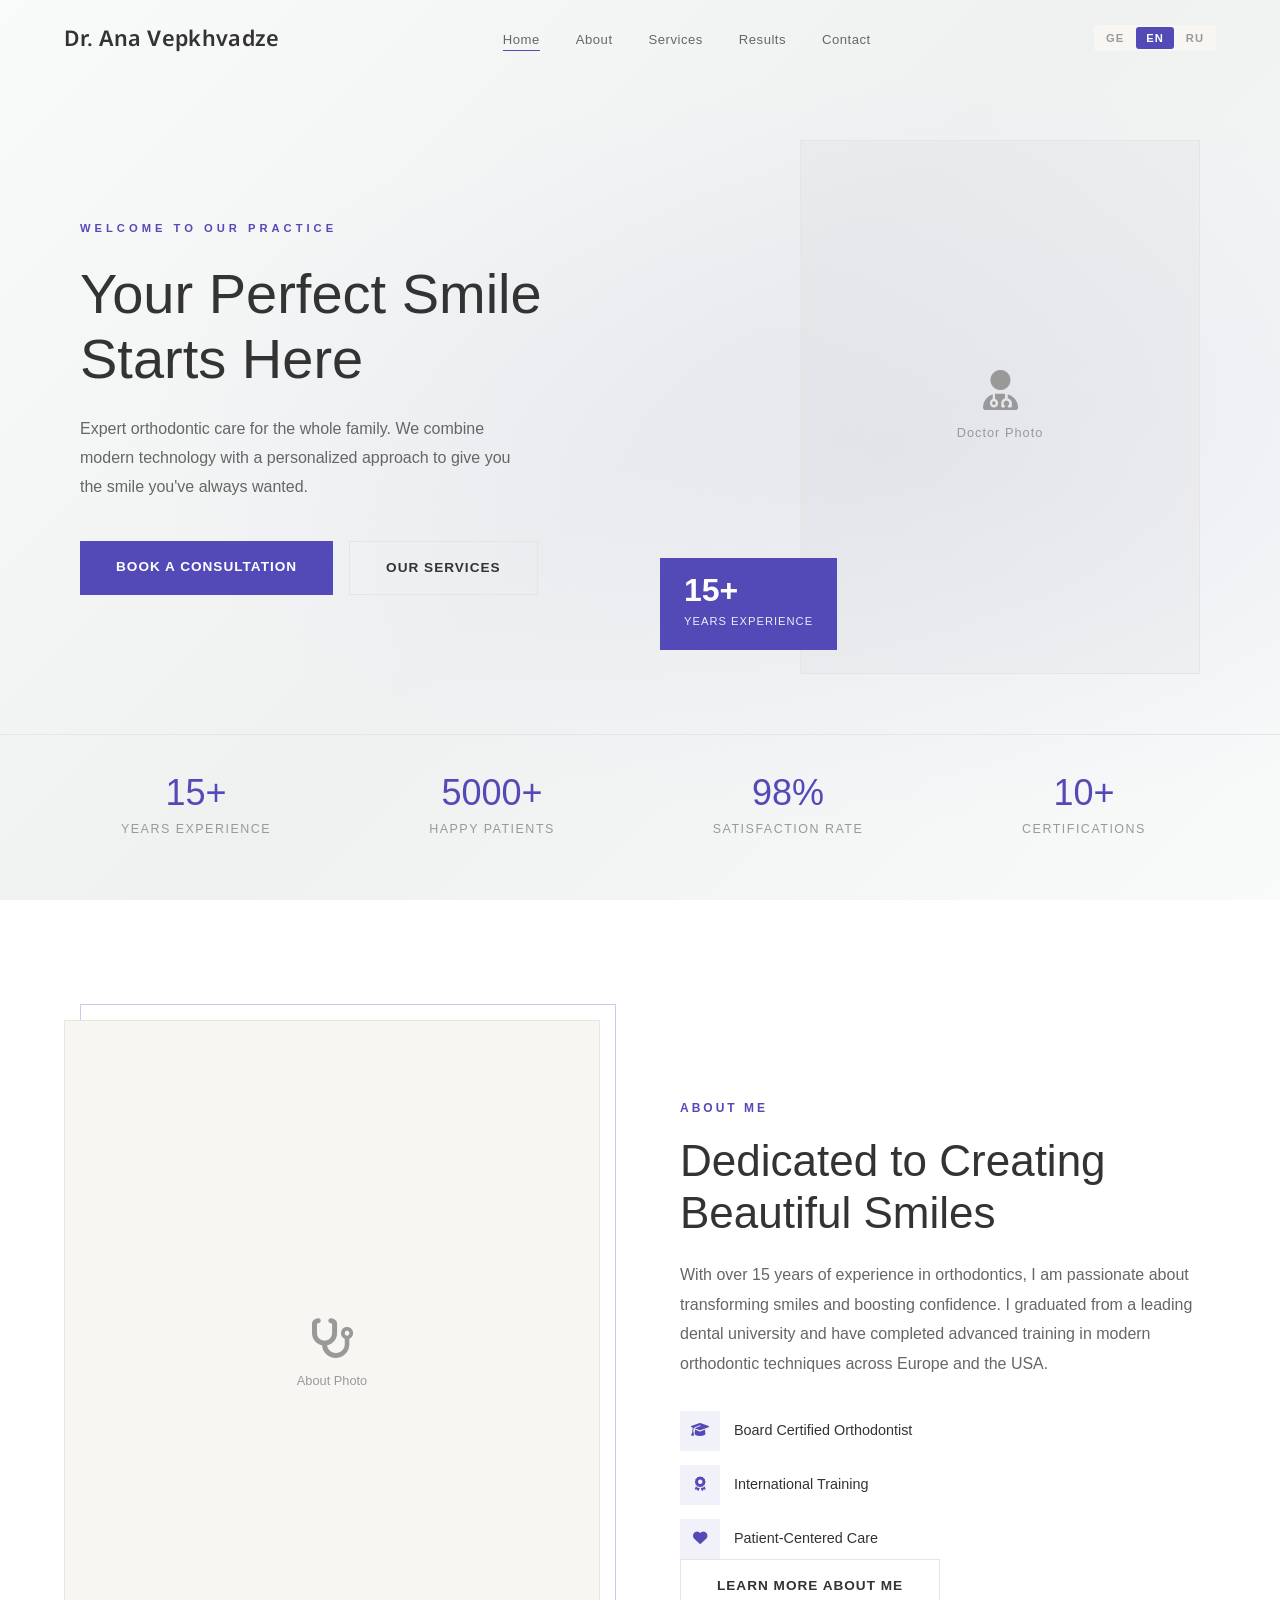
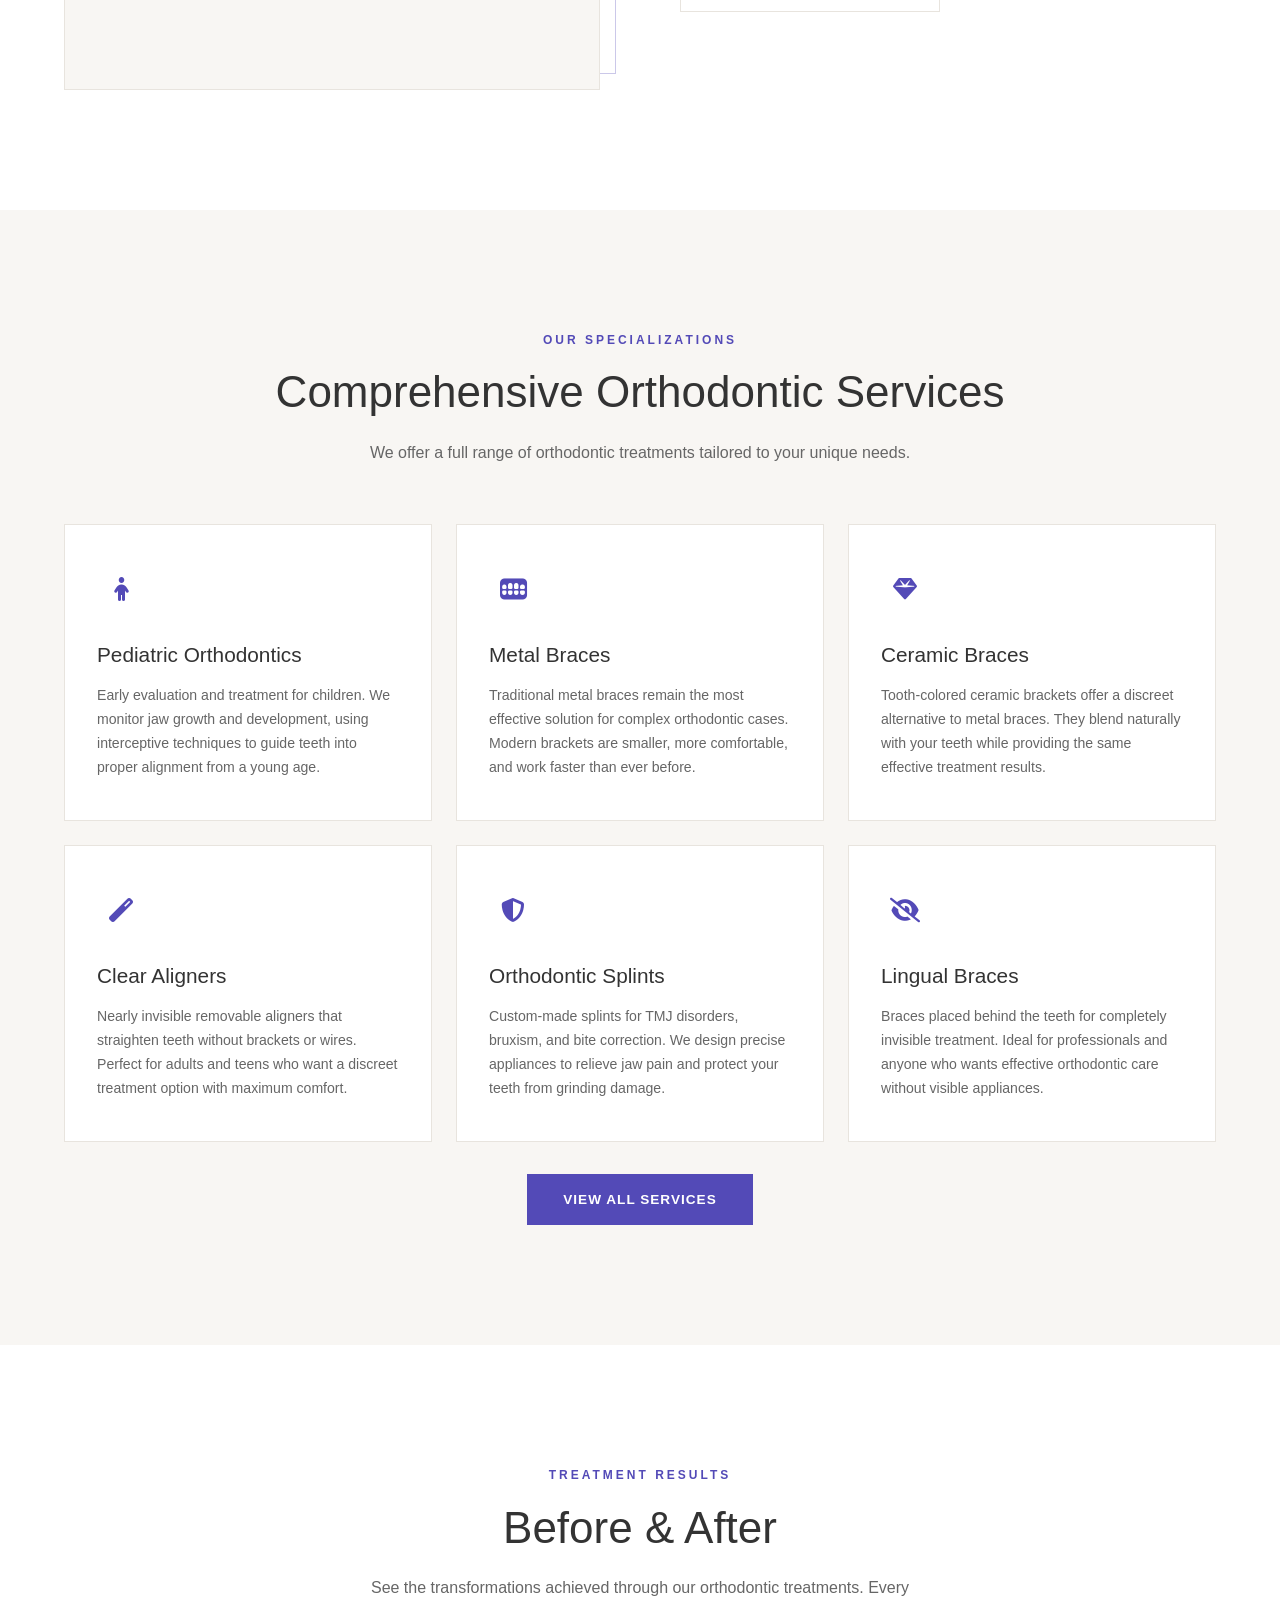
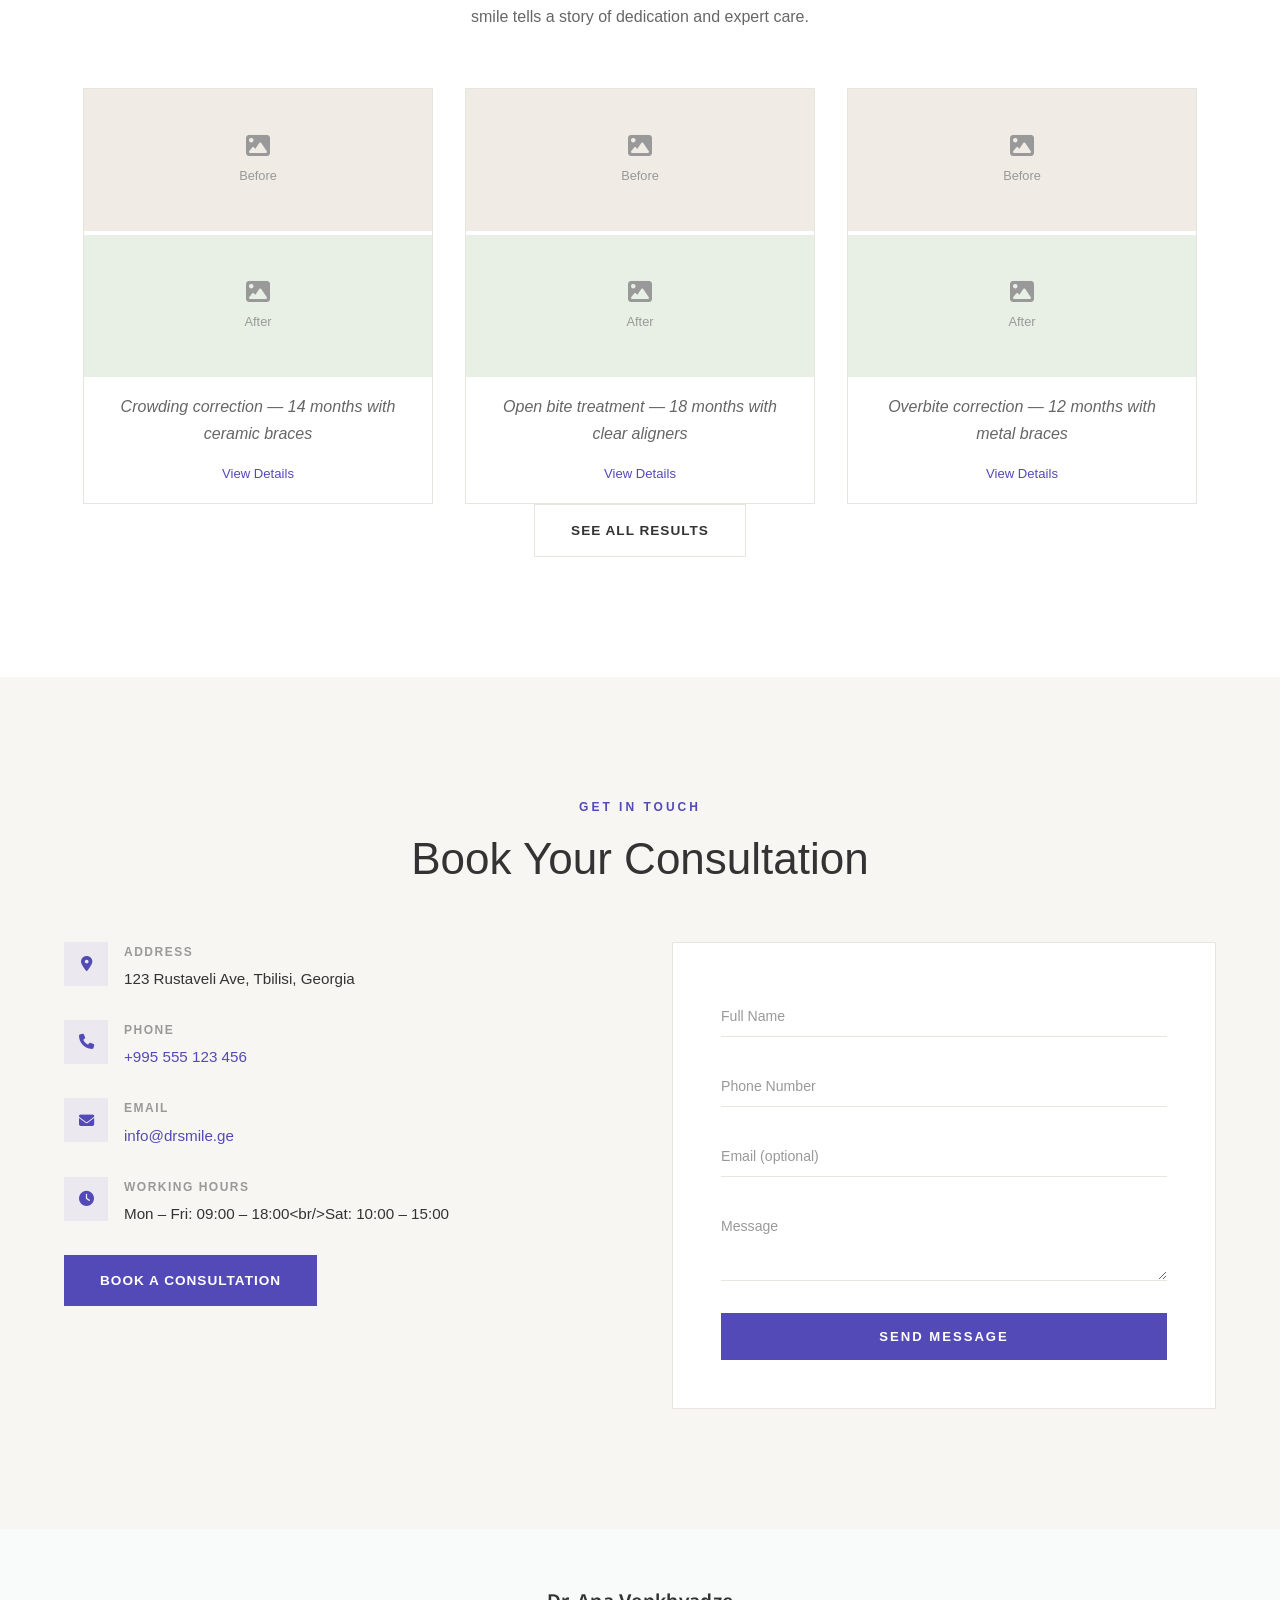
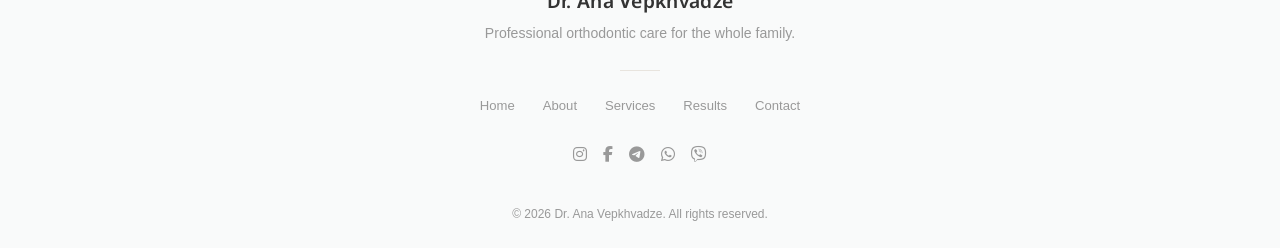
==== index.html @ 34e1431f "Fit results grid to 350px image cards: 3-column layout with third case - Changed grid to repeat(3, 3" ====
<!DOCTYPE html>
<html lang="en">
<head>
  <meta charset="UTF-8" />
  <meta name="viewport" content="width=device-width, initial-scale=1.0" />
  <meta name="description" content="Dr. Ana Vepkhvadze — Professional Orthodontist. Braces, Aligners, Pediatric Orthodontics. Book your consultation today." />
  <title>Dr. Ana Vepkhvadze — Orthodontist</title>
  <link rel="preconnect" href="https://fonts.googleapis.com" />
  <link rel="preconnect" href="https://fonts.gstatic.com" crossorigin />
  <link href="https://fonts.googleapis.com/css2?family=Noto+Sans+Hebrew:wght@300;400;500;600;700&display=swap" rel="stylesheet" />
  <link rel="stylesheet" href="https://cdnjs.cloudflare.com/ajax/libs/font-awesome/6.5.1/css/all.min.css" />
  <link rel="stylesheet" href="css/style.css" />
</head>
<body>

  <!-- Navigation -->
  <nav class="navbar" id="navbar">
    <div class="container nav-inner">
      <a href="index.html" class="logo" data-i18n="logo">Dr. Ana Vepkhvadze</a>
      <ul class="nav-links" id="navLinks">
        <li><a href="index.html" class="active" data-i18n="nav.home">Home</a></li>
        <li><a href="about.html" data-i18n="nav.about">About</a></li>
        <li><a href="services.html" data-i18n="nav.services">Services</a></li>
        <li><a href="results.html" data-i18n="nav.results">Results</a></li>
        <li><a href="contact.html" data-i18n="nav.contact">Contact</a></li>
      </ul>
      <div class="nav-right">
        <div class="lang-switch">
          <button class="lang-btn" data-lang="ka">GE</button>
          <button class="lang-btn active" data-lang="en">EN</button>
          <button class="lang-btn" data-lang="ru">RU</button>
        </div>
        <button class="nav-toggle" id="navToggle" aria-label="Toggle menu">
          <span></span><span></span><span></span>
        </button>
      </div>
    </div>
  </nav>

  <!-- Hero -->
  <section class="hero" id="hero">
    <div class="hero-bg"></div>
    <div class="container hero-content">
      <div class="hero-text">
        <span class="hero-label" data-i18n="hero.subtitle">Welcome to Our Practice</span>
        <h1 class="hero-title" data-i18n="hero.title">Your Perfect <em>Smile</em> Starts Here</h1>
        <p class="hero-desc" data-i18n="hero.description">Expert orthodontic care for the whole family. We combine modern technology with a personalized approach to give you the smile you've always wanted.</p>
        <div class="hero-buttons">
          <a href="contact.html" class="btn btn-gold" data-i18n="hero.cta">Book a Consultation</a>
          <a href="services.html" class="btn btn-outline-light" data-i18n="hero.learnMore">Our Services</a>
        </div>
      </div>
      <div class="hero-photo">
        <div class="hero-photo-wrapper" id="heroPhotoWrapper">
          <div class="hero-photo-placeholder" id="heroPlaceholder">
            <i class="fas fa-user-doctor"></i>
            <span data-i18n="hero.photoLabel">Doctor Photo</span>
          </div>
        </div>
        <div class="hero-photo-badge">
          <span class="badge-number" data-i18n="hero.stat1_number">15+</span>
          <span class="badge-text" data-i18n="hero.stat1">Years Experience</span>
        </div>
      </div>
    </div>
    <div class="stats-bar">
      <div class="container">
        <div class="stats-grid">
          <div class="stat">
            <span class="stat-number" data-i18n="hero.stat1_number">15+</span>
            <span class="stat-text" data-i18n="hero.stat1">Years Experience</span>
          </div>
          <div class="stat">
            <span class="stat-number" data-i18n="hero.stat2_number">5000+</span>
            <span class="stat-text" data-i18n="hero.stat2">Happy Patients</span>
          </div>
          <div class="stat">
            <span class="stat-number" data-i18n="hero.stat3_number">98%</span>
            <span class="stat-text" data-i18n="hero.stat3">Satisfaction Rate</span>
          </div>
          <div class="stat">
            <span class="stat-number" data-i18n="hero.stat4_number">10+</span>
            <span class="stat-text" data-i18n="hero.stat4">Certifications</span>
          </div>
        </div>
      </div>
    </div>
  </section>

  <!-- About Preview -->
  <section class="about" id="about">
    <div class="container about-grid">
      <div class="about-photo reveal">
        <div class="about-photo-wrapper" id="aboutPhotoWrapper">
          <div class="about-photo-placeholder" id="aboutPlaceholder">
            <i class="fas fa-stethoscope"></i>
            <span data-i18n="about.photoLabel">About Photo</span>
          </div>
        </div>
        <div class="about-photo-accent"></div>
      </div>
      <div class="about-text reveal">
        <span class="section-label" data-i18n="about.subtitle">About Me</span>
        <h2 class="section-heading" data-i18n="about.title">Dedicated to Creating Beautiful Smiles</h2>
        <p class="about-desc" data-i18n="about.description">With over 15 years of experience in orthodontics, I am passionate about transforming smiles and boosting confidence. I graduated from a leading dental university and have completed advanced training in modern orthodontic techniques across Europe and the USA.</p>
        <div class="about-highlights">
          <div class="highlight-item">
            <div class="highlight-icon"><i class="fas fa-graduation-cap"></i></div>
            <span data-i18n="about.highlight1">Board Certified Orthodontist</span>
          </div>
          <div class="highlight-item">
            <div class="highlight-icon"><i class="fas fa-award"></i></div>
            <span data-i18n="about.highlight2">International Training</span>
          </div>
          <div class="highlight-item">
            <div class="highlight-icon"><i class="fas fa-heart"></i></div>
            <span data-i18n="about.highlight3">Patient-Centered Care</span>
          </div>
        </div>
        <div class="section-action">
          <a href="about.html" class="btn btn-outline-dark" data-i18n="landing.aboutBtn">Learn More About Me</a>
        </div>
      </div>
    </div>
  </section>

  <!-- Services Preview -->
  <section class="services" id="services">
    <div class="container">
      <div class="text-center">
        <span class="section-label" data-i18n="services.subtitle">Our Specializations</span>
        <h2 class="section-heading" data-i18n="services.title">Comprehensive Orthodontic Services</h2>
        <p class="section-desc mx-auto" data-i18n="services.description">We offer a full range of orthodontic treatments tailored to your unique needs.</p>
      </div>
      <div class="services-grid stagger" id="servicesGrid">
        <div class="service-card reveal">
          <div class="service-icon"><i class="fas fa-child"></i></div>
          <h3 data-i18n="services.pediatric.title">Pediatric Orthodontics</h3>
          <p data-i18n="services.pediatric.desc">Early evaluation and treatment for children. We monitor jaw growth and development, using interceptive techniques to guide teeth into proper alignment from a young age.</p>
        </div>
        <div class="service-card reveal">
          <div class="service-icon"><i class="fas fa-teeth"></i></div>
          <h3 data-i18n="services.braces.title">Metal Braces</h3>
          <p data-i18n="services.braces.desc">Traditional metal braces remain the most effective solution for complex orthodontic cases. Modern brackets are smaller, more comfortable, and work faster than ever before.</p>
        </div>
        <div class="service-card reveal">
          <div class="service-icon"><i class="fas fa-gem"></i></div>
          <h3 data-i18n="services.ceramic.title">Ceramic Braces</h3>
          <p data-i18n="services.ceramic.desc">Tooth-colored ceramic brackets offer a discreet alternative to metal braces. They blend naturally with your teeth while providing the same effective treatment results.</p>
        </div>
        <div class="service-card reveal">
          <div class="service-icon"><i class="fas fa-magic"></i></div>
          <h3 data-i18n="services.aligners.title">Clear Aligners</h3>
          <p data-i18n="services.aligners.desc">Nearly invisible removable aligners that straighten teeth without brackets or wires. Perfect for adults and teens who want a discreet treatment option with maximum comfort.</p>
        </div>
        <div class="service-card reveal">
          <div class="service-icon"><i class="fas fa-shield-alt"></i></div>
          <h3 data-i18n="services.splints.title">Orthodontic Splints</h3>
          <p data-i18n="services.splints.desc">Custom-made splints for TMJ disorders, bruxism, and bite correction. We design precise appliances to relieve jaw pain and protect your teeth from grinding damage.</p>
        </div>
        <div class="service-card reveal">
          <div class="service-icon"><i class="fas fa-eye-slash"></i></div>
          <h3 data-i18n="services.lingual.title">Lingual Braces</h3>
          <p data-i18n="services.lingual.desc">Braces placed behind the teeth for completely invisible treatment. Ideal for professionals and anyone who wants effective orthodontic care without visible appliances.</p>
        </div>
      </div>
      <div class="section-action text-center" style="margin-top: 32px;">
        <a href="services.html" class="btn btn-gold" data-i18n="landing.servicesBtn">View All Services</a>
      </div>
    </div>
  </section>

  <!-- Results Preview -->
  <section class="results" id="results">
    <div class="container">
      <div class="text-center">
        <span class="section-label" data-i18n="results.subtitle">Treatment Results</span>
        <h2 class="section-heading" data-i18n="results.title">Before &amp; After</h2>
        <p class="section-desc mx-auto" data-i18n="results.description">See the transformations achieved through our orthodontic treatments. Every smile tells a story of dedication and expert care.</p>
      </div>
      <div class="results-grid stagger" id="resultsGrid">
        <div class="result-card reveal" data-case-idx="0">
          <a href="case.html?id=r1" class="result-card-link">
            <div class="ba-slider" data-idx="0">
              <div class="ba-placeholder">
                <div class="ba-placeholder-half"><i class="fas fa-image"></i><span>Before</span></div>
                <div class="ba-placeholder-half"><i class="fas fa-image"></i><span>After</span></div>
              </div>
            </div>
            <div class="result-card-bottom">
              <p class="result-caption" data-i18n="results.case1">Crowding correction — 14 months with ceramic braces</p>
              <span class="result-view-link" data-i18n="landing.viewCase">View Details <i class="fas fa-arrow-right"></i></span>
            </div>
          </a>
        </div>
        <div class="result-card reveal" data-case-idx="1">
          <a href="case.html?id=r2" class="result-card-link">
            <div class="ba-slider" data-idx="1">
              <div class="ba-placeholder">
                <div class="ba-placeholder-half"><i class="fas fa-image"></i><span>Before</span></div>
                <div class="ba-placeholder-half"><i class="fas fa-image"></i><span>After</span></div>
              </div>
            </div>
            <div class="result-card-bottom">
              <p class="result-caption" data-i18n="results.case2">Open bite treatment — 18 months with clear aligners</p>
              <span class="result-view-link" data-i18n="landing.viewCase">View Details <i class="fas fa-arrow-right"></i></span>
            </div>
          </a>
        </div>
        <div class="result-card reveal" data-case-idx="2">
          <a href="case.html?id=r3" class="result-card-link">
            <div class="ba-slider" data-idx="2">
              <div class="ba-placeholder">
                <div class="ba-placeholder-half"><i class="fas fa-image"></i><span>Before</span></div>
                <div class="ba-placeholder-half"><i class="fas fa-image"></i><span>After</span></div>
              </div>
            </div>
            <div class="result-card-bottom">
              <p class="result-caption" data-i18n="results.case3">Overbite correction — 12 months with metal braces</p>
              <span class="result-view-link" data-i18n="landing.viewCase">View Details <i class="fas fa-arrow-right"></i></span>
            </div>
          </a>
        </div>
      </div>
      <div class="section-action text-center">
        <a href="results.html" class="btn btn-outline-dark" data-i18n="landing.resultsBtn">See All Results</a>
      </div>
    </div>
  </section>

  <!-- Contact Preview -->
  <section class="contact" id="contact">
    <div class="container">
      <div class="text-center">
        <span class="section-label" data-i18n="contact.subtitle">Get in Touch</span>
        <h2 class="section-heading" data-i18n="contact.title">Book Your Consultation</h2>
      </div>
      <div class="contact-grid">
        <div class="contact-info reveal">
          <div class="contact-item">
            <div class="contact-item-icon"><i class="fas fa-map-marker-alt"></i></div>
            <div>
              <h4 data-i18n="contact.addressLabel">Address</h4>
              <p data-i18n="contact.address">123 Rustaveli Ave, Tbilisi, Georgia</p>
            </div>
          </div>
          <div class="contact-item">
            <div class="contact-item-icon"><i class="fas fa-phone"></i></div>
            <div>
              <h4 data-i18n="contact.phoneLabel">Phone</h4>
              <p><a href="tel:+995555123456">+995 555 123 456</a></p>
            </div>
          </div>
          <div class="contact-item">
            <div class="contact-item-icon"><i class="fas fa-envelope"></i></div>
            <div>
              <h4 data-i18n="contact.emailLabel">Email</h4>
              <p><a href="mailto:info@drsmile.ge">info@drsmile.ge</a></p>
            </div>
          </div>
          <div class="contact-item">
            <div class="contact-item-icon"><i class="fas fa-clock"></i></div>
            <div>
              <h4 data-i18n="contact.hoursLabel">Working Hours</h4>
              <p data-i18n="contact.hours">Mon – Fri: 09:00 – 18:00<br/>Sat: 10:00 – 15:00</p>
            </div>
          </div>
          <div class="section-action">
            <a href="contact.html" class="btn btn-gold" data-i18n="landing.contactBtn">Book a Consultation</a>
          </div>
        </div>
        <form class="contact-form reveal" id="contactForm">
          <div class="form-group">
            <input type="text" id="name" name="name" placeholder=" " required />
            <label for="name" data-i18n="contact.form.name">Full Name</label>
          </div>
          <div class="form-group">
            <input type="tel" id="phone" name="phone" placeholder=" " required />
            <label for="phone" data-i18n="contact.form.phone">Phone Number</label>
          </div>
          <div class="form-group">
            <input type="email" id="email" name="email" placeholder=" " />
            <label for="email" data-i18n="contact.form.email">Email (optional)</label>
          </div>
          <div class="form-group">
            <textarea id="message" name="message" rows="3" placeholder=" "></textarea>
            <label for="message" data-i18n="contact.form.message">Message</label>
          </div>
          <button type="submit" class="btn-submit" data-i18n="contact.form.submit">Send Message</button>
        </form>
      </div>
    </div>
  </section>

  <!-- Footer -->
  <footer class="footer">
    <div class="container footer-inner">
      <div>
        <a href="index.html" class="logo" data-i18n="logo">Dr. Ana Vepkhvadze</a>
        <p class="footer-tagline" data-i18n="footer.tagline">Professional orthodontic care for the whole family.</p>
      </div>
      <div class="footer-divider"></div>
      <nav class="footer-nav">
        <a href="index.html" data-i18n="nav.home">Home</a>
        <a href="about.html" data-i18n="nav.about">About</a>
        <a href="services.html" data-i18n="nav.services">Services</a>
        <a href="results.html" data-i18n="nav.results">Results</a>
        <a href="contact.html" data-i18n="nav.contact">Contact</a>
      </nav>
      <div class="footer-social">
        <a href="#" aria-label="Instagram" data-social="instagram"><i class="fab fa-instagram"></i></a>
        <a href="#" aria-label="Facebook" data-social="facebook"><i class="fab fa-facebook-f"></i></a>
        <a href="#" aria-label="Telegram" data-social="telegram"><i class="fab fa-telegram-plane"></i></a>
        <a href="#" aria-label="WhatsApp" data-social="whatsapp"><i class="fab fa-whatsapp"></i></a>
        <a href="#" aria-label="Viber" data-social="viber"><i class="fab fa-viber"></i></a>
      </div>
      <p class="footer-copy">&copy; <span id="footerYear"></span> Dr. Ana Vepkhvadze. <span data-i18n="footer.rights">All rights reserved.</span></p>
    </div>
  </footer>

  <script src="js/main.js"></script>
</body>
</html>
---- css/style.css ----
/* ========================================
   Variables & Reset
   ======================================== */
:root {
  --gold: #534AB7;
  --gold-light: #6e65cc;
  --gold-dark: #43399a;
  --gold-bg: rgba(83,74,183,0.08);
  --dark: #F9FAFA;
  --dark-soft: #EFF1F1;
  --text: #333333;
  --text-light: #666666;
  --text-muted: #999999;
  --cream: #f8f6f3;
  --cream-dark: #f0ece5;
  --white: #ffffff;
  --border: #e8e4de;
  --font-serif: 'Helvetica Neue', Helvetica, Arial, sans-serif;
  --font-sans: 'Helvetica Neue', Helvetica, Arial, sans-serif;
  --font-logo: 'Noto Sans Hebrew', 'DM Sans', sans-serif;
  --transition: 0.4s cubic-bezier(0.25, 0.46, 0.45, 0.94);
  --shadow: 0 4px 24px rgba(0,0,0,0.06);
  --shadow-lg: 0 12px 48px rgba(0,0,0,0.1);
}

*, *::before, *::after { margin: 0; padding: 0; box-sizing: border-box; }
html { scroll-behavior: smooth; }

body {
  font-family: var(--font-sans);
  color: var(--text);
  background: var(--white);
  line-height: 1.7;
  overflow-x: hidden;
  -webkit-font-smoothing: antialiased;
}

a { text-decoration: none; color: inherit; }
img { max-width: 100%; display: block; }
button { font-family: inherit; cursor: pointer; }

.container {
  max-width: 1200px;
  margin: 0 auto;
  padding: 0 24px;
}

/* ========================================
   Typography
   ======================================== */
.section-label {
  font-family: var(--font-sans);
  font-size: 0.75rem;
  font-weight: 600;
  text-transform: uppercase;
  letter-spacing: 3px;
  color: var(--gold);
  margin-bottom: 16px;
  display: block;
}

.section-heading {
  font-family: var(--font-serif);
  font-size: 2.75rem;
  font-weight: 400;
  color: var(--text);
  line-height: 1.2;
  margin-bottom: 20px;
}

.section-desc {
  font-size: 1rem;
  color: var(--text-light);
  max-width: 560px;
  line-height: 1.8;
}

.text-center { text-align: center; }
.mx-auto { margin-left: auto; margin-right: auto; }

/* ========================================
   Buttons
   ======================================== */
.btn {
  display: inline-block;
  padding: 14px 36px;
  font-size: 0.85rem;
  font-weight: 600;
  letter-spacing: 1px;
  text-transform: uppercase;
  border: none;
  border-radius: 0;
  cursor: pointer;
  transition: all var(--transition);
  font-family: var(--font-sans);
}

.btn-gold {
  background: var(--gold);
  color: var(--white);
}

.btn-gold:hover {
  background: var(--gold-dark);
  transform: translateY(-2px);
  box-shadow: 0 6px 20px rgba(83,74,183,0.35);
}

.btn-outline-light {
  background: transparent;
  color: var(--text);
  border: 1.5px solid var(--border);
}

.btn-outline-light:hover {
  border-color: var(--gold);
  color: var(--gold);
}

.btn-outline-dark {
  background: transparent;
  color: var(--text);
  border: 1.5px solid var(--border);
}

.btn-outline-dark:hover {
  border-color: var(--gold);
  color: var(--gold);
}

/* ========================================
   Navigation
   ======================================== */
.navbar {
  position: fixed;
  top: 0;
  left: 0;
  width: 100%;
  z-index: 1000;
  padding: 20px 0;
  transition: all var(--transition);
}

.navbar.scrolled,
.navbar.navbar-light {
  background: rgba(255,255,255,0.97);
  backdrop-filter: blur(12px);
  box-shadow: 0 1px 0 var(--border);
  padding: 12px 0;
}

.nav-inner {
  display: flex;
  align-items: center;
  justify-content: space-between;
}

.logo {
  font-family: var(--font-logo);
  font-size: 1.35rem;
  font-weight: 600;
  color: var(--text);
  transition: color var(--transition);
  letter-spacing: 0.3px;
}

.navbar.scrolled .logo,
.navbar.navbar-light .logo { color: var(--text); }

.nav-links {
  display: flex;
  list-style: none;
  gap: 36px;
}

.nav-links a {
  font-size: 0.82rem;
  font-weight: 500;
  color: var(--text-light);
  letter-spacing: 0.5px;
  transition: color var(--transition);
  position: relative;
}

.nav-links a::after {
  content: '';
  position: absolute;
  bottom: -4px;
  left: 0;
  width: 0;
  height: 1px;
  background: var(--gold);
  transition: width var(--transition);
}

.nav-links a:hover { color: var(--text); }
.nav-links a:hover::after { width: 100%; }
.nav-links a.active::after { width: 100%; }

.navbar.scrolled .nav-links a,
.navbar.navbar-light .nav-links a { color: var(--text-light); }

.navbar.scrolled .nav-links a:hover,
.navbar.navbar-light .nav-links a:hover { color: var(--text); }

.navbar.scrolled .nav-links a.active,
.navbar.navbar-light .nav-links a.active { color: var(--gold); }

.nav-right {
  display: flex;
  align-items: center;
  gap: 16px;
}

.lang-switch {
  display: flex;
  gap: 2px;
  background: var(--cream);
  border-radius: 4px;
  padding: 2px;
}

.navbar.scrolled .lang-switch,
.navbar.navbar-light .lang-switch {
  background: var(--cream);
}

.lang-btn {
  background: none;
  border: none;
  padding: 5px 10px;
  font-size: 0.7rem;
  font-weight: 600;
  color: var(--text-muted);
  letter-spacing: 1px;
  border-radius: 3px;
  transition: all var(--transition);
}

.navbar.scrolled .lang-btn,
.navbar.navbar-light .lang-btn { color: var(--text-muted); }

.lang-btn.active {
  background: var(--gold);
  color: var(--white) !important;
}

/* Mobile toggle */
.nav-toggle {
  display: none;
  flex-direction: column;
  gap: 5px;
  background: none;
  border: none;
  padding: 4px;
}

.nav-toggle span {
  display: block;
  width: 22px;
  height: 1.5px;
  background: var(--text);
  transition: all var(--transition);
}

.navbar.scrolled .nav-toggle span,
.navbar.navbar-light .nav-toggle span { background: var(--text); }

.nav-toggle.active span:nth-child(1) { transform: rotate(45deg) translate(5px, 4px); }
.nav-toggle.active span:nth-child(2) { opacity: 0; }
.nav-toggle.active span:nth-child(3) { transform: rotate(-45deg) translate(5px, -4px); }

/* ========================================
   Page Header (sub-pages)
   ======================================== */
.page-header {
  background: var(--dark);
  padding: 140px 0 64px;
  text-align: center;
  position: relative;
  overflow: hidden;
}

.page-header::before {
  content: '';
  position: absolute;
  inset: 0;
  background: radial-gradient(ellipse at 50% 80%, rgba(83,74,183,0.06) 0%, transparent 60%);
}

.page-header .container { position: relative; z-index: 1; }

.page-header .section-label {
  color: var(--gold);
}

.page-header .section-heading {
  color: var(--text);
  margin-bottom: 12px;
}

.page-header .section-desc {
  color: var(--text-light);
  margin-left: auto;
  margin-right: auto;
}

/* ========================================
   Hero Section
   ======================================== */
.hero {
  position: relative;
  min-height: 100vh;
  display: flex;
  flex-direction: column;
  justify-content: center;
  background: var(--dark);
  overflow: hidden;
}

.hero-bg {
  position: absolute;
  inset: 0;
  background: linear-gradient(135deg, #F9FAFA 0%, #EFF1F1 50%, #F9FAFA 100%);
}

.hero-bg::after {
  content: '';
  position: absolute;
  inset: 0;
  background: radial-gradient(ellipse at 70% 50%, rgba(83,74,183,0.06) 0%, transparent 60%);
}

.hero-content {
  position: relative;
  z-index: 2;
  display: grid;
  grid-template-columns: 1fr 1fr;
  gap: 80px;
  align-items: center;
  padding: 120px 0 60px;
}

.hero-text { max-width: 520px; }

.hero-label {
  font-family: var(--font-sans);
  font-size: 0.7rem;
  font-weight: 600;
  text-transform: uppercase;
  letter-spacing: 4px;
  color: var(--gold);
  margin-bottom: 24px;
  display: block;
}

.hero-title {
  font-family: var(--font-serif);
  font-size: 3.5rem;
  font-weight: 400;
  color: var(--text);
  line-height: 1.15;
  margin-bottom: 24px;
}

.hero-title em {
  font-style: italic;
  color: var(--gold);
}

.hero-desc {
  font-size: 1rem;
  color: var(--text-light);
  line-height: 1.8;
  margin-bottom: 40px;
  max-width: 440px;
}

.hero-buttons {
  display: flex;
  gap: 16px;
  flex-wrap: wrap;
}

.hero-photo {
  position: relative;
  display: flex;
  justify-content: flex-end;
}

.hero-photo-wrapper {
  position: relative;
  width: 100%;
  max-width: 400px;
  aspect-ratio: 3/4;
  overflow: hidden;
}

.hero-photo-wrapper img {
  width: 100%;
  height: 100%;
  object-fit: cover;
  opacity: 0;
  transition: opacity 0.6s ease;
}

.hero-photo-wrapper img.loaded { opacity: 1; }

.hero-photo-placeholder {
  position: absolute;
  inset: 0;
  background: rgba(0,0,0,0.02);
  border: 1px solid var(--border);
  display: flex;
  flex-direction: column;
  align-items: center;
  justify-content: center;
  gap: 12px;
  color: var(--text-muted);
}

.hero-photo-placeholder i { font-size: 2.5rem; }
.hero-photo-placeholder span { font-size: 0.8rem; letter-spacing: 1px; }

.hero-photo-badge {
  position: absolute;
  bottom: 24px;
  left: -20px;
  background: var(--gold);
  color: var(--white);
  padding: 16px 24px;
  z-index: 3;
}

.hero-photo-badge .badge-number {
  font-family: var(--font-serif);
  font-size: 2rem;
  font-weight: 600;
  line-height: 1;
  display: block;
}

.hero-photo-badge .badge-text {
  font-size: 0.7rem;
  text-transform: uppercase;
  letter-spacing: 1px;
  opacity: 0.9;
}

/* Stats Banner */
.stats-bar {
  position: relative;
  z-index: 2;
  border-top: 1px solid var(--border);
  padding: 40px 0;
}

.stats-grid {
  display: grid;
  grid-template-columns: repeat(4, 1fr);
  gap: 32px;
  text-align: center;
}

.stat-number {
  font-family: var(--font-serif);
  font-size: 2.25rem;
  font-weight: 500;
  color: var(--gold);
  display: block;
  line-height: 1;
}

.stat-text {
  font-size: 0.78rem;
  color: var(--text-muted);
  text-transform: uppercase;
  letter-spacing: 1.5px;
  margin-top: 8px;
  display: block;
}

/* ========================================
   About Section
   ======================================== */
.about {
  padding: 120px 0;
  background: var(--white);
}

.about-grid {
  display: grid;
  grid-template-columns: 1fr 1fr;
  gap: 80px;
  align-items: center;
}

.about-photo { position: relative; }

.about-photo-wrapper {
  position: relative;
  width: 100%;
  aspect-ratio: 4/5;
  overflow: hidden;
}

.about-photo-wrapper img {
  width: 100%;
  height: 100%;
  object-fit: cover;
}

.about-photo-placeholder {
  position: absolute;
  inset: 0;
  background: var(--cream);
  border: 1px solid var(--border);
  display: flex;
  flex-direction: column;
  align-items: center;
  justify-content: center;
  gap: 12px;
  color: var(--text-muted);
}

.about-photo-placeholder i { font-size: 2.5rem; }
.about-photo-placeholder span { font-size: 0.8rem; }

.about-photo-accent {
  position: absolute;
  top: -16px;
  right: -16px;
  width: 100%;
  height: 100%;
  border: 1px solid var(--gold);
  opacity: 0.3;
  z-index: -1;
}

.about-text .section-heading { max-width: 440px; }

.about-desc {
  font-size: 1rem;
  color: var(--text-light);
  line-height: 1.85;
  margin-bottom: 16px;
}

.about-highlights {
  display: flex;
  flex-direction: column;
  gap: 14px;
  margin-top: 32px;
}

.highlight-item {
  display: flex;
  align-items: center;
  gap: 14px;
}

.highlight-icon {
  width: 40px;
  height: 40px;
  background: var(--gold-bg);
  display: flex;
  align-items: center;
  justify-content: center;
  flex-shrink: 0;
}

.highlight-icon i { color: var(--gold); font-size: 0.9rem; }

.highlight-item span {
  font-size: 0.9rem;
  font-weight: 500;
  color: var(--text);
}

/* ========================================
   Services Section
   ======================================== */
.services {
  padding: 120px 0;
  background: var(--cream);
}

.services-grid {
  display: grid;
  grid-template-columns: repeat(3, 1fr);
  gap: 24px;
  margin-top: 56px;
}

.service-card {
  background: var(--white);
  padding: 40px 32px;
  border: 1px solid var(--border);
  transition: all var(--transition);
  position: relative;
}

.service-card::before {
  content: '';
  position: absolute;
  top: 0;
  left: 0;
  width: 0;
  height: 2px;
  background: var(--gold);
  transition: width var(--transition);
}

.service-card:hover::before { width: 100%; }

.service-card:hover {
  transform: translateY(-4px);
  box-shadow: var(--shadow-lg);
  border-color: transparent;
}

.service-icon {
  width: 48px;
  height: 48px;
  display: flex;
  align-items: center;
  justify-content: center;
  margin-bottom: 24px;
}

.service-icon i { font-size: 1.5rem; color: var(--gold); }
.service-icon img { width: 48px; height: 48px; object-fit: contain; }

.service-photo {
  width: 100%;
  height: 180px;
  overflow: hidden;
  margin-bottom: 20px;
  border-radius: 4px;
}

.service-photo img {
  width: 100%;
  height: 100%;
  object-fit: cover;
}

.service-card h3 {
  font-family: var(--font-serif);
  font-size: 1.3rem;
  font-weight: 500;
  color: var(--text);
  margin-bottom: 12px;
}

.service-card p {
  font-size: 0.88rem;
  color: var(--text-light);
  line-height: 1.7;
}

/* ========================================
   Before / After Results
   ======================================== */
.results {
  padding: 120px 0;
  background: var(--white);
}

.results-grid {
  display: grid;
  grid-template-columns: repeat(3, 350px);
  justify-content: center;
  gap: 32px;
  margin-top: 56px;
}

.result-card {
  background: var(--white);
  border: 1px solid var(--border);
  overflow: hidden;
  transition: all var(--transition);
}

.result-card:hover {
  box-shadow: var(--shadow-lg);
  border-color: transparent;
}

.ba-slider {
  position: relative;
  width: 100%;
  overflow: hidden;
}

.ba-stacked {
  display: flex;
  flex-direction: column;
  gap: 4px;
}

.ba-stacked-item {
  position: relative;
  width: 100%;
}

.ba-stacked-item img {
  display: block;
  width: 100%;
  height: 142px;
  object-fit: cover;
}

.ba-label {
  position: absolute;
  bottom: 12px;
  padding: 4px 14px;
  font-size: 0.68rem;
  font-weight: 600;
  text-transform: uppercase;
  letter-spacing: 1.5px;
  color: var(--white);
  z-index: 4;
  pointer-events: none;
}

.ba-label-before { left: 12px; background: rgba(0,0,0,0.5); }
.ba-label-after { left: 12px; background: var(--gold); }

.ba-placeholder {
  display: flex;
  flex-direction: column;
  gap: 4px;
}

.ba-placeholder-half {
  display: flex;
  flex-direction: column;
  align-items: center;
  justify-content: center;
  gap: 8px;
  width: 100%;
  height: 142px;
  padding: 0;
  font-size: 0.8rem;
  color: var(--text-muted);
}

.ba-placeholder-half:first-child {
  background: #f0ece5;
}

.ba-placeholder-half:last-child { background: #e8f0e5; }
.ba-placeholder-half i { font-size: 1.5rem; }

.result-caption {
  padding: 16px 20px;
  color: var(--text-light);
  text-align: center;
  font-style: italic;
  font-family: var(--font-serif);
  font-size: 1rem;
}

.result-card-bottom {
  padding: 16px 20px;
  text-align: center;
}

.result-card-bottom .result-caption {
  padding: 0 0 12px 0;
}

.btn-view-case {
  display: inline-flex;
  align-items: center;
  gap: 8px;
  padding: 10px 24px;
  font-size: 0.8rem;
  font-weight: 600;
  letter-spacing: 1px;
  text-transform: uppercase;
  color: var(--gold);
  border: 1.5px solid var(--gold);
  transition: all var(--transition);
}

.btn-view-case:hover {
  background: var(--gold);
  color: var(--white);
  transform: translateY(-2px);
  box-shadow: 0 4px 16px rgba(83,74,183,0.3);
}

.result-view-link {
  display: inline-flex;
  align-items: center;
  gap: 6px;
  font-size: 0.82rem;
  font-weight: 500;
  color: var(--gold);
  transition: color var(--transition);
}

/* ========================================
   Case Detail Page
   ======================================== */
.case-detail {
  padding: 80px 0 120px;
  background: var(--white);
}

.case-detail-blocks {
  max-width: 800px;
  margin: 0 auto;
  display: flex;
  flex-direction: column;
  gap: 40px;
}

.case-empty {
  text-align: center;
  color: var(--text-muted);
  font-style: italic;
  font-family: var(--font-serif);
  font-size: 1.1rem;
  padding: 60px 0;
}

.case-block {
  opacity: 0;
  transform: translateY(20px);
  transition: opacity 0.6s ease, transform 0.6s ease;
}

.case-block.visible {
  opacity: 1;
  transform: translateY(0);
}

.case-block-image img {
  width: 100%;
  border: 1px solid var(--border);
}

.case-block-text {
  font-size: 1rem;
  color: var(--text-light);
  line-height: 1.85;
  font-family: var(--font-serif);
  font-size: 1.1rem;
}

.case-block-image-text {
  display: flex;
  flex-direction: column;
  gap: 16px;
}

.case-block-image-text img {
  width: 100%;
  border: 1px solid var(--border);
}

.case-block-image-text p {
  font-size: 1.05rem;
  color: var(--text-light);
  line-height: 1.85;
  font-family: var(--font-serif);
}

.case-block-ba .ba-slider {
  border: 1px solid var(--border);
}

/* ========================================
   Contact Section
   ======================================== */
.contact {
  padding: 120px 0;
  background: var(--cream);
}

.contact-grid {
  display: grid;
  grid-template-columns: 1fr 1fr;
  gap: 64px;
  margin-top: 56px;
}

.contact-info {
  display: flex;
  flex-direction: column;
  gap: 28px;
}

.contact-item {
  display: flex;
  gap: 16px;
  align-items: flex-start;
}

.contact-item-icon {
  width: 44px;
  height: 44px;
  background: var(--gold-bg);
  display: flex;
  align-items: center;
  justify-content: center;
  flex-shrink: 0;
}

.contact-item-icon i { color: var(--gold); font-size: 0.95rem; }

.contact-item h4 {
  font-size: 0.75rem;
  font-weight: 600;
  text-transform: uppercase;
  letter-spacing: 1.5px;
  color: var(--text-muted);
  margin-bottom: 4px;
}

.contact-item p { font-size: 0.95rem; color: var(--text); }
.contact-item a { color: var(--gold); }
.contact-item a:hover { color: var(--gold-dark); }

.social-section { margin-top: 16px; }

.social-section h4 {
  font-size: 0.75rem;
  font-weight: 600;
  text-transform: uppercase;
  letter-spacing: 1.5px;
  color: var(--text-muted);
  margin-bottom: 14px;
}

.social-icons {
  display: flex;
  gap: 10px;
  flex-wrap: wrap;
}

.social-icon {
  width: 42px;
  height: 42px;
  display: flex;
  align-items: center;
  justify-content: center;
  border: 1px solid var(--border);
  color: var(--text-light);
  font-size: 1rem;
  transition: all var(--transition);
}

.social-icon:hover {
  background: var(--gold);
  border-color: var(--gold);
  color: var(--white);
  transform: translateY(-2px);
}

/* Contact Form */
.contact-form {
  background: var(--white);
  padding: 48px;
  border: 1px solid var(--border);
}

.form-group {
  position: relative;
  margin-bottom: 24px;
}

.form-group input,
.form-group textarea {
  width: 100%;
  padding: 14px 0;
  font-size: 0.95rem;
  font-family: var(--font-sans);
  border: none;
  border-bottom: 1px solid var(--border);
  background: transparent;
  color: var(--text);
  outline: none;
  transition: border-color var(--transition);
}

.form-group input:focus,
.form-group textarea:focus {
  border-bottom-color: var(--gold);
}

.form-group label {
  position: absolute;
  top: 14px;
  left: 0;
  font-size: 0.88rem;
  color: var(--text-muted);
  pointer-events: none;
  transition: all var(--transition);
}

.form-group input:focus ~ label,
.form-group input:not(:placeholder-shown) ~ label,
.form-group textarea:focus ~ label,
.form-group textarea:not(:placeholder-shown) ~ label {
  top: -10px;
  font-size: 0.7rem;
  color: var(--gold);
  letter-spacing: 1px;
  text-transform: uppercase;
}

.form-group input::placeholder,
.form-group textarea::placeholder { color: transparent; }

.form-group textarea {
  resize: vertical;
  min-height: 80px;
}

.btn-submit {
  width: 100%;
  padding: 16px;
  background: var(--gold);
  color: var(--white);
  border: none;
  font-size: 0.82rem;
  font-weight: 600;
  letter-spacing: 2px;
  text-transform: uppercase;
  cursor: pointer;
  transition: all var(--transition);
}

.btn-submit:hover { background: var(--gold-dark); }

/* ========================================
   Footer
   ======================================== */
.footer {
  background: var(--dark);
  padding: 56px 0 24px;
  color: var(--text-muted);
}

.footer-inner {
  display: flex;
  flex-direction: column;
  align-items: center;
  gap: 24px;
  text-align: center;
}

.footer .logo {
  font-family: var(--font-logo);
  color: var(--text);
  font-size: 1.2rem;
  font-weight: 600;
}

.footer-tagline { font-size: 0.88rem; margin-top: 4px; }

.footer-nav {
  display: flex;
  gap: 28px;
  flex-wrap: wrap;
  justify-content: center;
}

.footer-nav a {
  font-size: 0.82rem;
  color: var(--text-muted);
  transition: color var(--transition);
}

.footer-nav a:hover { color: var(--gold); }

.footer-social { display: flex; gap: 16px; }

.footer-social a {
  color: var(--text-muted);
  font-size: 1rem;
  transition: color var(--transition);
}

.footer-social a:hover { color: var(--gold); }

.footer-copy {
  font-size: 0.75rem;
  color: var(--text-muted);
  margin-top: 12px;
}

.footer-divider {
  width: 40px;
  height: 1px;
  background: var(--border);
}

/* ========================================
   Animations
   ======================================== */
.reveal {
  opacity: 0;
  transform: translateY(30px);
  transition: opacity 0.7s ease, transform 0.7s ease;
}

.reveal.visible {
  opacity: 1;
  transform: translateY(0);
}

.stagger > .reveal:nth-child(1) { transition-delay: 0s; }
.stagger > .reveal:nth-child(2) { transition-delay: 0.1s; }
.stagger > .reveal:nth-child(3) { transition-delay: 0.15s; }
.stagger > .reveal:nth-child(4) { transition-delay: 0.2s; }
.stagger > .reveal:nth-child(5) { transition-delay: 0.25s; }
.stagger > .reveal:nth-child(6) { transition-delay: 0.3s; }
.stagger > .reveal:nth-child(7) { transition-delay: 0.35s; }
.stagger > .reveal:nth-child(8) { transition-delay: 0.4s; }
.stagger > .reveal:nth-child(9) { transition-delay: 0.45s; }

/* ========================================
   Responsive
   ======================================== */
@media (max-width: 1024px) {
  .hero-title { font-size: 2.75rem; }
  .section-heading { font-size: 2.25rem; }
  .services-grid { grid-template-columns: repeat(2, 1fr); }
}

@media (max-width: 768px) {
  .nav-toggle { display: flex; }

  .nav-links {
    display: none;
    position: absolute;
    top: 100%;
    left: 0;
    width: 100%;
    background: rgba(26,26,26,0.98);
    backdrop-filter: blur(12px);
    flex-direction: column;
    padding: 24px;
    gap: 16px;
  }

  .navbar.scrolled .nav-links,
  .navbar.navbar-light .nav-links {
    background: rgba(255,255,255,0.98);
  }

  .nav-links.open { display: flex; }

  .hero-content {
    grid-template-columns: 1fr;
    gap: 48px;
    padding: 100px 0 40px;
    text-align: center;
  }

  .hero-desc { margin-left: auto; margin-right: auto; }
  .hero-buttons { justify-content: center; }
  .hero-photo { justify-content: center; }
  .hero-photo-wrapper { max-width: 300px; }
  .hero-photo-badge { left: 0; bottom: 16px; }
  .stats-grid { grid-template-columns: repeat(2, 1fr); }

  .about-grid { grid-template-columns: 1fr; gap: 48px; }
  .about-photo-wrapper { max-width: 360px; margin: 0 auto; }

  .services-grid { grid-template-columns: 1fr 1fr; }
  .results-grid { grid-template-columns: repeat(2, 1fr); }
}

@media (max-width: 768px) {
  .results-grid { grid-template-columns: 1fr; }
  .contact-grid { grid-template-columns: 1fr; }

  .page-header { padding: 120px 0 48px; }
}

@media (max-width: 480px) {
  .hero-title { font-size: 2rem; }
  .section-heading { font-size: 1.85rem; }

  .hero-buttons { flex-direction: column; align-items: stretch; }
  .hero-buttons .btn { text-align: center; }

  .services-grid { grid-template-columns: 1fr; }
  .about, .services, .results, .contact, .case-detail { padding: 80px 0; }
  .contact-form { padding: 32px 24px; }
  .stats-grid { grid-template-columns: repeat(2, 1fr); gap: 20px; }
  .stat-number { font-size: 1.75rem; }
  .service-card { padding: 32px 24px; }
  .nav-right { gap: 12px; }
  .lang-switch { margin-right: 44px; }
  .page-header { padding: 100px 0 40px; }
}
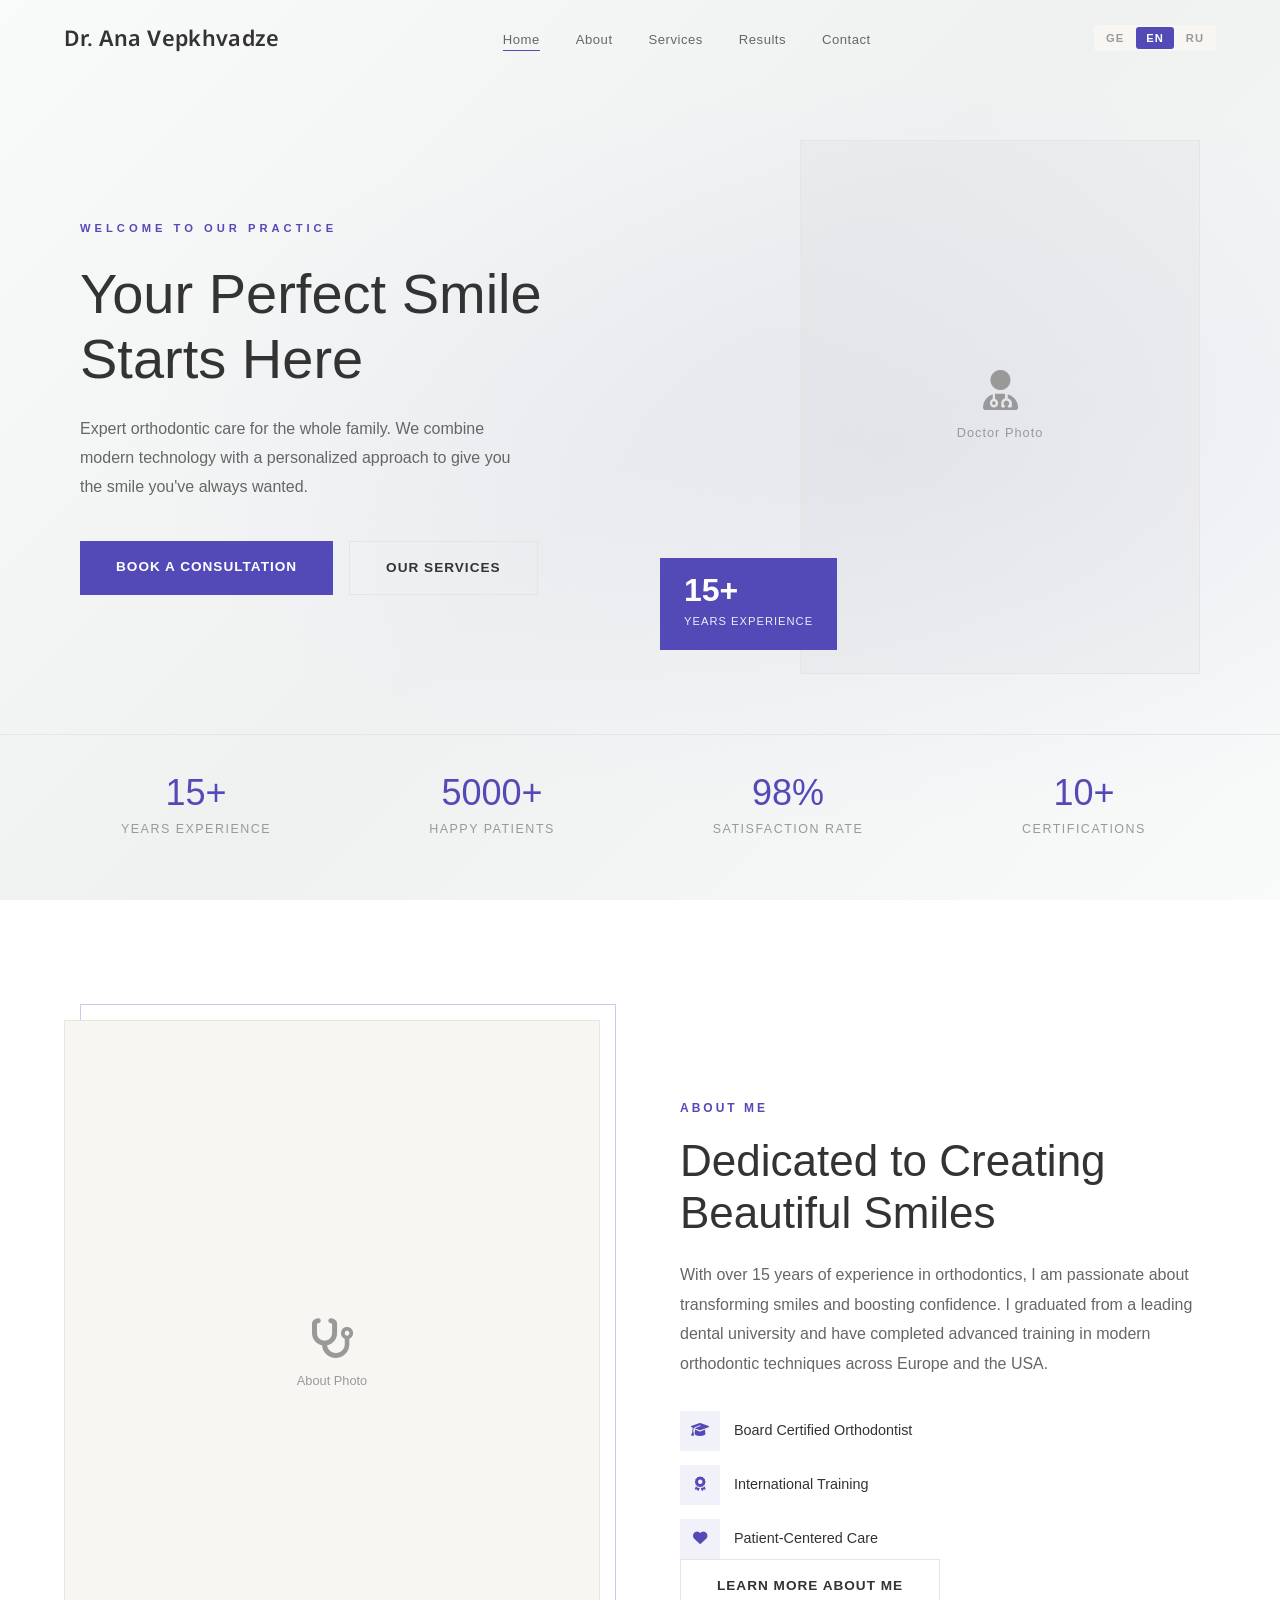
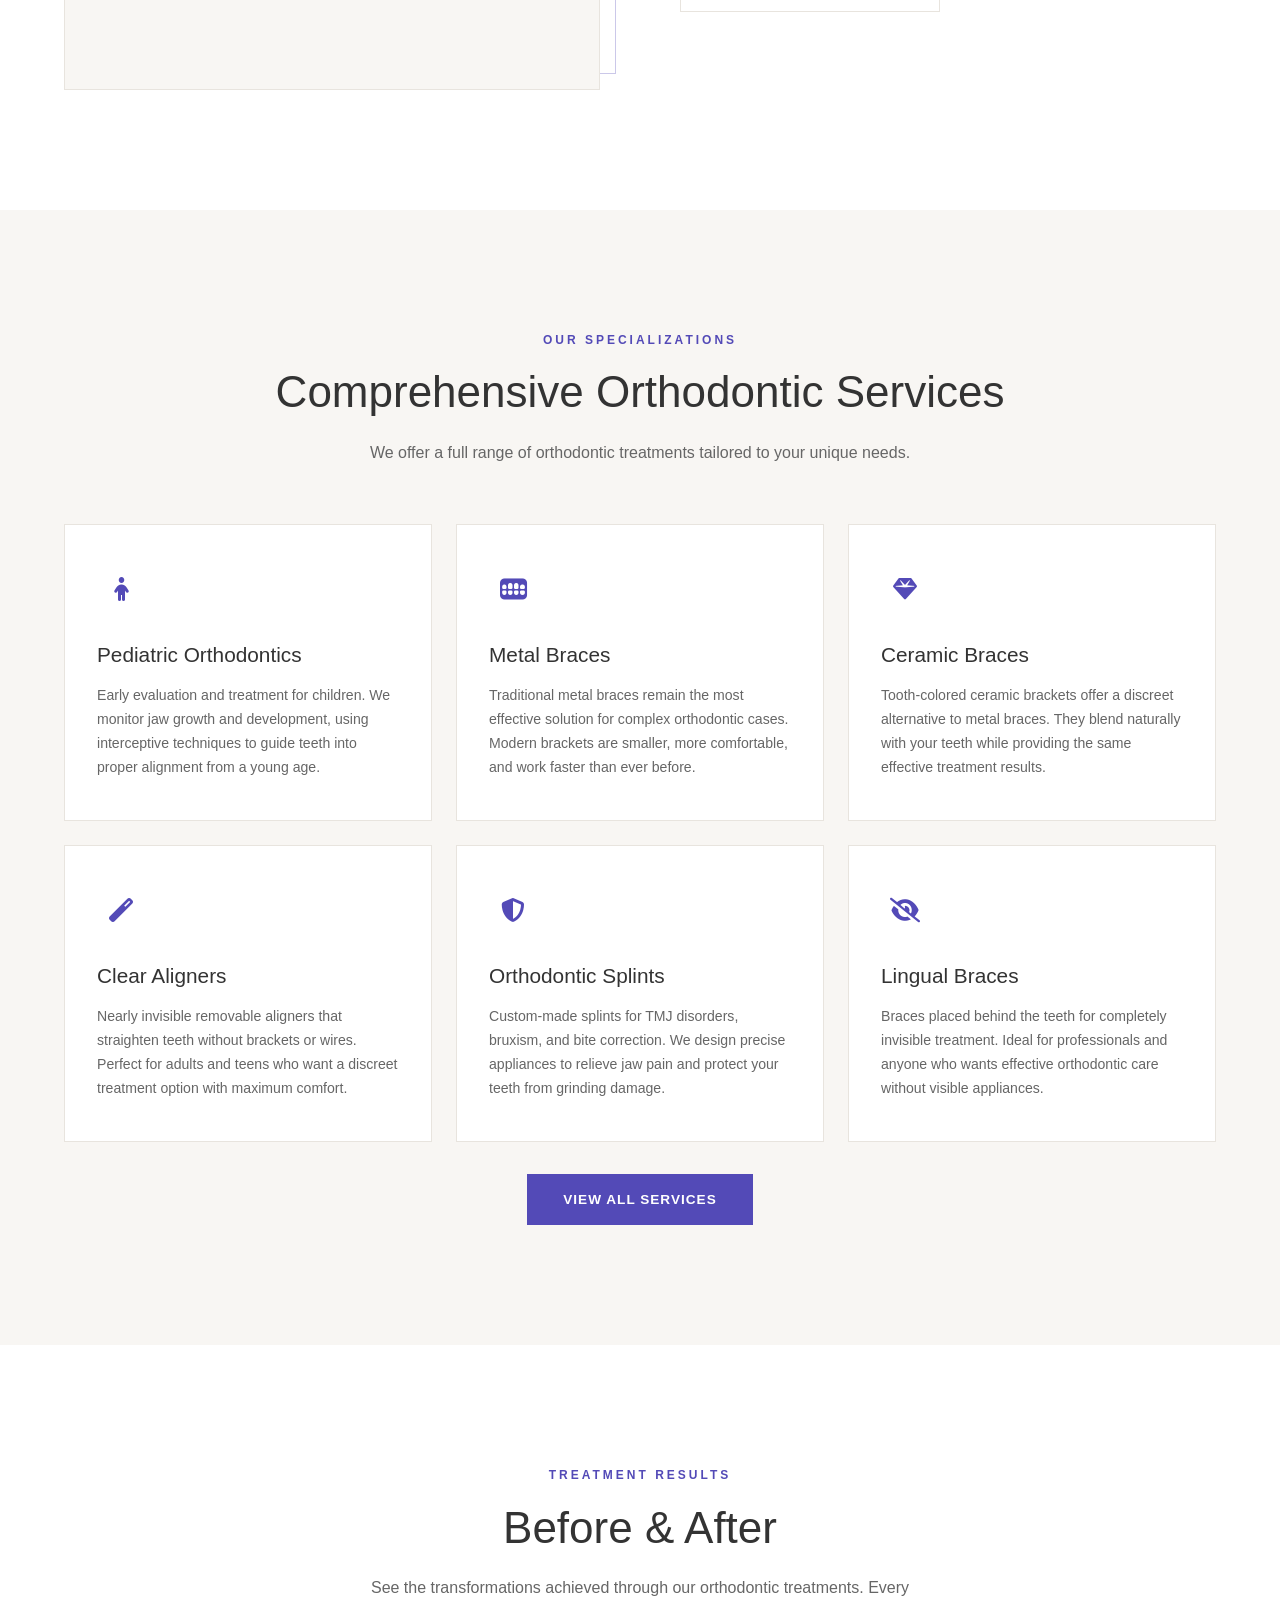
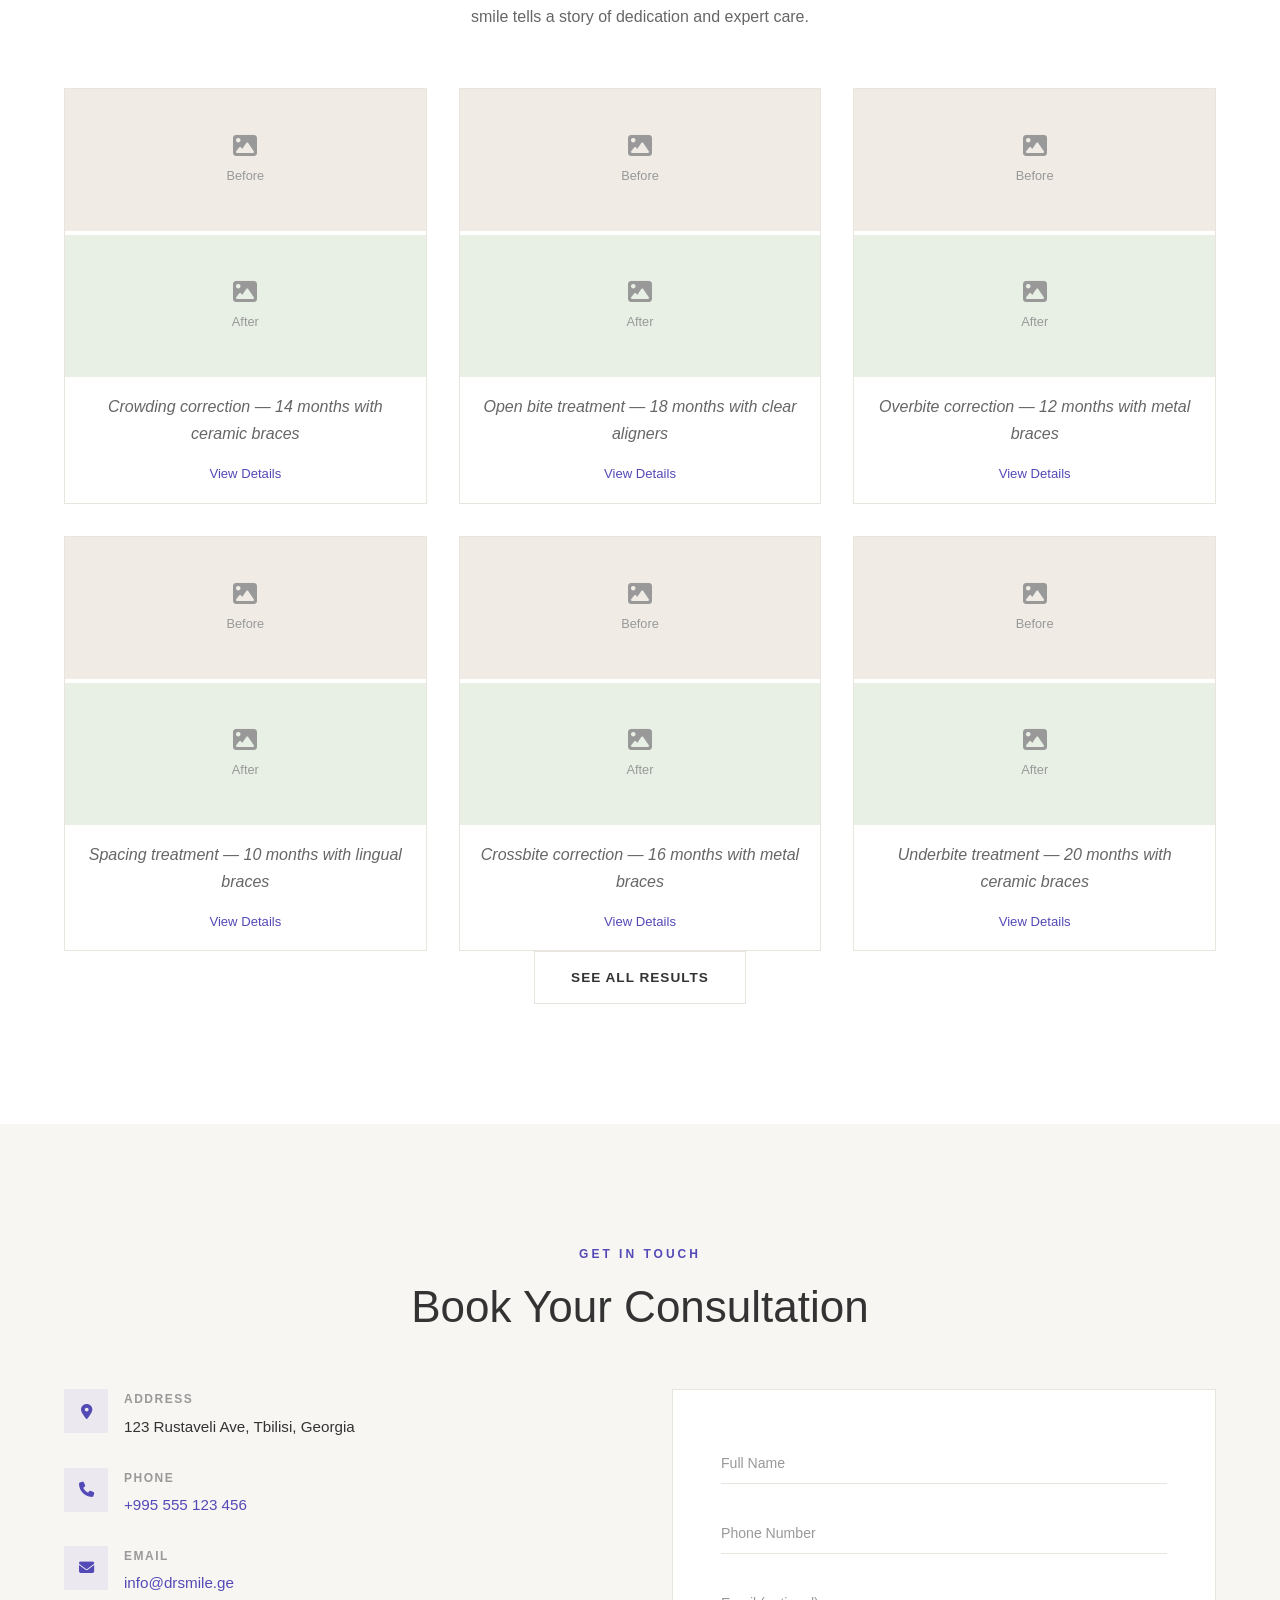
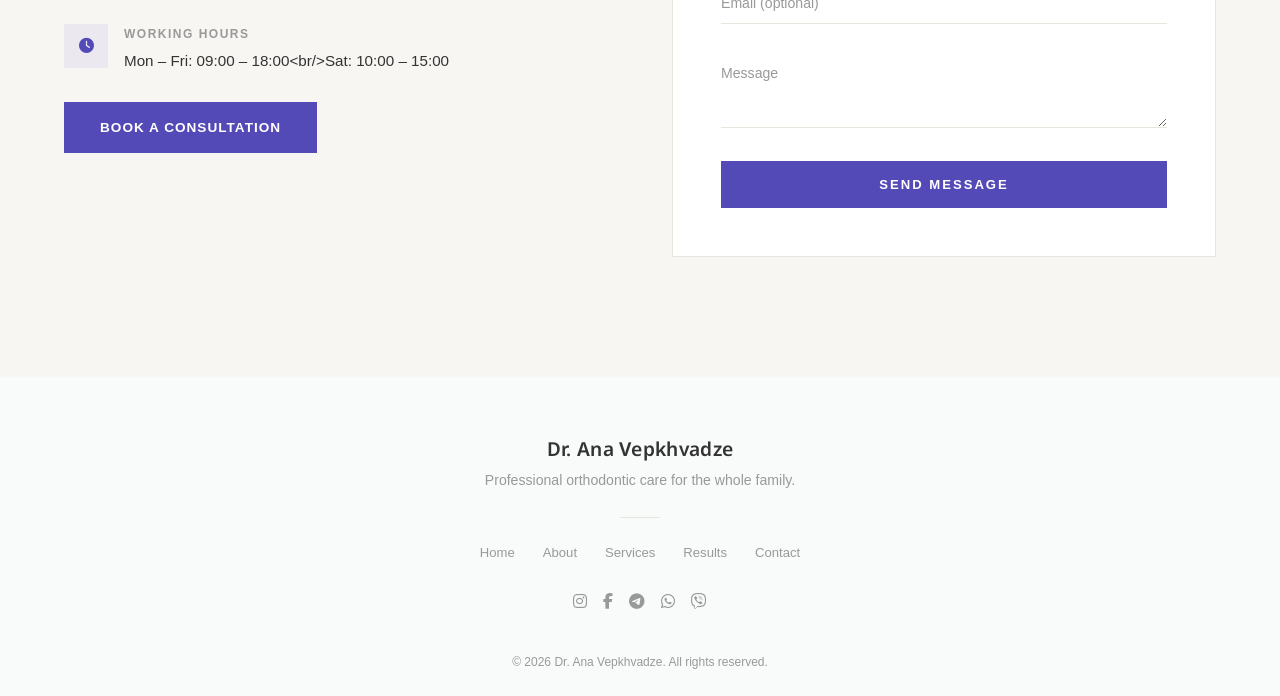
==== commit 6987374f: "Expand Before & After section to 6 items in 2 rows of 3 - Changed grid to repeat(3, 1fr) so cards fi" ====
--- a/index.html
+++ b/index.html
@@ -221,6 +221,48 @@
             </div>
           </a>
         </div>
+        <div class="result-card reveal" data-case-idx="3">
+          <a href="case.html?id=r4" class="result-card-link">
+            <div class="ba-slider" data-idx="3">
+              <div class="ba-placeholder">
+                <div class="ba-placeholder-half"><i class="fas fa-image"></i><span>Before</span></div>
+                <div class="ba-placeholder-half"><i class="fas fa-image"></i><span>After</span></div>
+              </div>
+            </div>
+            <div class="result-card-bottom">
+              <p class="result-caption" data-i18n="results.case4">Spacing treatment — 10 months with lingual braces</p>
+              <span class="result-view-link" data-i18n="landing.viewCase">View Details <i class="fas fa-arrow-right"></i></span>
+            </div>
+          </a>
+        </div>
+        <div class="result-card reveal" data-case-idx="4">
+          <a href="case.html?id=r5" class="result-card-link">
+            <div class="ba-slider" data-idx="4">
+              <div class="ba-placeholder">
+                <div class="ba-placeholder-half"><i class="fas fa-image"></i><span>Before</span></div>
+                <div class="ba-placeholder-half"><i class="fas fa-image"></i><span>After</span></div>
+              </div>
+            </div>
+            <div class="result-card-bottom">
+              <p class="result-caption" data-i18n="results.case5">Crossbite correction — 16 months with metal braces</p>
+              <span class="result-view-link" data-i18n="landing.viewCase">View Details <i class="fas fa-arrow-right"></i></span>
+            </div>
+          </a>
+        </div>
+        <div class="result-card reveal" data-case-idx="5">
+          <a href="case.html?id=r6" class="result-card-link">
+            <div class="ba-slider" data-idx="5">
+              <div class="ba-placeholder">
+                <div class="ba-placeholder-half"><i class="fas fa-image"></i><span>Before</span></div>
+                <div class="ba-placeholder-half"><i class="fas fa-image"></i><span>After</span></div>
+              </div>
+            </div>
+            <div class="result-card-bottom">
+              <p class="result-caption" data-i18n="results.case6">Underbite treatment — 20 months with ceramic braces</p>
+              <span class="result-view-link" data-i18n="landing.viewCase">View Details <i class="fas fa-arrow-right"></i></span>
+            </div>
+          </a>
+        </div>
       </div>
       <div class="section-action text-center">
         <a href="results.html" class="btn btn-outline-dark" data-i18n="landing.resultsBtn">See All Results</a>
--- a/css/style.css
+++ b/css/style.css
@@ -669,8 +669,7 @@
 
 .results-grid {
   display: grid;
-  grid-template-columns: repeat(3, 350px);
-  justify-content: center;
+  grid-template-columns: repeat(3, 1fr);
   gap: 32px;
   margin-top: 56px;
 }
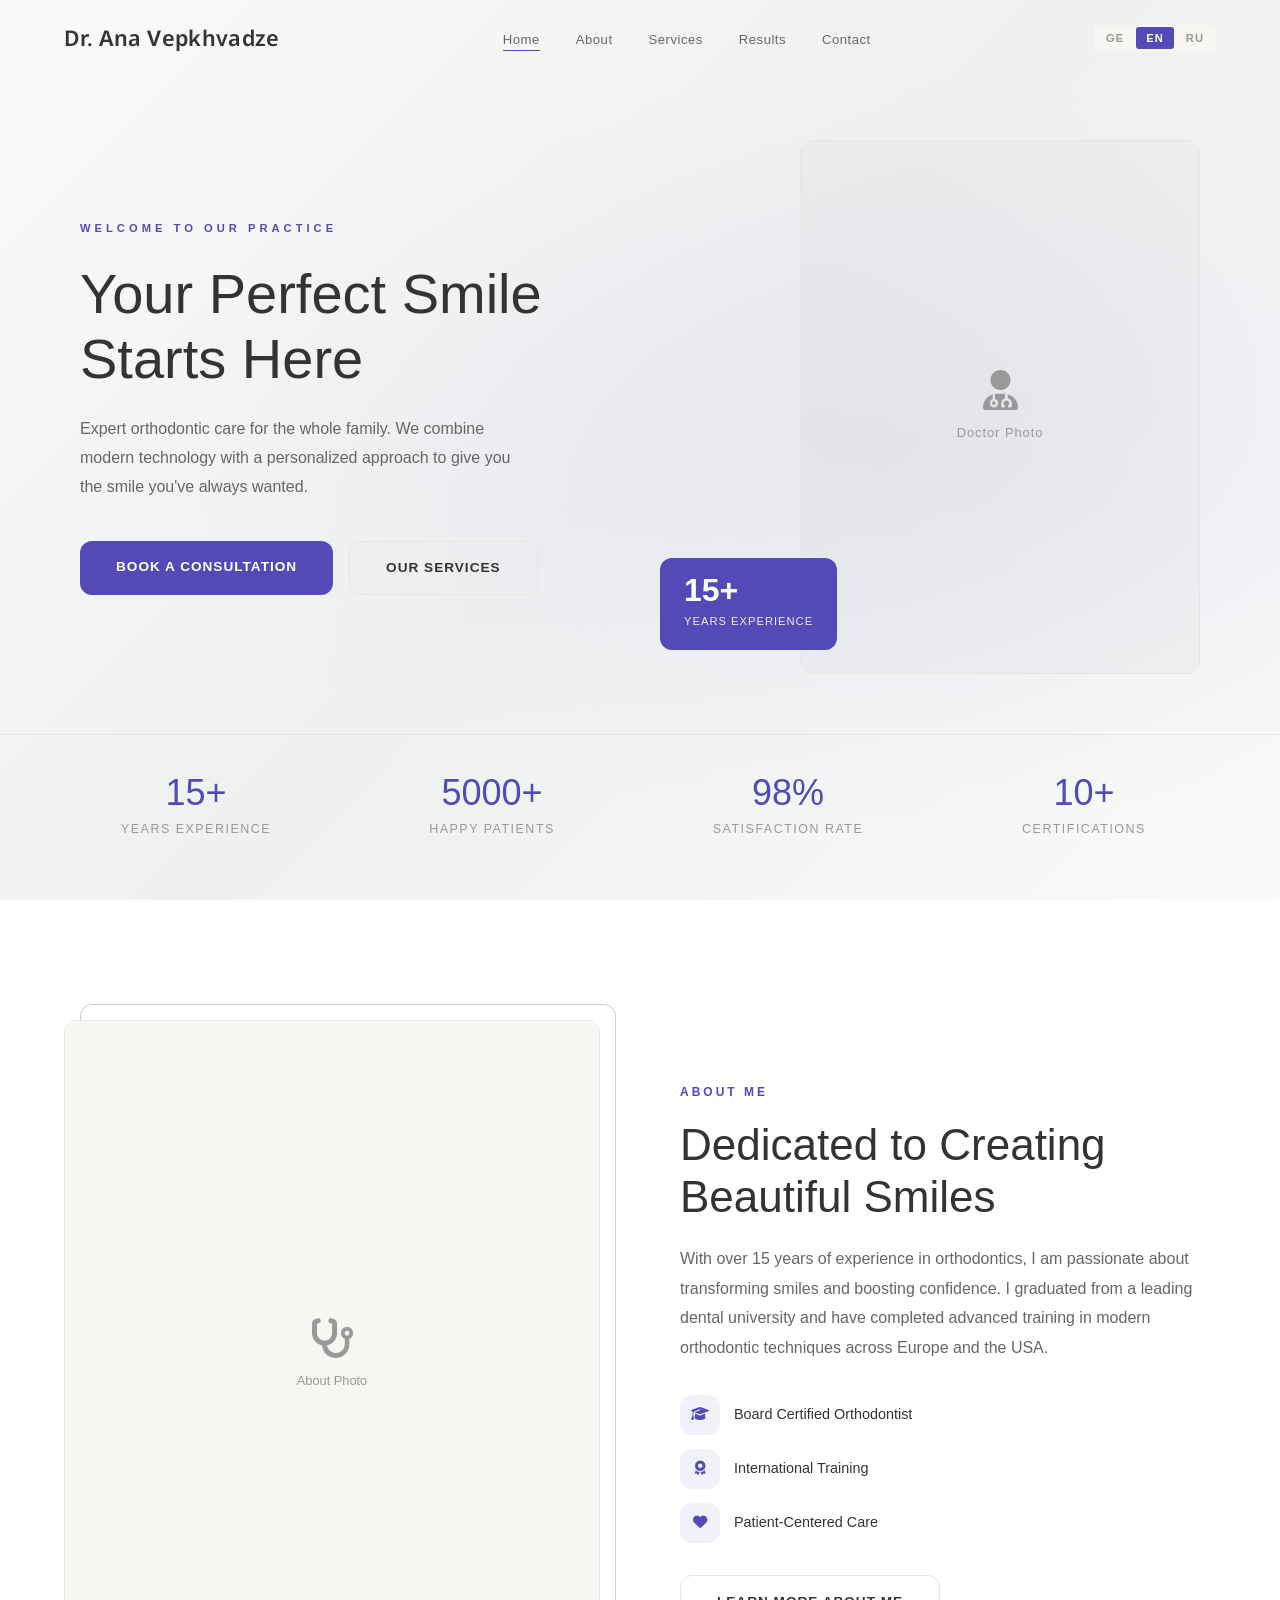
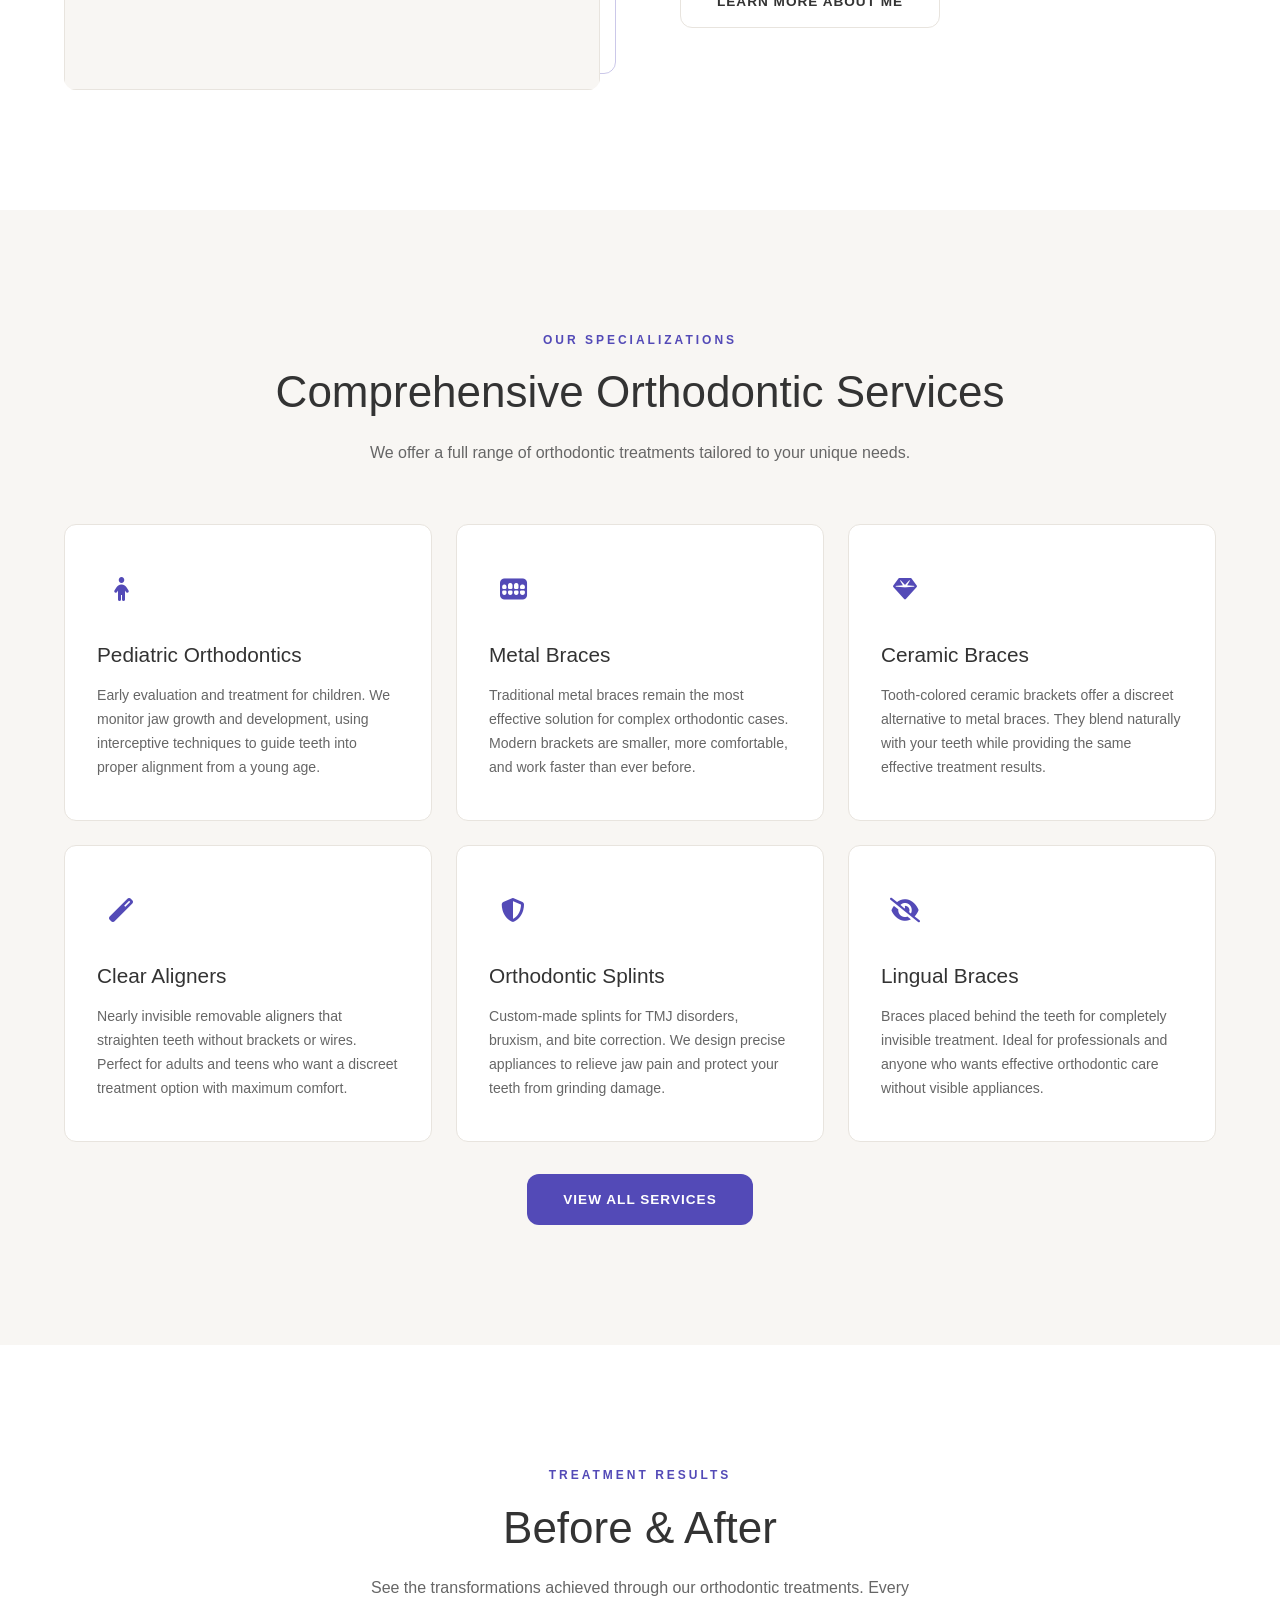
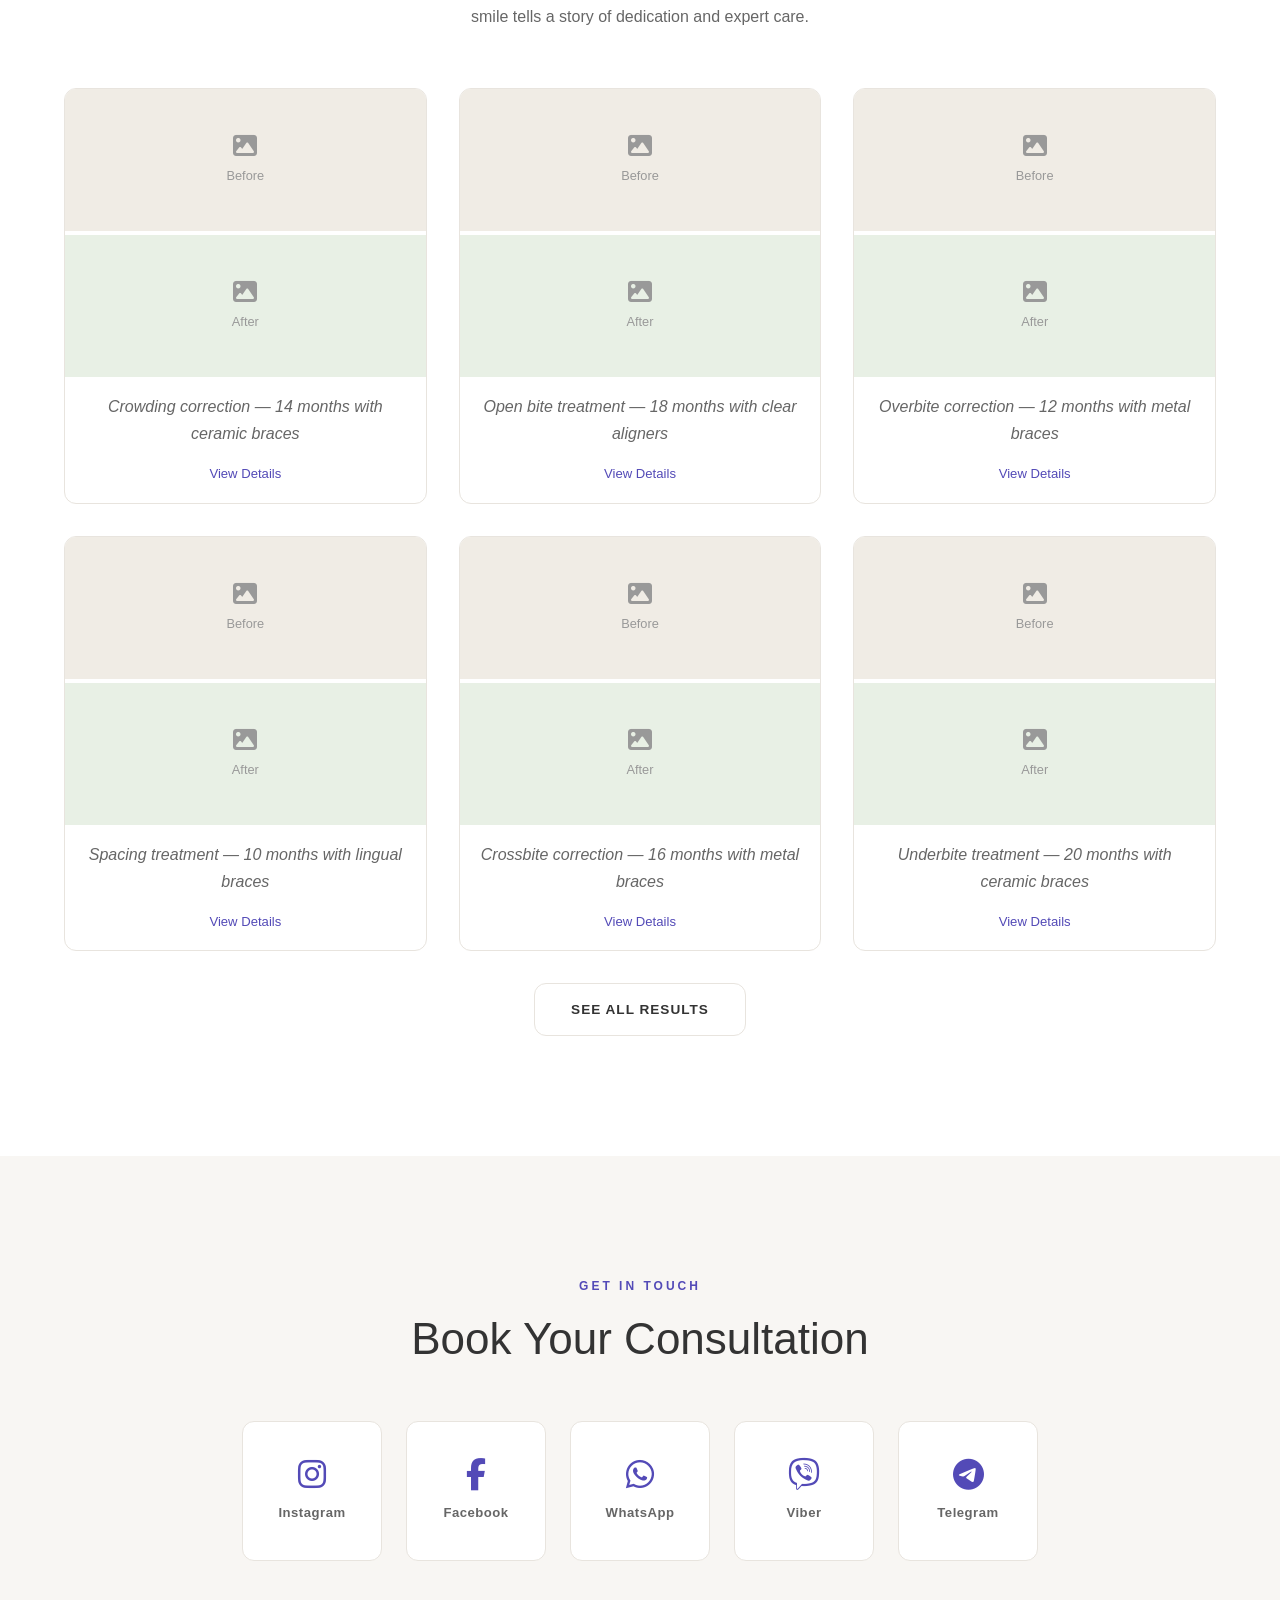
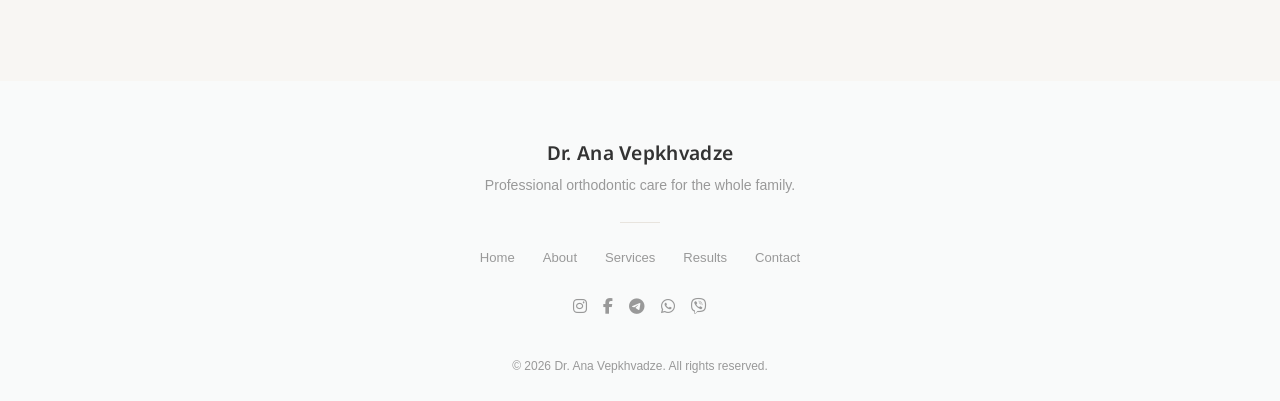
==== commit 4ad76641: "Replace Book Your Consultation section with social network links only Removed address, phone, email," ====
--- a/index.html
+++ b/index.html
@@ -277,59 +277,27 @@
         <span class="section-label" data-i18n="contact.subtitle">Get in Touch</span>
         <h2 class="section-heading" data-i18n="contact.title">Book Your Consultation</h2>
       </div>
-      <div class="contact-grid">
-        <div class="contact-info reveal">
-          <div class="contact-item">
-            <div class="contact-item-icon"><i class="fas fa-map-marker-alt"></i></div>
-            <div>
-              <h4 data-i18n="contact.addressLabel">Address</h4>
-              <p data-i18n="contact.address">123 Rustaveli Ave, Tbilisi, Georgia</p>
-            </div>
-          </div>
-          <div class="contact-item">
-            <div class="contact-item-icon"><i class="fas fa-phone"></i></div>
-            <div>
-              <h4 data-i18n="contact.phoneLabel">Phone</h4>
-              <p><a href="tel:+995555123456">+995 555 123 456</a></p>
-            </div>
-          </div>
-          <div class="contact-item">
-            <div class="contact-item-icon"><i class="fas fa-envelope"></i></div>
-            <div>
-              <h4 data-i18n="contact.emailLabel">Email</h4>
-              <p><a href="mailto:info@drsmile.ge">info@drsmile.ge</a></p>
-            </div>
-          </div>
-          <div class="contact-item">
-            <div class="contact-item-icon"><i class="fas fa-clock"></i></div>
-            <div>
-              <h4 data-i18n="contact.hoursLabel">Working Hours</h4>
-              <p data-i18n="contact.hours">Mon – Fri: 09:00 – 18:00<br/>Sat: 10:00 – 15:00</p>
-            </div>
-          </div>
-          <div class="section-action">
-            <a href="contact.html" class="btn btn-gold" data-i18n="landing.contactBtn">Book a Consultation</a>
-          </div>
-        </div>
-        <form class="contact-form reveal" id="contactForm">
-          <div class="form-group">
-            <input type="text" id="name" name="name" placeholder=" " required />
-            <label for="name" data-i18n="contact.form.name">Full Name</label>
-          </div>
-          <div class="form-group">
-            <input type="tel" id="phone" name="phone" placeholder=" " required />
-            <label for="phone" data-i18n="contact.form.phone">Phone Number</label>
-          </div>
-          <div class="form-group">
-            <input type="email" id="email" name="email" placeholder=" " />
-            <label for="email" data-i18n="contact.form.email">Email (optional)</label>
-          </div>
-          <div class="form-group">
-            <textarea id="message" name="message" rows="3" placeholder=" "></textarea>
-            <label for="message" data-i18n="contact.form.message">Message</label>
-          </div>
-          <button type="submit" class="btn-submit" data-i18n="contact.form.submit">Send Message</button>
-        </form>
+      <div class="social-links-grid reveal">
+        <a href="#" class="social-link-card" data-social="instagram">
+          <i class="fab fa-instagram"></i>
+          <span>Instagram</span>
+        </a>
+        <a href="#" class="social-link-card" data-social="facebook">
+          <i class="fab fa-facebook-f"></i>
+          <span>Facebook</span>
+        </a>
+        <a href="#" class="social-link-card" data-social="whatsapp">
+          <i class="fab fa-whatsapp"></i>
+          <span>WhatsApp</span>
+        </a>
+        <a href="#" class="social-link-card" data-social="viber">
+          <i class="fab fa-viber"></i>
+          <span>Viber</span>
+        </a>
+        <a href="#" class="social-link-card" data-social="telegram">
+          <i class="fab fa-telegram-plane"></i>
+          <span>Telegram</span>
+        </a>
       </div>
     </div>
   </section>
--- a/css/style.css
+++ b/css/style.css
@@ -89,7 +89,7 @@
   letter-spacing: 1px;
   text-transform: uppercase;
   border: none;
-  border-radius: 0;
+  border-radius: 12px;
   cursor: pointer;
   transition: all var(--transition);
   font-family: var(--font-sans);
@@ -126,6 +126,10 @@
 .btn-outline-dark:hover {
   border-color: var(--gold);
   color: var(--gold);
+}
+
+.section-action {
+  margin-top: 32px;
 }
 
 /* ========================================
@@ -393,6 +397,7 @@
   width: 100%;
   max-width: 400px;
   aspect-ratio: 3/4;
+  border-radius: 12px;
   overflow: hidden;
 }
 
@@ -429,6 +434,7 @@
   background: var(--gold);
   color: var(--white);
   padding: 16px 24px;
+  border-radius: 12px;
   z-index: 3;
 }
 
@@ -501,6 +507,7 @@
   position: relative;
   width: 100%;
   aspect-ratio: 4/5;
+  border-radius: 12px;
   overflow: hidden;
 }
 
@@ -533,6 +540,7 @@
   width: 100%;
   height: 100%;
   border: 1px solid var(--gold);
+  border-radius: 12px;
   opacity: 0.3;
   z-index: -1;
 }
@@ -563,6 +571,7 @@
   width: 40px;
   height: 40px;
   background: var(--gold-bg);
+  border-radius: 12px;
   display: flex;
   align-items: center;
   justify-content: center;
@@ -596,8 +605,10 @@
   background: var(--white);
   padding: 40px 32px;
   border: 1px solid var(--border);
+  border-radius: 12px;
   transition: all var(--transition);
   position: relative;
+  overflow: hidden;
 }
 
 .service-card::before {
@@ -677,6 +688,7 @@
 .result-card {
   background: var(--white);
   border: 1px solid var(--border);
+  border-radius: 12px;
   overflow: hidden;
   transition: all var(--transition);
 }
@@ -781,6 +793,7 @@
   text-transform: uppercase;
   color: var(--gold);
   border: 1.5px solid var(--gold);
+  border-radius: 12px;
   transition: all var(--transition);
 }
 
@@ -887,6 +900,53 @@
   margin-top: 56px;
 }
 
+.social-links-grid {
+  display: flex;
+  justify-content: center;
+  gap: 24px;
+  margin-top: 56px;
+  flex-wrap: wrap;
+}
+
+.social-link-card {
+  display: flex;
+  flex-direction: column;
+  align-items: center;
+  justify-content: center;
+  gap: 12px;
+  width: 140px;
+  height: 140px;
+  background: var(--white);
+  border: 1px solid var(--border);
+  border-radius: 12px;
+  color: var(--text-light);
+  transition: all var(--transition);
+}
+
+.social-link-card i {
+  font-size: 2rem;
+  color: var(--gold);
+  transition: all var(--transition);
+}
+
+.social-link-card span {
+  font-size: 0.82rem;
+  font-weight: 600;
+  letter-spacing: 0.5px;
+}
+
+.social-link-card:hover {
+  background: var(--gold);
+  border-color: var(--gold);
+  color: var(--white);
+  transform: translateY(-4px);
+  box-shadow: var(--shadow-lg);
+}
+
+.social-link-card:hover i {
+  color: var(--white);
+}
+
 .contact-info {
   display: flex;
   flex-direction: column;
@@ -903,6 +963,7 @@
   width: 44px;
   height: 44px;
   background: var(--gold-bg);
+  border-radius: 12px;
   display: flex;
   align-items: center;
   justify-content: center;
@@ -948,6 +1009,7 @@
   align-items: center;
   justify-content: center;
   border: 1px solid var(--border);
+  border-radius: 12px;
   color: var(--text-light);
   font-size: 1rem;
   transition: all var(--transition);
@@ -965,6 +1027,7 @@
   background: var(--white);
   padding: 48px;
   border: 1px solid var(--border);
+  border-radius: 12px;
 }
 
 .form-group {
@@ -1026,6 +1089,7 @@
   background: var(--gold);
   color: var(--white);
   border: none;
+  border-radius: 12px;
   font-size: 0.82rem;
   font-weight: 600;
   letter-spacing: 2px;
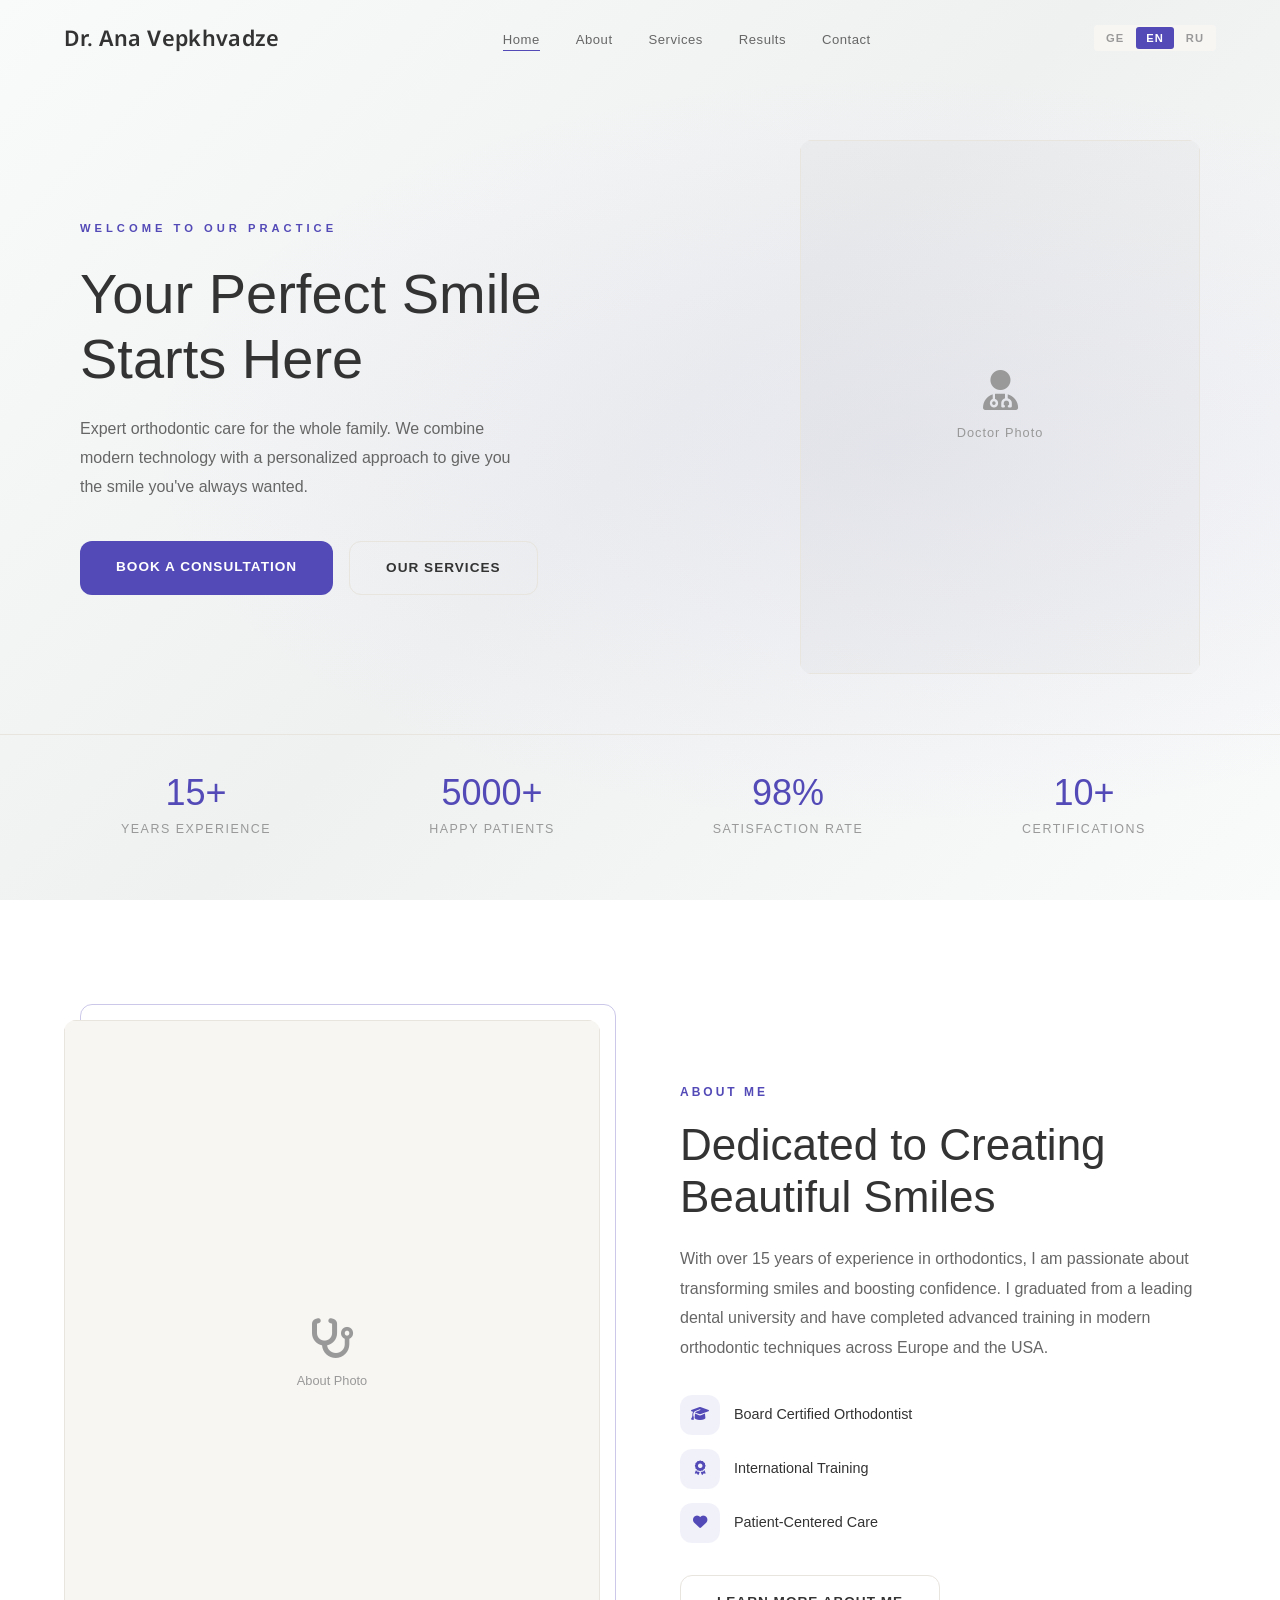
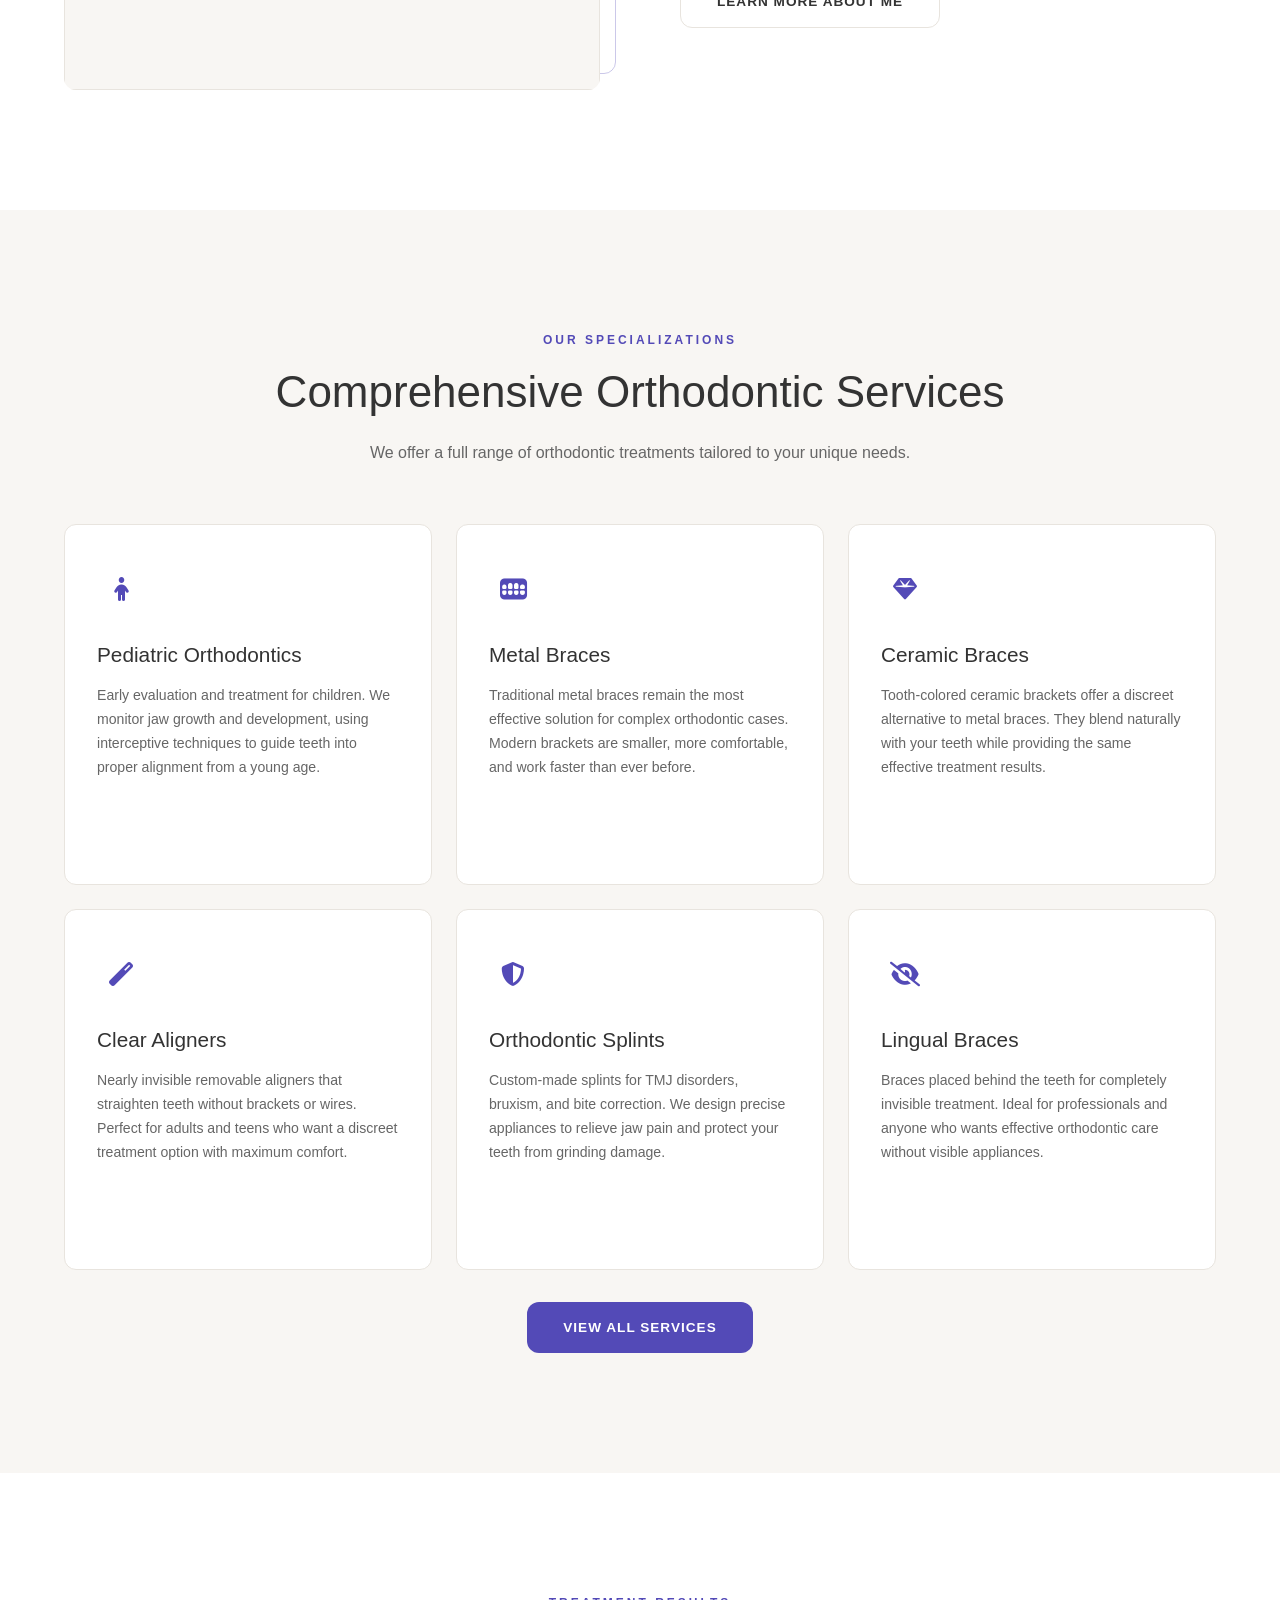
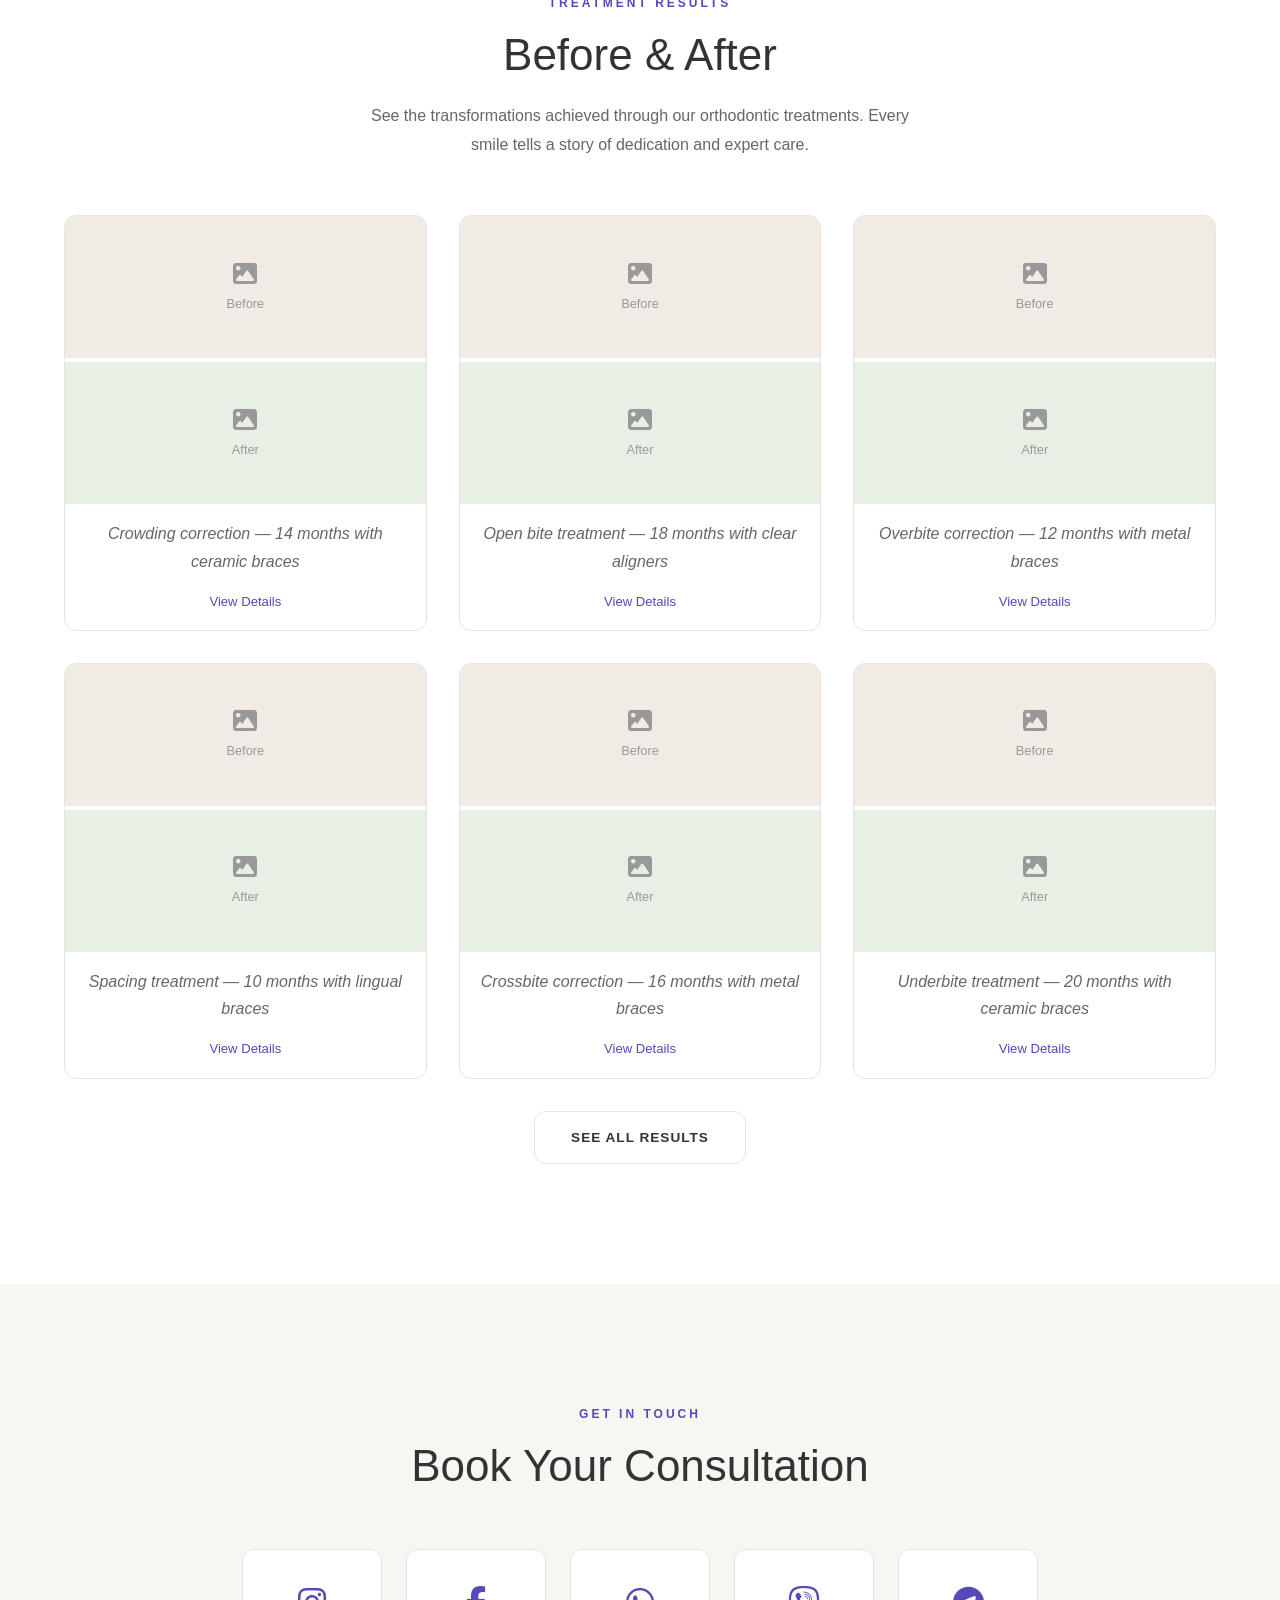
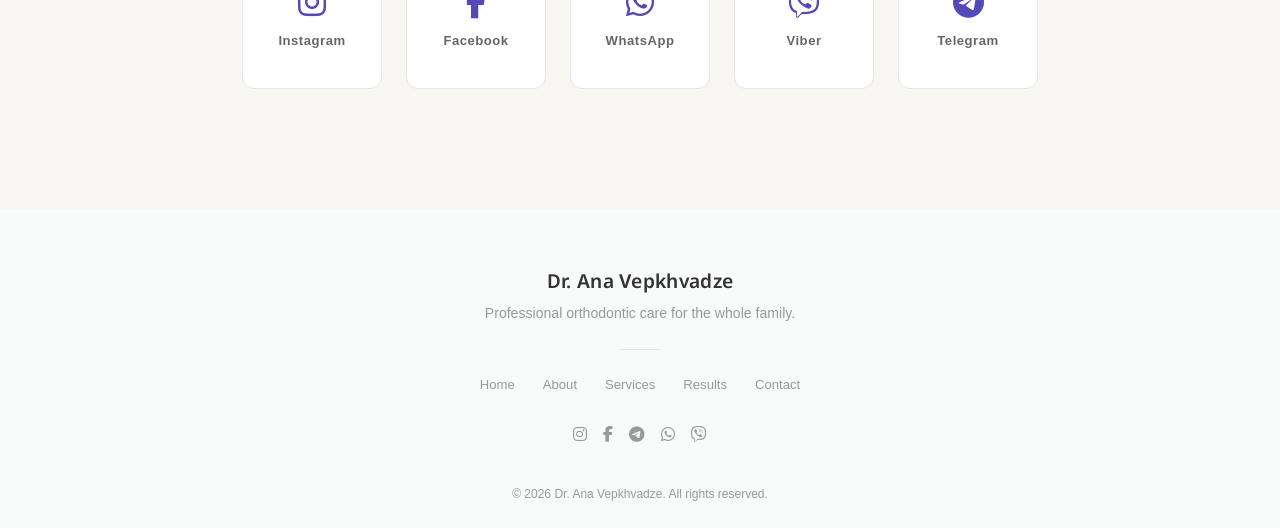
==== commit 6ace0d97: "Remove hero photo badge widget (years experience overlay) https://claude.ai/code/session_01GTDGbW98y" ====
--- a/index.html
+++ b/index.html
@@ -57,10 +57,6 @@
             <span data-i18n="hero.photoLabel">Doctor Photo</span>
           </div>
         </div>
-        <div class="hero-photo-badge">
-          <span class="badge-number" data-i18n="hero.stat1_number">15+</span>
-          <span class="badge-text" data-i18n="hero.stat1">Years Experience</span>
-        </div>
       </div>
     </div>
     <div class="stats-bar">
@@ -137,31 +133,37 @@
           <div class="service-icon"><i class="fas fa-child"></i></div>
           <h3 data-i18n="services.pediatric.title">Pediatric Orthodontics</h3>
           <p data-i18n="services.pediatric.desc">Early evaluation and treatment for children. We monitor jaw growth and development, using interceptive techniques to guide teeth into proper alignment from a young age.</p>
+          <a href="services.html" class="service-card-btn" data-i18n="landing.learnMore">Learn More</a>
         </div>
         <div class="service-card reveal">
           <div class="service-icon"><i class="fas fa-teeth"></i></div>
           <h3 data-i18n="services.braces.title">Metal Braces</h3>
           <p data-i18n="services.braces.desc">Traditional metal braces remain the most effective solution for complex orthodontic cases. Modern brackets are smaller, more comfortable, and work faster than ever before.</p>
+          <a href="services.html" class="service-card-btn" data-i18n="landing.learnMore">Learn More</a>
         </div>
         <div class="service-card reveal">
           <div class="service-icon"><i class="fas fa-gem"></i></div>
           <h3 data-i18n="services.ceramic.title">Ceramic Braces</h3>
           <p data-i18n="services.ceramic.desc">Tooth-colored ceramic brackets offer a discreet alternative to metal braces. They blend naturally with your teeth while providing the same effective treatment results.</p>
+          <a href="services.html" class="service-card-btn" data-i18n="landing.learnMore">Learn More</a>
         </div>
         <div class="service-card reveal">
           <div class="service-icon"><i class="fas fa-magic"></i></div>
           <h3 data-i18n="services.aligners.title">Clear Aligners</h3>
           <p data-i18n="services.aligners.desc">Nearly invisible removable aligners that straighten teeth without brackets or wires. Perfect for adults and teens who want a discreet treatment option with maximum comfort.</p>
+          <a href="services.html" class="service-card-btn" data-i18n="landing.learnMore">Learn More</a>
         </div>
         <div class="service-card reveal">
           <div class="service-icon"><i class="fas fa-shield-alt"></i></div>
           <h3 data-i18n="services.splints.title">Orthodontic Splints</h3>
           <p data-i18n="services.splints.desc">Custom-made splints for TMJ disorders, bruxism, and bite correction. We design precise appliances to relieve jaw pain and protect your teeth from grinding damage.</p>
+          <a href="services.html" class="service-card-btn" data-i18n="landing.learnMore">Learn More</a>
         </div>
         <div class="service-card reveal">
           <div class="service-icon"><i class="fas fa-eye-slash"></i></div>
           <h3 data-i18n="services.lingual.title">Lingual Braces</h3>
           <p data-i18n="services.lingual.desc">Braces placed behind the teeth for completely invisible treatment. Ideal for professionals and anyone who wants effective orthodontic care without visible appliances.</p>
+          <a href="services.html" class="service-card-btn" data-i18n="landing.learnMore">Learn More</a>
         </div>
       </div>
       <div class="section-action text-center" style="margin-top: 32px;">
--- a/css/style.css
+++ b/css/style.css
@@ -427,31 +427,6 @@
 .hero-photo-placeholder i { font-size: 2.5rem; }
 .hero-photo-placeholder span { font-size: 0.8rem; letter-spacing: 1px; }
 
-.hero-photo-badge {
-  position: absolute;
-  bottom: 24px;
-  left: -20px;
-  background: var(--gold);
-  color: var(--white);
-  padding: 16px 24px;
-  border-radius: 12px;
-  z-index: 3;
-}
-
-.hero-photo-badge .badge-number {
-  font-family: var(--font-serif);
-  font-size: 2rem;
-  font-weight: 600;
-  line-height: 1;
-  display: block;
-}
-
-.hero-photo-badge .badge-text {
-  font-size: 0.7rem;
-  text-transform: uppercase;
-  letter-spacing: 1px;
-  opacity: 0.9;
-}
 
 /* Stats Banner */
 .stats-bar {
@@ -668,6 +643,33 @@
   font-size: 0.88rem;
   color: var(--text-light);
   line-height: 1.7;
+}
+
+.service-card-btn {
+  display: inline-block;
+  margin-top: 20px;
+  padding: 10px 24px;
+  font-size: 0.8rem;
+  font-weight: 600;
+  letter-spacing: 1px;
+  text-transform: uppercase;
+  color: var(--gold);
+  border: 1.5px solid var(--gold);
+  border-radius: 12px;
+  opacity: 0;
+  transform: translateY(8px);
+  transition: all var(--transition);
+}
+
+.service-card:hover .service-card-btn {
+  opacity: 1;
+  transform: translateY(0);
+}
+
+.service-card-btn:hover {
+  background: var(--gold);
+  color: var(--white);
+  box-shadow: 0 4px 16px rgba(83,74,183,0.3);
 }
 
 /* ========================================
@@ -815,10 +817,233 @@
 }
 
 /* ========================================
-   Case Detail Page
+   Case Detail Page — Apa Aesthetic Style
    ======================================== */
+
+/* Breadcrumb */
+.case-breadcrumb {
+  padding: 100px 0 0;
+  background: var(--white);
+}
+
+.case-breadcrumb .container {
+  display: flex;
+  align-items: center;
+  gap: 10px;
+  font-size: 0.82rem;
+  color: var(--text-muted);
+  padding-top: 16px;
+  padding-bottom: 16px;
+  border-bottom: 1px solid var(--border);
+}
+
+.case-breadcrumb a {
+  color: var(--gold);
+  font-weight: 500;
+  transition: color var(--transition);
+}
+
+.case-breadcrumb a:hover { color: var(--gold-dark); }
+
+.case-breadcrumb i { font-size: 0.6rem; color: var(--text-muted); }
+
+/* Case Hero */
+.case-hero {
+  padding: 48px 0 0;
+  background: var(--white);
+}
+
+.case-hero-inner {
+  display: grid;
+  grid-template-columns: 1.2fr 1fr;
+  gap: 56px;
+  align-items: start;
+}
+
+.case-hero-slider-wrap {
+  position: relative;
+  width: 100%;
+  border-radius: 12px;
+  overflow: hidden;
+  background: var(--cream);
+}
+
+.case-hero-placeholder {
+  display: grid;
+  grid-template-columns: 1fr 1fr;
+  height: 480px;
+}
+
+.case-hero-placeholder-side {
+  display: flex;
+  flex-direction: column;
+  align-items: center;
+  justify-content: center;
+  gap: 12px;
+  color: var(--text-muted);
+  font-size: 0.9rem;
+}
+
+.case-hero-placeholder-side:first-child { background: #f0ece5; }
+.case-hero-placeholder-side:last-child { background: #e8f0e5; }
+.case-hero-placeholder-side i { font-size: 2rem; }
+
+.case-hero-info {
+  padding-top: 16px;
+}
+
+.case-hero-title {
+  font-family: var(--font-serif);
+  font-size: 2.2rem;
+  font-weight: 700;
+  color: var(--text);
+  line-height: 1.2;
+  margin: 12px 0 20px;
+}
+
+.case-hero-desc {
+  font-family: var(--font-serif);
+  font-size: 1.05rem;
+  color: var(--text-light);
+  line-height: 1.85;
+  margin-bottom: 32px;
+}
+
+/* Treatment Info Grid */
+.case-info-grid {
+  display: grid;
+  grid-template-columns: 1fr 1fr;
+  gap: 0;
+  border: 1px solid var(--border);
+  border-radius: 12px;
+  overflow: hidden;
+}
+
+.case-info-item {
+  padding: 20px 24px;
+  border-bottom: 1px solid var(--border);
+  border-right: 1px solid var(--border);
+}
+
+.case-info-item:nth-child(2n) { border-right: none; }
+.case-info-item:nth-last-child(-n+2) { border-bottom: none; }
+
+.case-info-label {
+  font-size: 0.7rem;
+  font-weight: 600;
+  text-transform: uppercase;
+  letter-spacing: 1.5px;
+  color: var(--text-muted);
+  margin-bottom: 6px;
+}
+
+.case-info-value {
+  font-size: 0.95rem;
+  font-weight: 500;
+  color: var(--text);
+}
+
+/* Before/After Drag Slider */
+.ba-compare {
+  position: relative;
+  width: 100%;
+  overflow: hidden;
+  cursor: col-resize;
+  user-select: none;
+  -webkit-user-select: none;
+  border-radius: 12px;
+}
+
+.ba-compare img {
+  display: block;
+  width: 100%;
+  height: 100%;
+  object-fit: cover;
+  pointer-events: none;
+}
+
+.ba-compare-after {
+  position: absolute;
+  top: 0;
+  left: 0;
+  width: 100%;
+  height: 100%;
+  overflow: hidden;
+}
+
+.ba-compare-after img {
+  position: absolute;
+  top: 0;
+  left: 0;
+  width: 100%;
+  height: 100%;
+}
+
+.ba-compare-handle {
+  position: absolute;
+  top: 0;
+  bottom: 0;
+  width: 3px;
+  background: var(--white);
+  z-index: 10;
+  cursor: col-resize;
+  transform: translateX(-50%);
+}
+
+.ba-compare-handle::before {
+  content: '';
+  position: absolute;
+  top: 50%;
+  left: 50%;
+  transform: translate(-50%, -50%);
+  width: 44px;
+  height: 44px;
+  background: var(--white);
+  border-radius: 50%;
+  box-shadow: 0 2px 12px rgba(0,0,0,0.2);
+}
+
+.ba-compare-handle::after {
+  content: '\f0d9\00a0\00a0\f0da';
+  font-family: 'Font Awesome 6 Free';
+  font-weight: 900;
+  position: absolute;
+  top: 50%;
+  left: 50%;
+  transform: translate(-50%, -50%);
+  font-size: 0.7rem;
+  color: var(--text);
+  z-index: 11;
+  letter-spacing: 4px;
+}
+
+.ba-compare-label {
+  position: absolute;
+  top: 20px;
+  padding: 6px 16px;
+  font-size: 0.7rem;
+  font-weight: 600;
+  text-transform: uppercase;
+  letter-spacing: 1.5px;
+  color: var(--white);
+  z-index: 5;
+  pointer-events: none;
+  border-radius: 4px;
+}
+
+.ba-compare-label-before {
+  left: 20px;
+  background: rgba(0,0,0,0.5);
+}
+
+.ba-compare-label-after {
+  right: 20px;
+  background: var(--gold);
+}
+
+/* Case Detail Blocks */
 .case-detail {
-  padding: 80px 0 120px;
+  padding: 64px 0 80px;
   background: var(--white);
 }
 
@@ -827,7 +1052,7 @@
   margin: 0 auto;
   display: flex;
   flex-direction: column;
-  gap: 40px;
+  gap: 48px;
 }
 
 .case-empty {
@@ -852,15 +1077,14 @@
 
 .case-block-image img {
   width: 100%;
-  border: 1px solid var(--border);
+  border-radius: 12px;
 }
 
 .case-block-text {
-  font-size: 1rem;
+  font-size: 1.05rem;
   color: var(--text-light);
   line-height: 1.85;
   font-family: var(--font-serif);
-  font-size: 1.1rem;
 }
 
 .case-block-image-text {
@@ -871,7 +1095,7 @@
 
 .case-block-image-text img {
   width: 100%;
-  border: 1px solid var(--border);
+  border-radius: 12px;
 }
 
 .case-block-image-text p {
@@ -881,8 +1105,73 @@
   font-family: var(--font-serif);
 }
 
-.case-block-ba .ba-slider {
+.case-block-ba {
+  border-radius: 12px;
+  overflow: hidden;
+}
+
+.case-block-ba .ba-compare {
+  border-radius: 12px;
+}
+
+/* Related Cases */
+.case-related {
+  padding: 80px 0;
+  background: var(--cream);
+}
+
+.case-related .section-heading {
+  text-align: center;
+  margin-bottom: 48px;
+}
+
+.case-related-grid {
+  display: grid;
+  grid-template-columns: repeat(3, 1fr);
+  gap: 28px;
+}
+
+.case-related-card {
+  background: var(--white);
   border: 1px solid var(--border);
+  border-radius: 12px;
+  overflow: hidden;
+  transition: all var(--transition);
+  text-decoration: none;
+  display: block;
+}
+
+.case-related-card:hover {
+  box-shadow: var(--shadow-lg);
+  border-color: transparent;
+  transform: translateY(-4px);
+}
+
+.case-related-card .ba-stacked-item img {
+  height: 120px;
+}
+
+.case-related-card-body {
+  padding: 16px 20px;
+  text-align: center;
+}
+
+.case-related-card-body p {
+  font-size: 0.88rem;
+  color: var(--text-light);
+  font-style: italic;
+  font-family: var(--font-serif);
+}
+
+/* Back Button Section */
+.case-back-section {
+  padding: 48px 0 80px;
+  background: var(--white);
+}
+
+.case-related + .case-back-section {
+  background: var(--cream);
+  padding-top: 0;
 }
 
 /* ========================================
@@ -1194,6 +1483,9 @@
   .hero-title { font-size: 2.75rem; }
   .section-heading { font-size: 2.25rem; }
   .services-grid { grid-template-columns: repeat(2, 1fr); }
+  .case-hero-inner { grid-template-columns: 1fr; gap: 32px; }
+  .case-hero-placeholder { height: 360px; }
+  .case-related-grid { grid-template-columns: repeat(2, 1fr); }
 }
 
 @media (max-width: 768px) {
@@ -1230,7 +1522,6 @@
   .hero-buttons { justify-content: center; }
   .hero-photo { justify-content: center; }
   .hero-photo-wrapper { max-width: 300px; }
-  .hero-photo-badge { left: 0; bottom: 16px; }
   .stats-grid { grid-template-columns: repeat(2, 1fr); }
 
   .about-grid { grid-template-columns: 1fr; gap: 48px; }
@@ -1245,6 +1536,13 @@
   .contact-grid { grid-template-columns: 1fr; }
 
   .page-header { padding: 120px 0 48px; }
+
+  .case-hero-placeholder { height: 280px; }
+  .case-hero-title { font-size: 1.75rem; }
+  .case-info-grid { grid-template-columns: 1fr; }
+  .case-info-item { border-right: none !important; }
+  .case-info-item:last-child { border-bottom: none; }
+  .case-related-grid { grid-template-columns: 1fr; }
 }
 
 @media (max-width: 480px) {
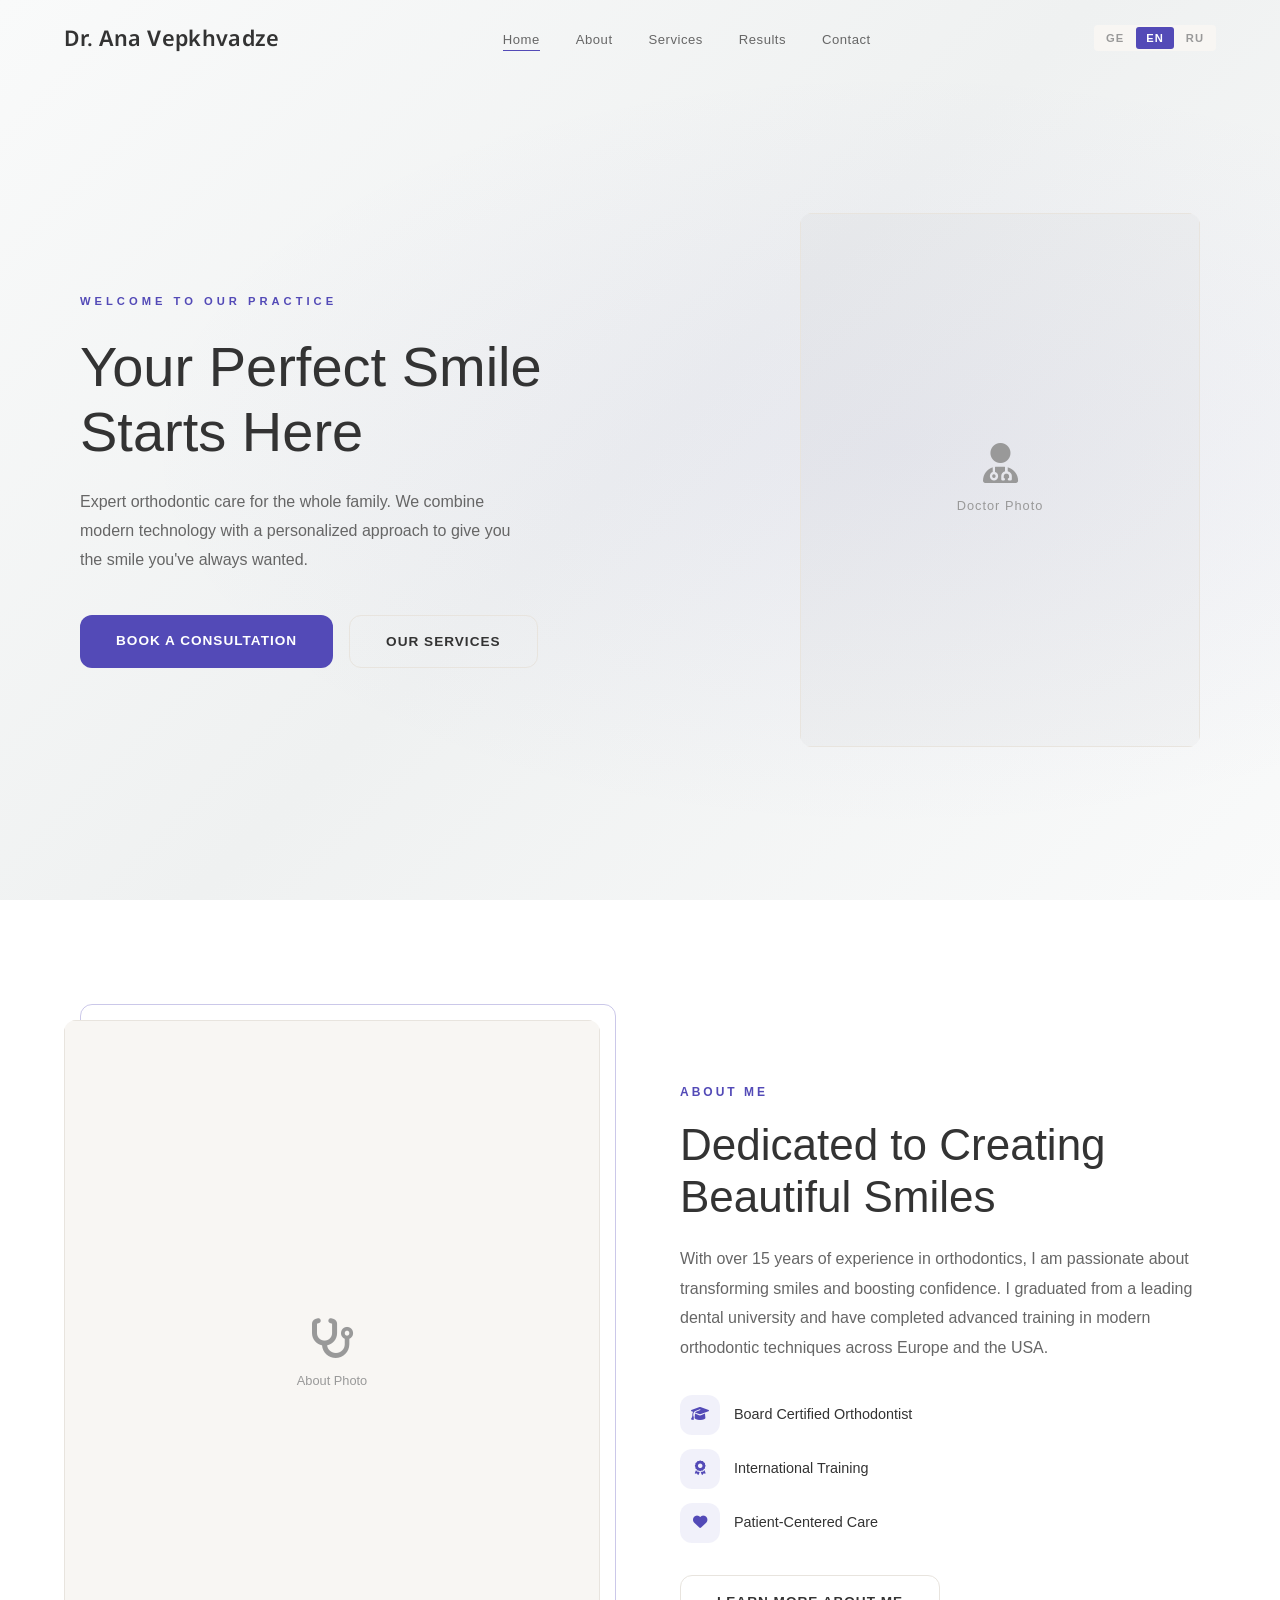
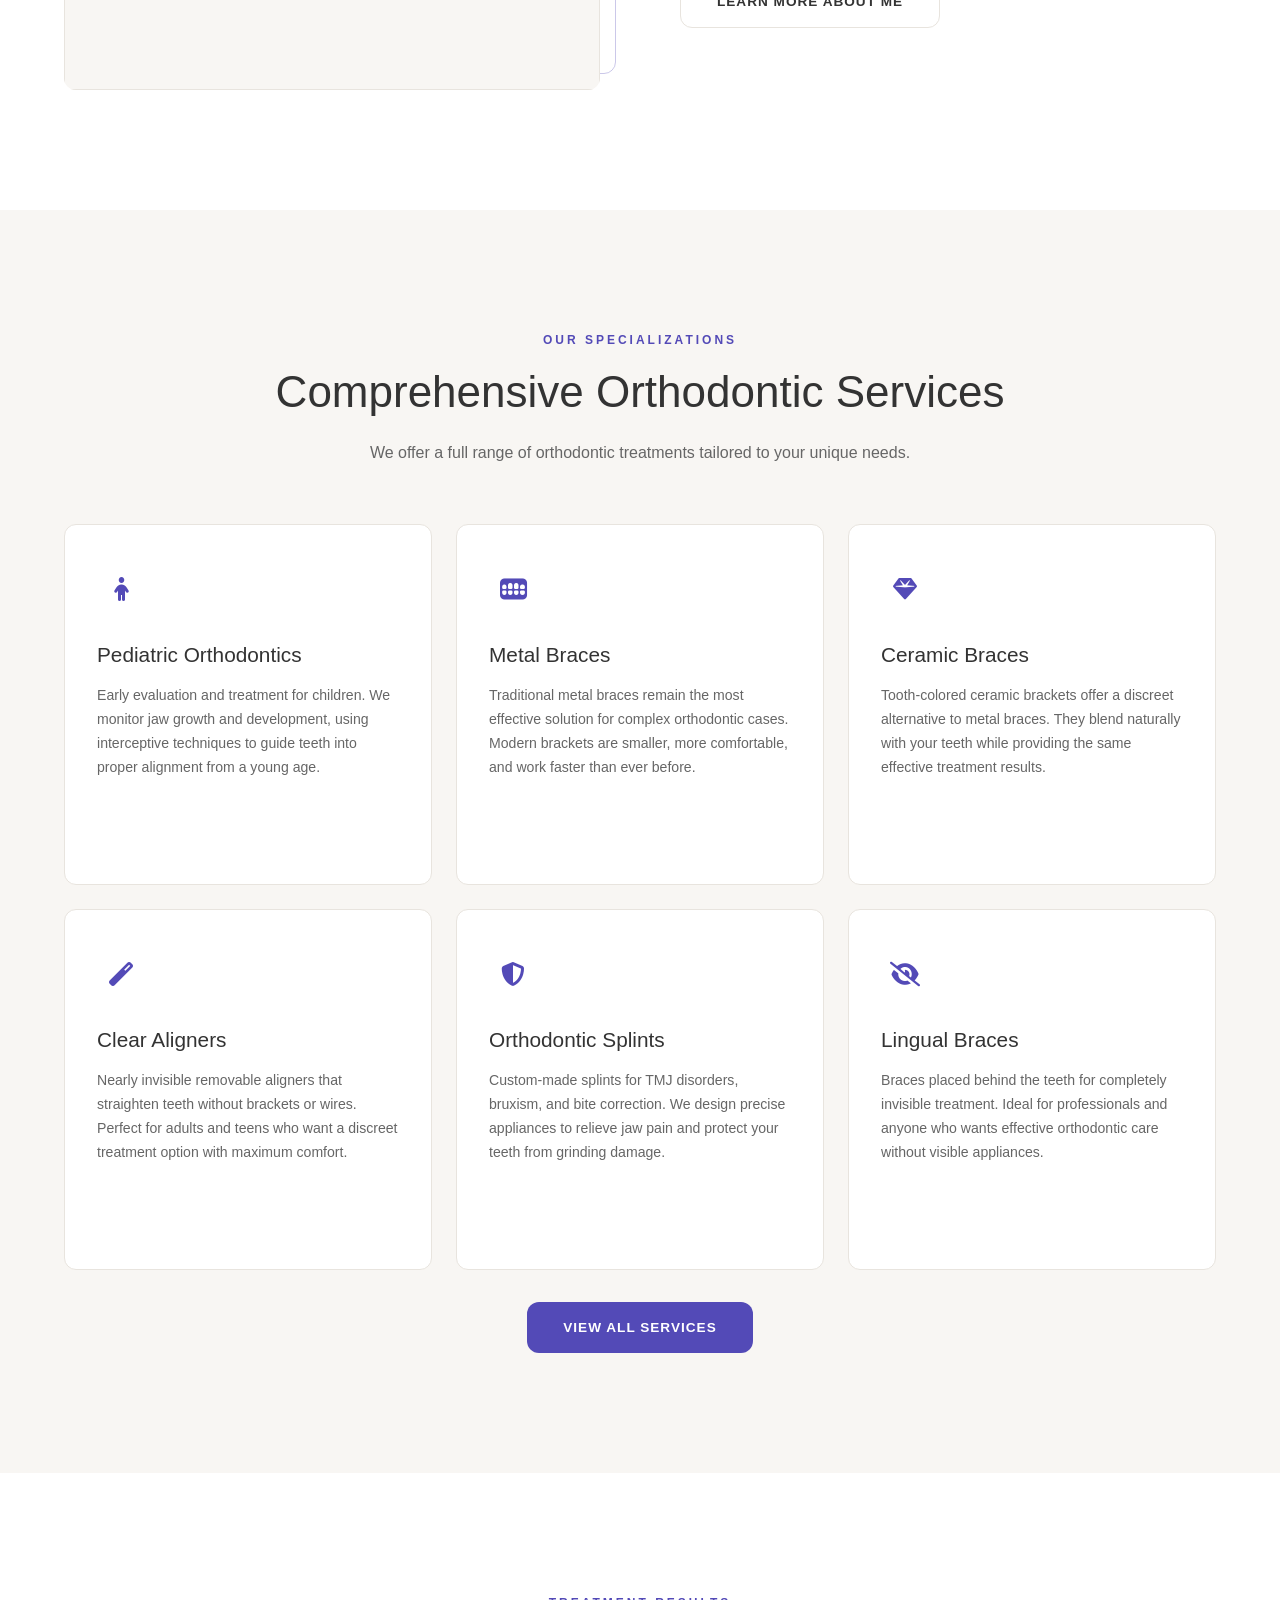
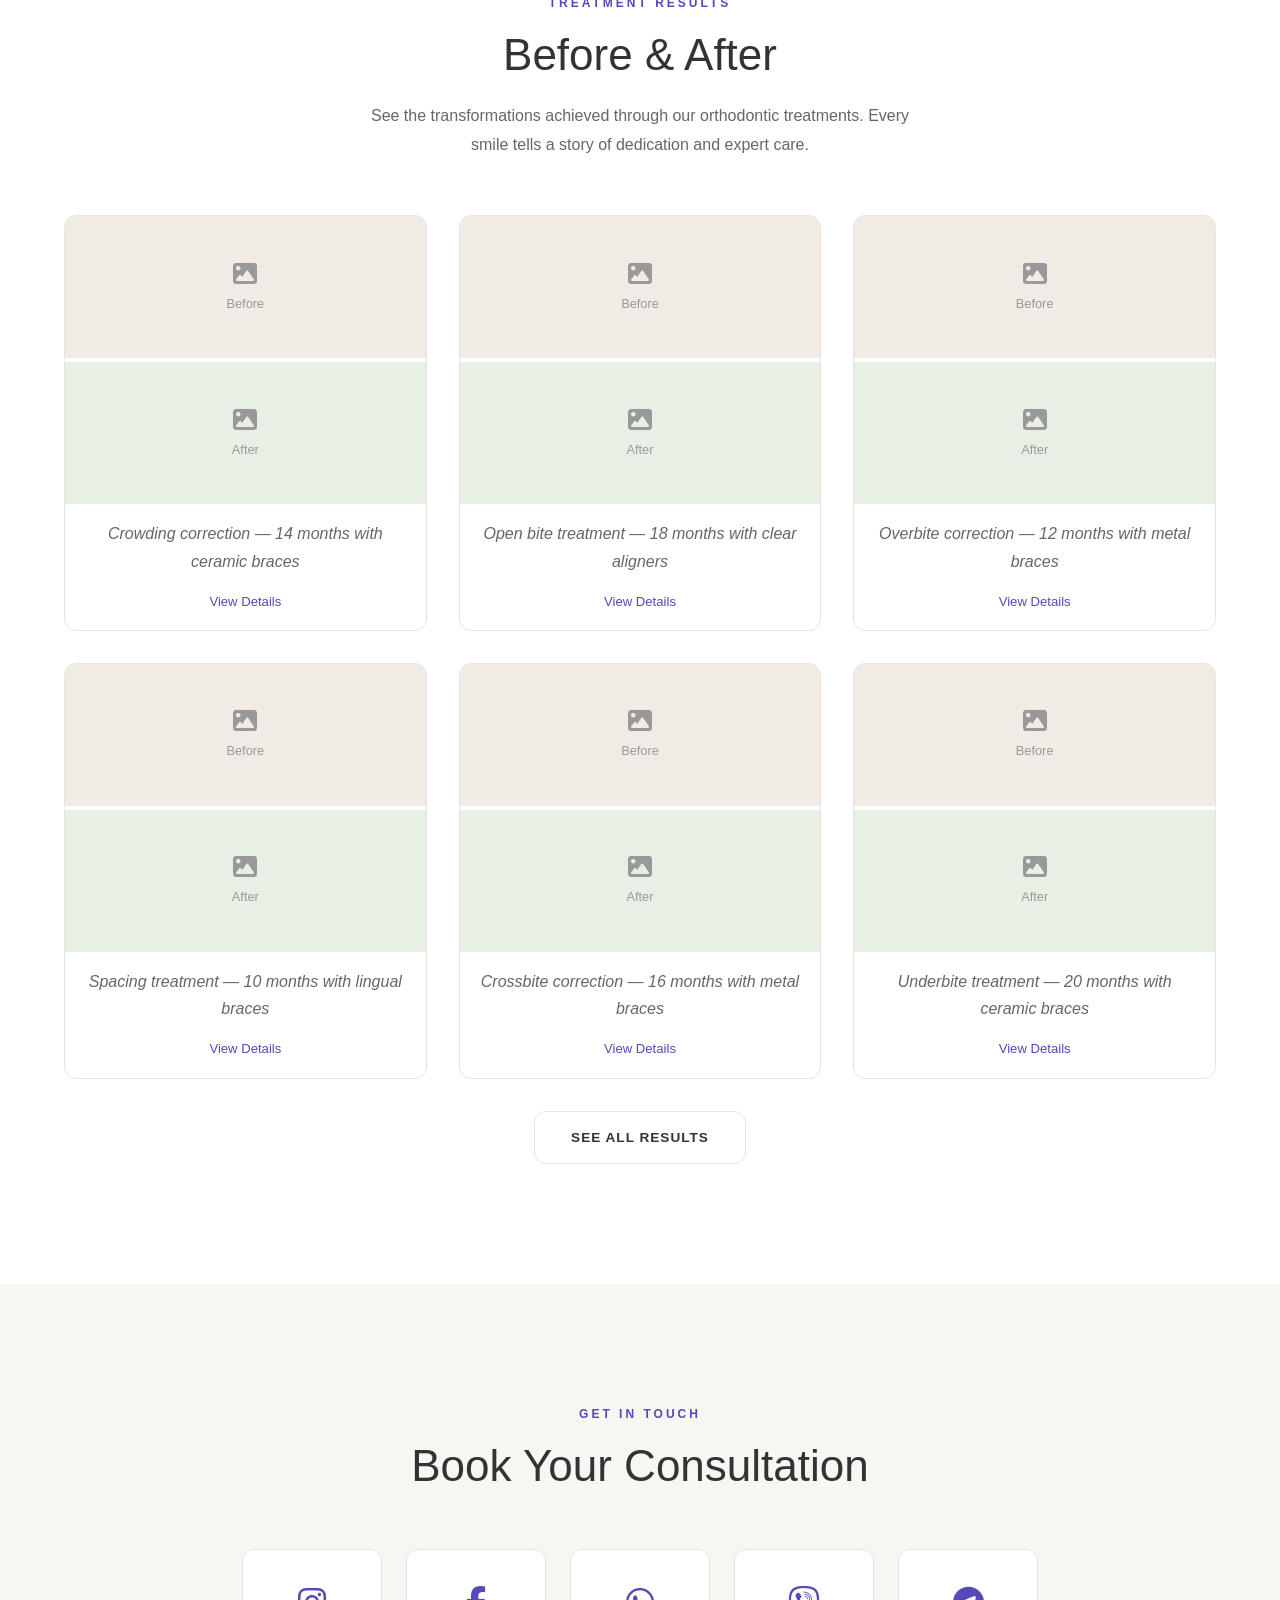
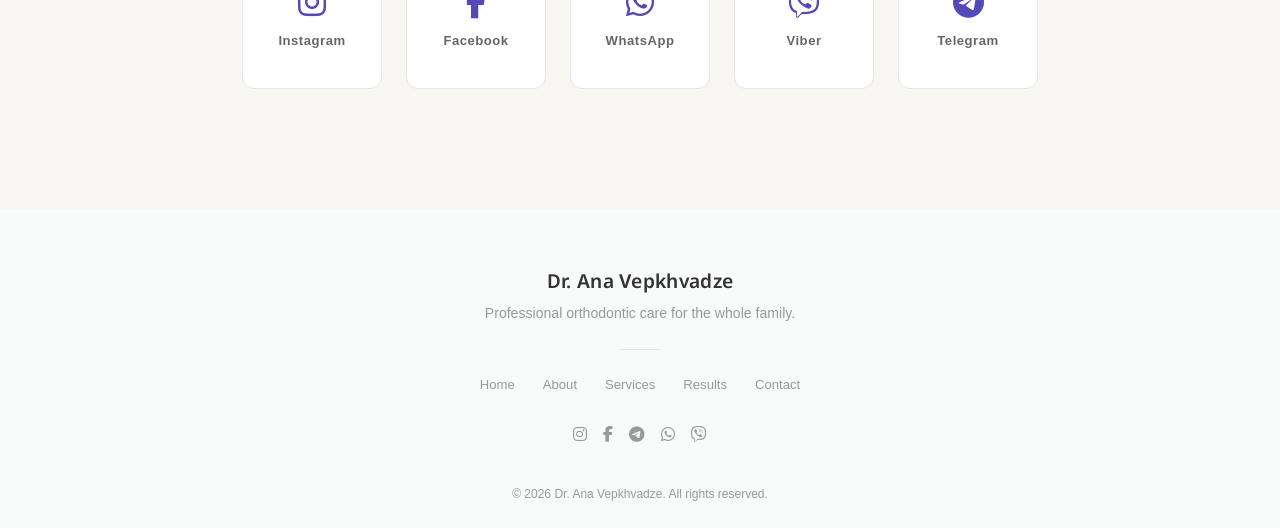
==== commit f51645ff: "Remove stats banner (15+, 5000+, 98%, 10+) from hero section Removed HTML, CSS, JS rendering, and ad" ====
--- a/index.html
+++ b/index.html
@@ -59,28 +59,6 @@
         </div>
       </div>
     </div>
-    <div class="stats-bar">
-      <div class="container">
-        <div class="stats-grid">
-          <div class="stat">
-            <span class="stat-number" data-i18n="hero.stat1_number">15+</span>
-            <span class="stat-text" data-i18n="hero.stat1">Years Experience</span>
-          </div>
-          <div class="stat">
-            <span class="stat-number" data-i18n="hero.stat2_number">5000+</span>
-            <span class="stat-text" data-i18n="hero.stat2">Happy Patients</span>
-          </div>
-          <div class="stat">
-            <span class="stat-number" data-i18n="hero.stat3_number">98%</span>
-            <span class="stat-text" data-i18n="hero.stat3">Satisfaction Rate</span>
-          </div>
-          <div class="stat">
-            <span class="stat-number" data-i18n="hero.stat4_number">10+</span>
-            <span class="stat-text" data-i18n="hero.stat4">Certifications</span>
-          </div>
-        </div>
-      </div>
-    </div>
   </section>
 
   <!-- About Preview -->
--- a/css/style.css
+++ b/css/style.css
@@ -428,39 +428,6 @@
 .hero-photo-placeholder span { font-size: 0.8rem; letter-spacing: 1px; }
 
 
-/* Stats Banner */
-.stats-bar {
-  position: relative;
-  z-index: 2;
-  border-top: 1px solid var(--border);
-  padding: 40px 0;
-}
-
-.stats-grid {
-  display: grid;
-  grid-template-columns: repeat(4, 1fr);
-  gap: 32px;
-  text-align: center;
-}
-
-.stat-number {
-  font-family: var(--font-serif);
-  font-size: 2.25rem;
-  font-weight: 500;
-  color: var(--gold);
-  display: block;
-  line-height: 1;
-}
-
-.stat-text {
-  font-size: 0.78rem;
-  color: var(--text-muted);
-  text-transform: uppercase;
-  letter-spacing: 1.5px;
-  margin-top: 8px;
-  display: block;
-}
-
 /* ========================================
    About Section
    ======================================== */
@@ -1522,7 +1489,6 @@
   .hero-buttons { justify-content: center; }
   .hero-photo { justify-content: center; }
   .hero-photo-wrapper { max-width: 300px; }
-  .stats-grid { grid-template-columns: repeat(2, 1fr); }
 
   .about-grid { grid-template-columns: 1fr; gap: 48px; }
   .about-photo-wrapper { max-width: 360px; margin: 0 auto; }
@@ -1555,8 +1521,6 @@
   .services-grid { grid-template-columns: 1fr; }
   .about, .services, .results, .contact, .case-detail { padding: 80px 0; }
   .contact-form { padding: 32px 24px; }
-  .stats-grid { grid-template-columns: repeat(2, 1fr); gap: 20px; }
-  .stat-number { font-size: 1.75rem; }
   .service-card { padding: 32px 24px; }
   .nav-right { gap: 12px; }
   .lang-switch { margin-right: 44px; }
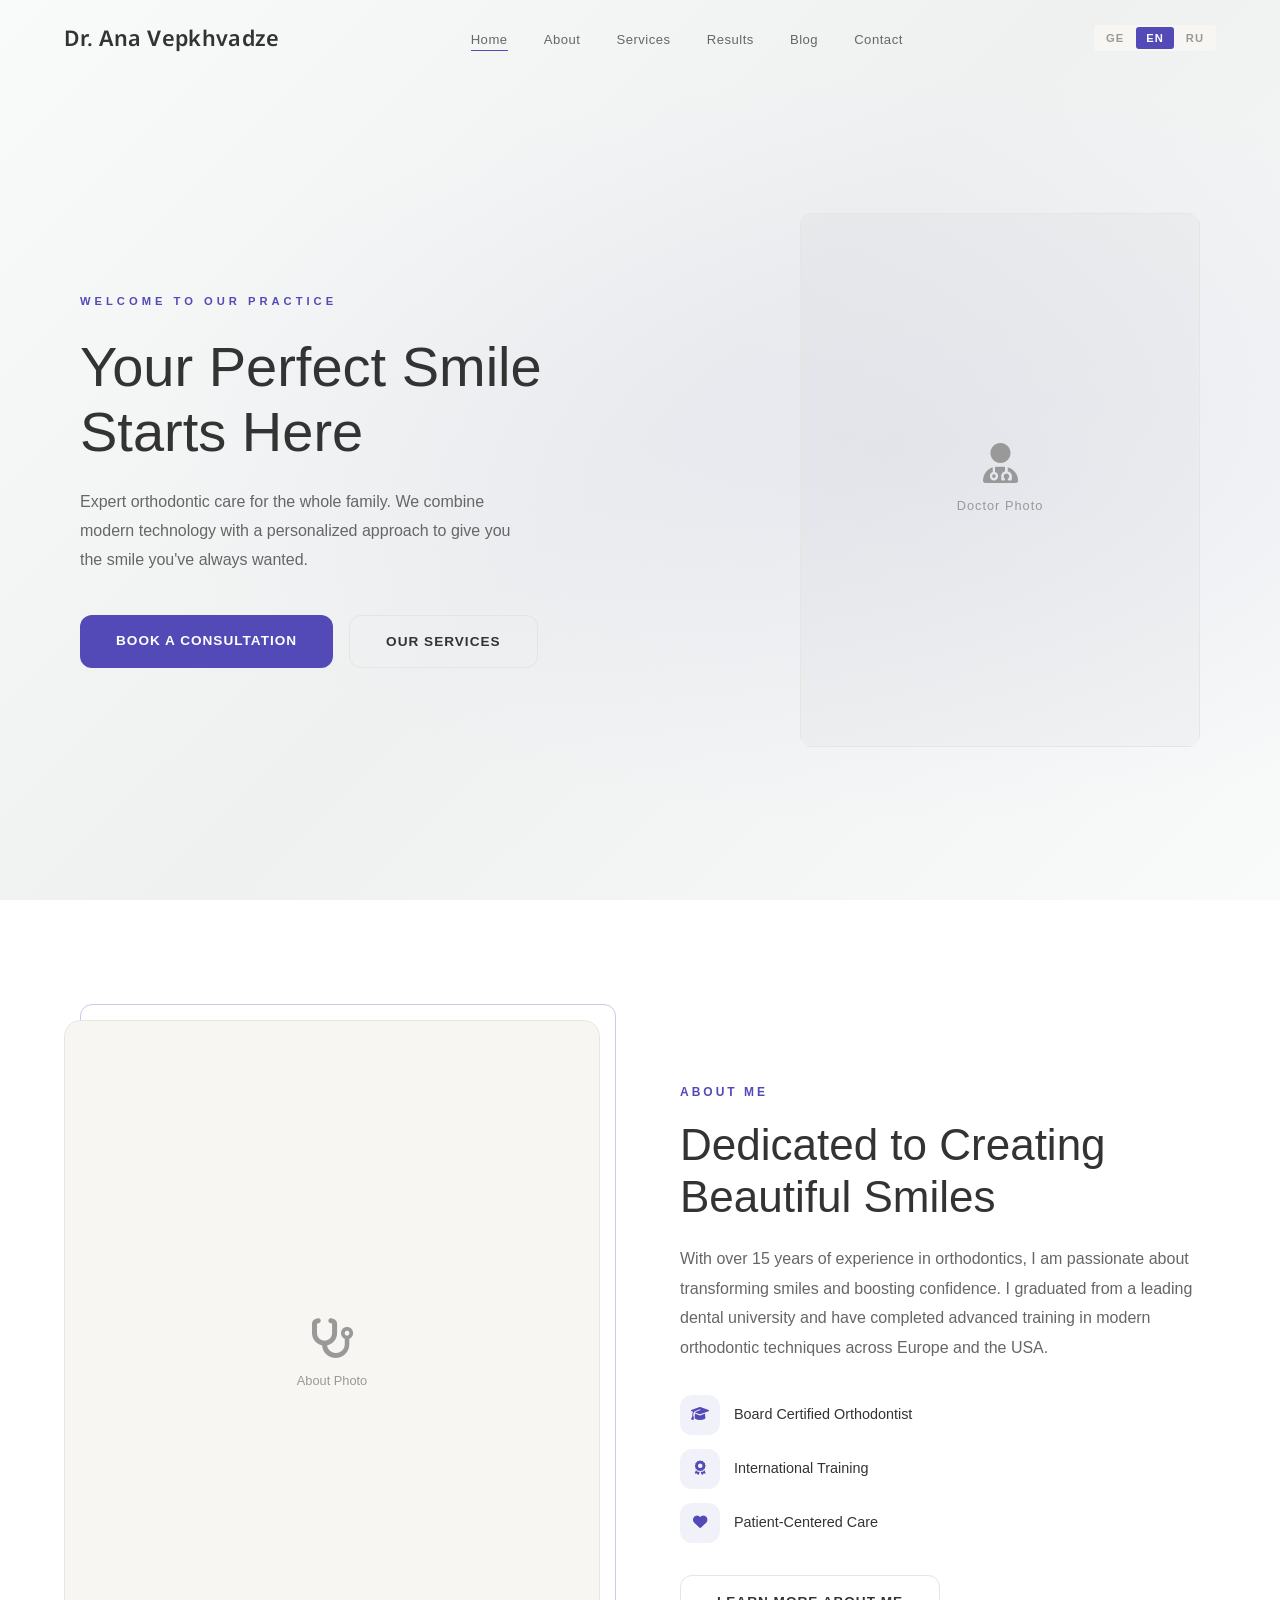
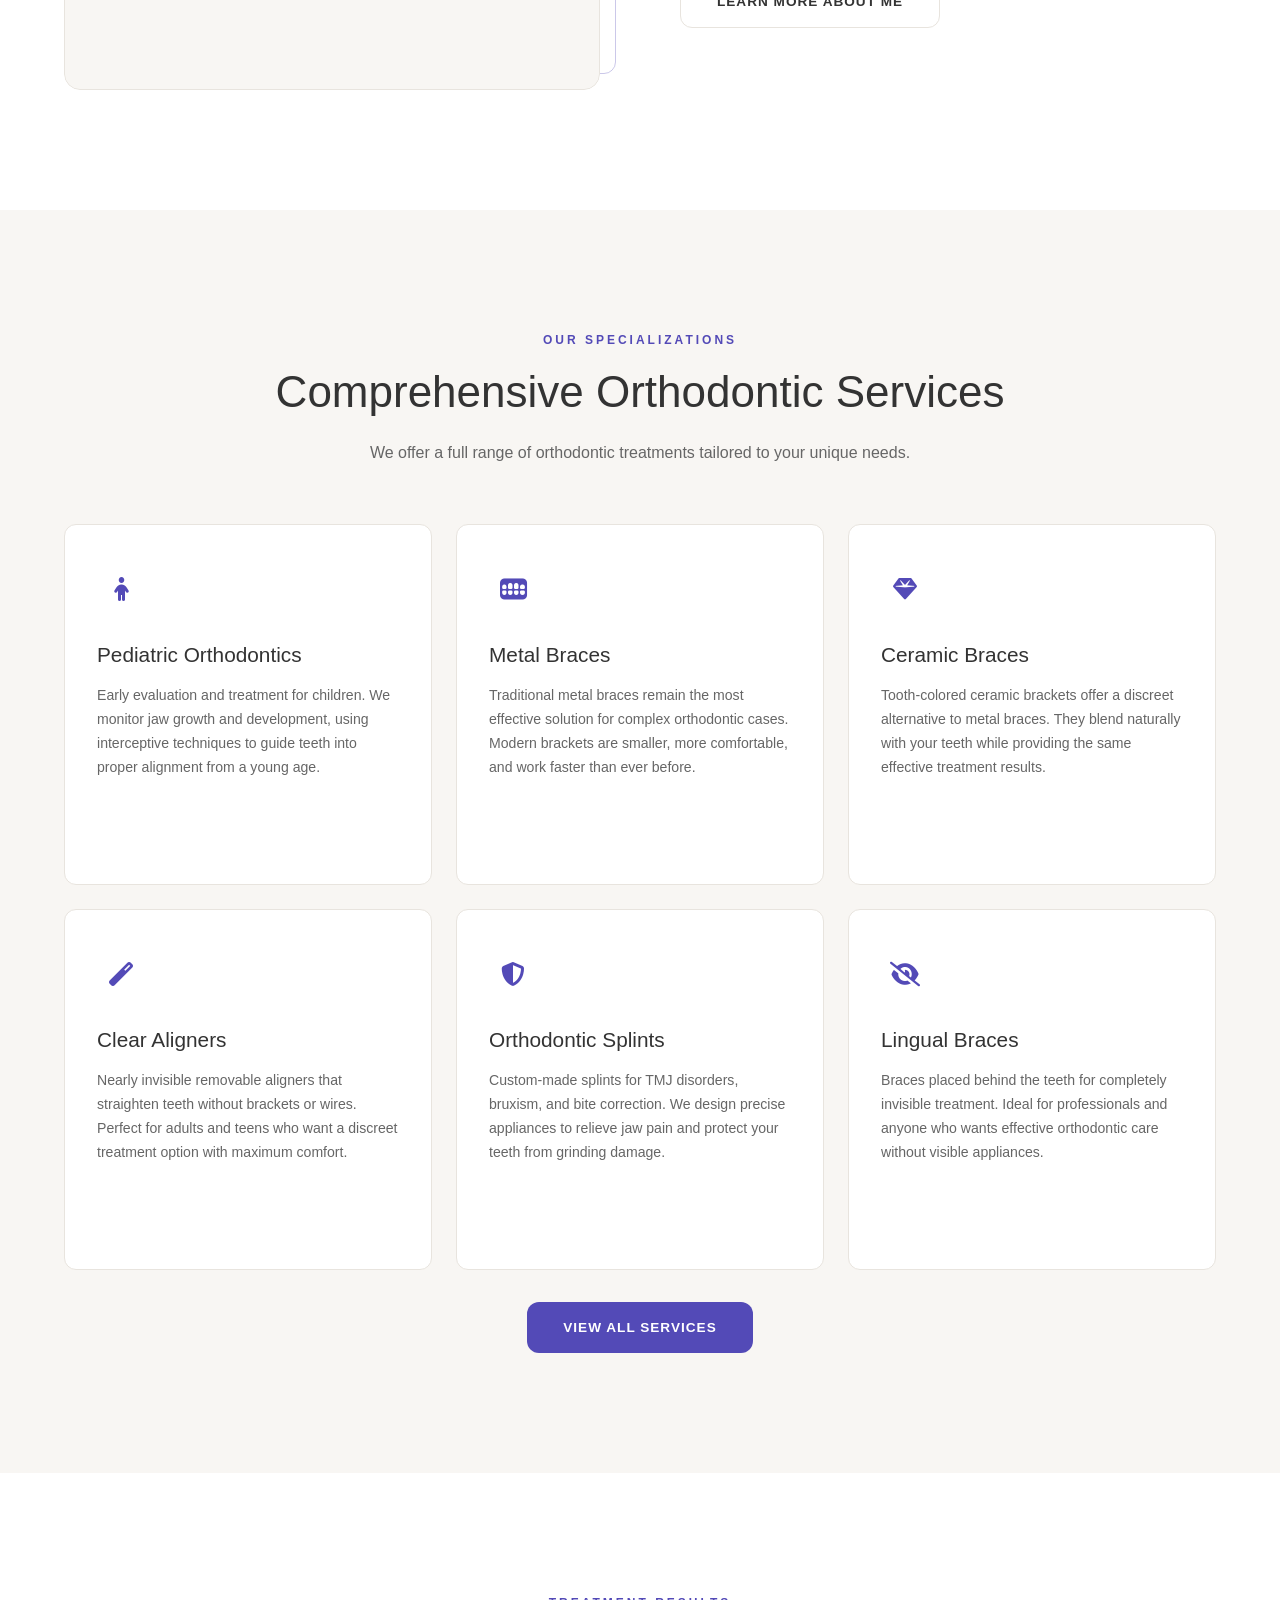
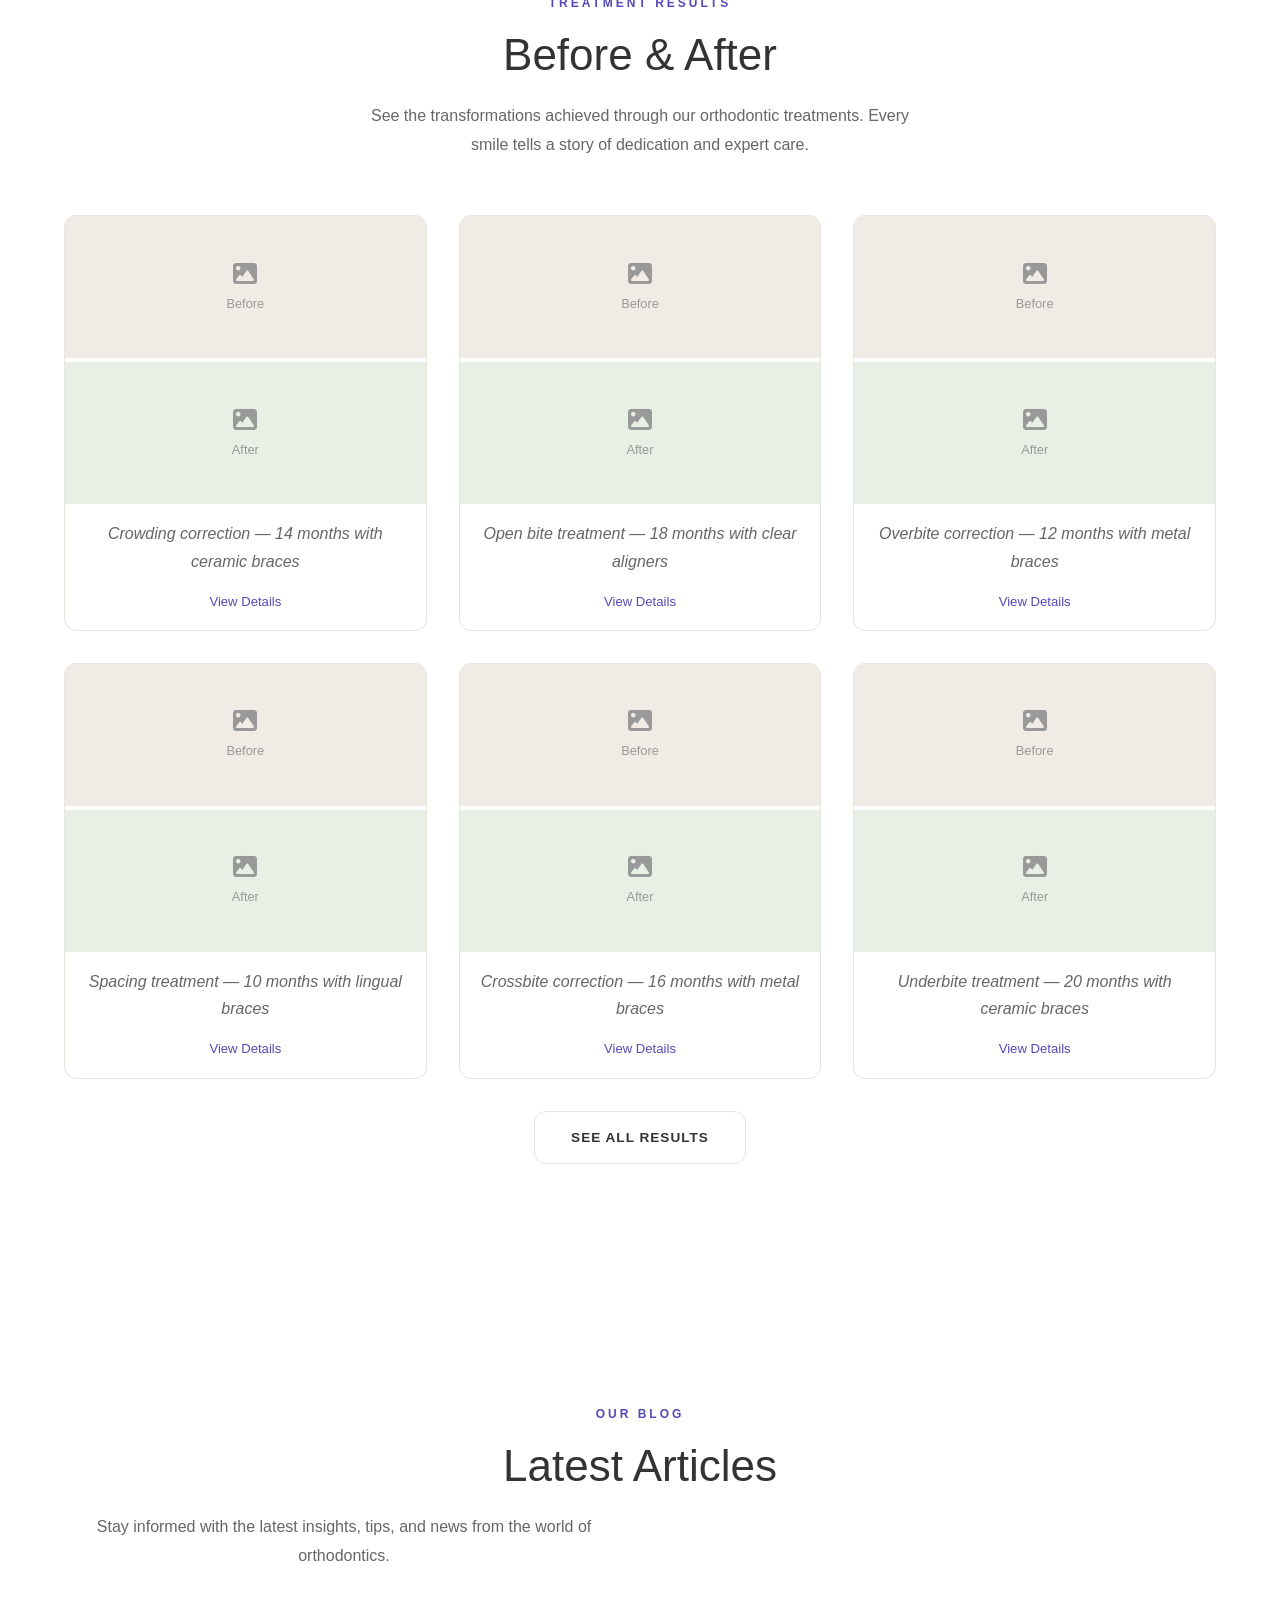
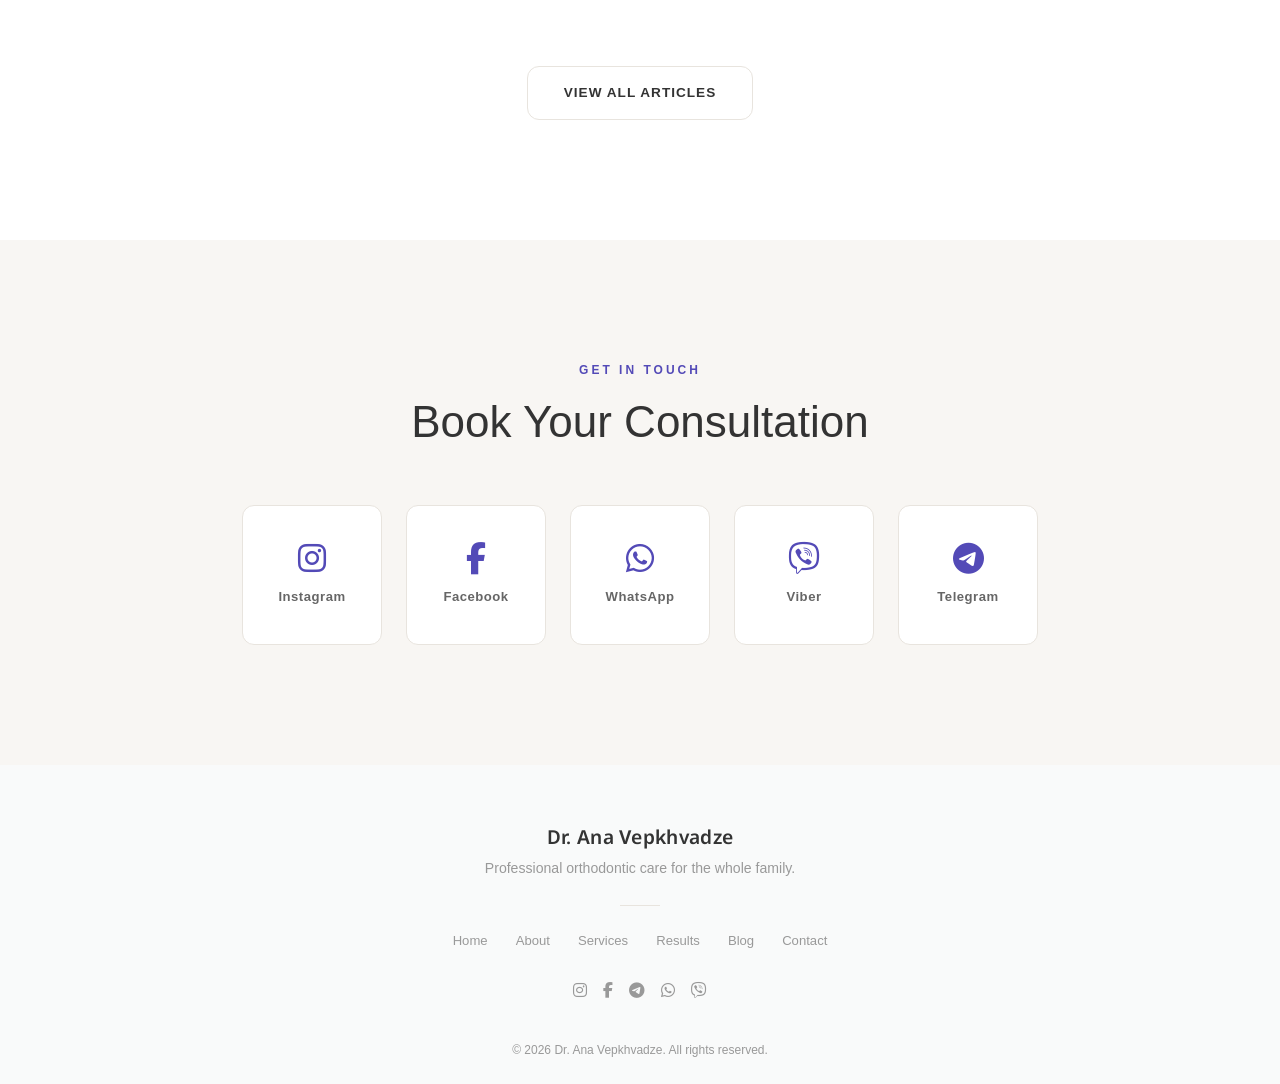
==== commit 32039b94: "Add complete Blog feature with listing, detail pages, and admin CMS - Blog nav link added to all pag" ====
--- a/index.html
+++ b/index.html
@@ -22,6 +22,7 @@
         <li><a href="about.html" data-i18n="nav.about">About</a></li>
         <li><a href="services.html" data-i18n="nav.services">Services</a></li>
         <li><a href="results.html" data-i18n="nav.results">Results</a></li>
+        <li><a href="blog.html" data-i18n="nav.blog">Blog</a></li>
         <li><a href="contact.html" data-i18n="nav.contact">Contact</a></li>
       </ul>
       <div class="nav-right">
@@ -250,6 +251,23 @@
     </div>
   </section>
 
+  <!-- Blog Preview -->
+  <section class="blog-section" id="blogSection">
+    <div class="container">
+      <div class="text-center">
+        <span class="section-label" data-i18n="blog.subtitle">Our Blog</span>
+        <h2 class="section-heading" data-i18n="blog.title">Latest Articles</h2>
+        <p class="section-desc" data-i18n="blog.description">Tips, insights, and news from our orthodontic practice.</p>
+      </div>
+      <div class="blog-grid stagger" id="blogGrid">
+        <!-- Populated by JS from admin data -->
+      </div>
+      <div class="section-action text-center" style="margin-top: 40px;">
+        <a href="blog.html" class="btn btn-outline-dark" data-i18n="blog.viewAll">View All Articles <i class="fas fa-arrow-right"></i></a>
+      </div>
+    </div>
+  </section>
+
   <!-- Contact Preview -->
   <section class="contact" id="contact">
     <div class="container">
@@ -295,6 +313,7 @@
         <a href="about.html" data-i18n="nav.about">About</a>
         <a href="services.html" data-i18n="nav.services">Services</a>
         <a href="results.html" data-i18n="nav.results">Results</a>
+        <a href="blog.html" data-i18n="nav.blog">Blog</a>
         <a href="contact.html" data-i18n="nav.contact">Contact</a>
       </nav>
       <div class="footer-social">
--- a/css/style.css
+++ b/css/style.css
@@ -429,27 +429,31 @@
 
 
 /* ========================================
-   About Section
+   About Page — Storytelling Layout
    ======================================== */
-.about {
-  padding: 120px 0;
+
+/* About Hero */
+.about-hero {
+  padding: 140px 0 80px;
   background: var(--white);
 }
 
-.about-grid {
+.about-hero-inner {
   display: grid;
-  grid-template-columns: 1fr 1fr;
-  gap: 80px;
-  align-items: center;
-}
-
-.about-photo { position: relative; }
+  grid-template-columns: 1fr 1.2fr;
+  gap: 64px;
+  align-items: center;
+}
+
+.about-hero-photo {
+  position: relative;
+}
 
 .about-photo-wrapper {
   position: relative;
   width: 100%;
   aspect-ratio: 4/5;
-  border-radius: 12px;
+  border-radius: 16px;
   overflow: hidden;
 }
 
@@ -470,10 +474,262 @@
   justify-content: center;
   gap: 12px;
   color: var(--text-muted);
+  border-radius: 16px;
 }
 
 .about-photo-placeholder i { font-size: 2.5rem; }
 .about-photo-placeholder span { font-size: 0.8rem; }
+
+.about-hero-content {
+  padding: 16px 0;
+}
+
+.about-hero-title {
+  font-family: var(--font-serif);
+  font-size: 2.8rem;
+  font-weight: 700;
+  color: var(--text);
+  line-height: 1.15;
+  margin: 16px 0 24px;
+}
+
+.about-hero-lead {
+  font-size: 1.1rem;
+  color: var(--text-light);
+  line-height: 1.85;
+  font-family: var(--font-serif);
+}
+
+/* Story / Philosophy */
+.about-story {
+  padding: 80px 0;
+  background: var(--cream);
+}
+
+.about-story-inner {
+  max-width: 800px;
+  margin: 0 auto;
+  text-align: center;
+}
+
+.about-story-quote {
+  font-family: var(--font-serif);
+  font-size: 1.6rem;
+  font-weight: 400;
+  color: var(--text);
+  line-height: 1.6;
+  margin-top: 20px;
+  font-style: italic;
+  position: relative;
+}
+
+.about-story-quote::before {
+  content: '\201C';
+  font-size: 4rem;
+  color: var(--gold);
+  position: absolute;
+  top: -20px;
+  left: 50%;
+  transform: translateX(-50%);
+  line-height: 1;
+  font-style: normal;
+}
+
+/* Timeline */
+.about-timeline {
+  padding: 100px 0;
+  background: var(--white);
+}
+
+.about-timeline .section-heading {
+  margin-bottom: 64px;
+}
+
+.about-timeline-track {
+  position: relative;
+  max-width: 700px;
+  margin: 0 auto;
+  padding-left: 48px;
+}
+
+.about-timeline-track::before {
+  content: '';
+  position: absolute;
+  left: 15px;
+  top: 0;
+  bottom: 0;
+  width: 2px;
+  background: var(--border);
+}
+
+.timeline-item {
+  position: relative;
+  padding-bottom: 48px;
+}
+
+.timeline-item:last-child {
+  padding-bottom: 0;
+}
+
+.timeline-item::before {
+  content: '';
+  position: absolute;
+  left: -40px;
+  top: 6px;
+  width: 14px;
+  height: 14px;
+  background: var(--gold);
+  border-radius: 50%;
+  border: 3px solid var(--white);
+  box-shadow: 0 0 0 2px var(--gold);
+  z-index: 2;
+}
+
+.timeline-year {
+  font-family: var(--font-serif);
+  font-size: 0.8rem;
+  font-weight: 700;
+  color: var(--gold);
+  text-transform: uppercase;
+  letter-spacing: 2px;
+  margin-bottom: 8px;
+}
+
+.timeline-content h3 {
+  font-size: 1.2rem;
+  font-weight: 600;
+  color: var(--text);
+  margin-bottom: 8px;
+}
+
+.timeline-content p {
+  font-size: 0.95rem;
+  color: var(--text-light);
+  line-height: 1.7;
+}
+
+/* Pillars / Values */
+.about-pillars {
+  padding: 100px 0;
+  background: var(--cream);
+}
+
+.about-pillars .section-heading {
+  margin-bottom: 12px;
+}
+
+.about-pillars .section-desc {
+  max-width: 560px;
+  margin: 0 auto 56px;
+}
+
+.about-pillars-grid {
+  display: grid;
+  grid-template-columns: repeat(4, 1fr);
+  gap: 28px;
+}
+
+.pillar-card {
+  background: var(--white);
+  border: 1px solid var(--border);
+  border-radius: 16px;
+  padding: 40px 28px;
+  text-align: center;
+  transition: all var(--transition);
+}
+
+.pillar-card:hover {
+  border-color: transparent;
+  box-shadow: var(--shadow-lg);
+  transform: translateY(-4px);
+}
+
+.pillar-icon {
+  width: 64px;
+  height: 64px;
+  background: var(--gold-bg);
+  border-radius: 16px;
+  display: flex;
+  align-items: center;
+  justify-content: center;
+  margin: 0 auto 20px;
+}
+
+.pillar-icon i {
+  color: var(--gold);
+  font-size: 1.4rem;
+}
+
+.pillar-card h3 {
+  font-size: 1.1rem;
+  font-weight: 600;
+  color: var(--text);
+  margin-bottom: 12px;
+}
+
+.pillar-card p {
+  font-size: 0.9rem;
+  color: var(--text-light);
+  line-height: 1.7;
+}
+
+/* CTA Section */
+.about-cta {
+  padding: 100px 0;
+  background: var(--gold);
+}
+
+.about-cta-title {
+  font-family: var(--font-serif);
+  font-size: 2.2rem;
+  font-weight: 700;
+  color: var(--white);
+  margin-bottom: 16px;
+}
+
+.about-cta-desc {
+  font-size: 1.05rem;
+  color: rgba(255,255,255,0.85);
+  margin-bottom: 32px;
+  max-width: 500px;
+  margin-left: auto;
+  margin-right: auto;
+}
+
+.about-cta .btn-primary {
+  background: var(--white);
+  color: var(--gold);
+  border: none;
+  padding: 16px 36px;
+  font-size: 0.85rem;
+  font-weight: 600;
+  letter-spacing: 1.5px;
+  text-transform: uppercase;
+  border-radius: 12px;
+  transition: all var(--transition);
+  display: inline-block;
+}
+
+.about-cta .btn-primary:hover {
+  background: rgba(255,255,255,0.9);
+  transform: translateY(-2px);
+  box-shadow: 0 8px 24px rgba(0,0,0,0.2);
+}
+
+/* Landing page about section (reused on index.html) */
+.about {
+  padding: 120px 0;
+  background: var(--white);
+}
+
+.about-grid {
+  display: grid;
+  grid-template-columns: 1fr 1fr;
+  gap: 80px;
+  align-items: center;
+}
+
+.about-photo { position: relative; }
 
 .about-photo-accent {
   position: absolute;
@@ -1142,6 +1398,213 @@
 }
 
 /* ========================================
+   Blog Section
+   ======================================== */
+.blog-section {
+  padding: 120px 0;
+  background: var(--white);
+}
+
+.blog-listing-page {
+  padding-top: 0;
+}
+
+.blog-grid {
+  display: grid;
+  grid-template-columns: repeat(3, 1fr);
+  gap: 32px;
+  margin-top: 56px;
+}
+
+.blog-card {
+  background: var(--white);
+  border: 1px solid var(--border);
+  border-radius: 12px;
+  overflow: hidden;
+  transition: all var(--transition);
+  display: flex;
+  flex-direction: column;
+}
+
+.blog-card:hover {
+  box-shadow: var(--shadow-lg);
+  border-color: transparent;
+  transform: translateY(-4px);
+}
+
+.blog-card-image {
+  position: relative;
+  width: 100%;
+  height: 200px;
+  overflow: hidden;
+  background: var(--cream);
+}
+
+.blog-card-image img {
+  width: 100%;
+  height: 100%;
+  object-fit: cover;
+  transition: transform 0.5s ease;
+}
+
+.blog-card:hover .blog-card-image img {
+  transform: scale(1.05);
+}
+
+.blog-card-placeholder {
+  width: 100%;
+  height: 100%;
+  display: flex;
+  flex-direction: column;
+  align-items: center;
+  justify-content: center;
+  gap: 8px;
+  color: var(--text-muted);
+  background: var(--cream);
+}
+
+.blog-card-placeholder i { font-size: 1.5rem; }
+.blog-card-placeholder span { font-size: 0.8rem; }
+
+.blog-card-body {
+  padding: 24px;
+  display: flex;
+  flex-direction: column;
+  flex: 1;
+}
+
+.blog-card-date {
+  font-size: 0.75rem;
+  color: var(--text-muted);
+  text-transform: uppercase;
+  letter-spacing: 1px;
+  margin-bottom: 8px;
+}
+
+.blog-card-title {
+  font-size: 1.1rem;
+  font-weight: 600;
+  color: var(--text);
+  line-height: 1.4;
+  margin-bottom: 12px;
+}
+
+.blog-card-excerpt {
+  font-size: 0.9rem;
+  color: var(--text-light);
+  line-height: 1.6;
+  flex: 1;
+  display: -webkit-box;
+  -webkit-line-clamp: 3;
+  -webkit-box-orient: vertical;
+  overflow: hidden;
+}
+
+.blog-card-link {
+  display: inline-flex;
+  align-items: center;
+  gap: 6px;
+  margin-top: 16px;
+  font-size: 0.82rem;
+  font-weight: 600;
+  color: var(--gold);
+  transition: gap var(--transition);
+}
+
+.blog-card:hover .blog-card-link {
+  gap: 10px;
+}
+
+.blog-empty {
+  text-align: center;
+  color: var(--text-muted);
+  font-style: italic;
+  font-family: var(--font-serif);
+  font-size: 1.1rem;
+  padding: 60px 0;
+}
+
+/* Blog Post Detail */
+.blog-post-detail {
+  padding: 48px 0 80px;
+  background: var(--white);
+}
+
+.blog-post-header {
+  max-width: 700px;
+  margin: 0 auto 40px;
+  text-align: center;
+}
+
+.blog-post-date {
+  font-size: 0.78rem;
+  color: var(--text-muted);
+  text-transform: uppercase;
+  letter-spacing: 1.5px;
+  margin-bottom: 12px;
+}
+
+.blog-post-title {
+  font-family: var(--font-serif);
+  font-size: 2.4rem;
+  font-weight: 700;
+  color: var(--text);
+  line-height: 1.2;
+  margin-bottom: 16px;
+}
+
+.blog-post-excerpt {
+  font-size: 1.1rem;
+  color: var(--text-light);
+  line-height: 1.7;
+  font-family: var(--font-serif);
+}
+
+.blog-post-featured {
+  max-width: 800px;
+  margin: 0 auto 48px;
+  border-radius: 12px;
+  overflow: hidden;
+}
+
+.blog-post-featured img {
+  width: 100%;
+  display: block;
+  border-radius: 12px;
+}
+
+.blog-post-blocks {
+  max-width: 700px;
+  margin: 0 auto;
+  display: flex;
+  flex-direction: column;
+  gap: 32px;
+}
+
+.blog-block {
+  opacity: 0;
+  transform: translateY(20px);
+  transition: opacity 0.6s ease, transform 0.6s ease;
+}
+
+.blog-block.visible {
+  opacity: 1;
+  transform: translateY(0);
+}
+
+.blog-block-image img {
+  width: 100%;
+  border-radius: 12px;
+}
+
+.blog-block-text {
+  font-size: 1.05rem;
+  color: var(--text-light);
+  line-height: 1.85;
+  font-family: var(--font-serif);
+}
+
+/* ========================================
    Contact Section
    ======================================== */
 .contact {
@@ -1453,6 +1916,10 @@
   .case-hero-inner { grid-template-columns: 1fr; gap: 32px; }
   .case-hero-placeholder { height: 360px; }
   .case-related-grid { grid-template-columns: repeat(2, 1fr); }
+  .about-hero-inner { grid-template-columns: 1fr; gap: 40px; }
+  .about-hero-photo { max-width: 400px; margin: 0 auto; }
+  .about-hero-title { font-size: 2.2rem; }
+  .about-pillars-grid { grid-template-columns: repeat(2, 1fr); }
 }
 
 @media (max-width: 768px) {
@@ -1492,13 +1959,21 @@
 
   .about-grid { grid-template-columns: 1fr; gap: 48px; }
   .about-photo-wrapper { max-width: 360px; margin: 0 auto; }
+  .about-hero-inner { text-align: center; }
+  .about-hero-title { font-size: 1.8rem; }
+  .about-story-quote { font-size: 1.25rem; }
+  .about-pillars-grid { grid-template-columns: 1fr; max-width: 400px; margin: 0 auto; }
+  .about-cta-title { font-size: 1.6rem; }
 
   .services-grid { grid-template-columns: 1fr 1fr; }
   .results-grid { grid-template-columns: repeat(2, 1fr); }
+  .blog-grid { grid-template-columns: repeat(2, 1fr); }
 }
 
 @media (max-width: 768px) {
   .results-grid { grid-template-columns: 1fr; }
+  .blog-grid { grid-template-columns: 1fr; }
+  .blog-post-title { font-size: 1.6rem; }
   .contact-grid { grid-template-columns: 1fr; }
 
   .page-header { padding: 120px 0 48px; }
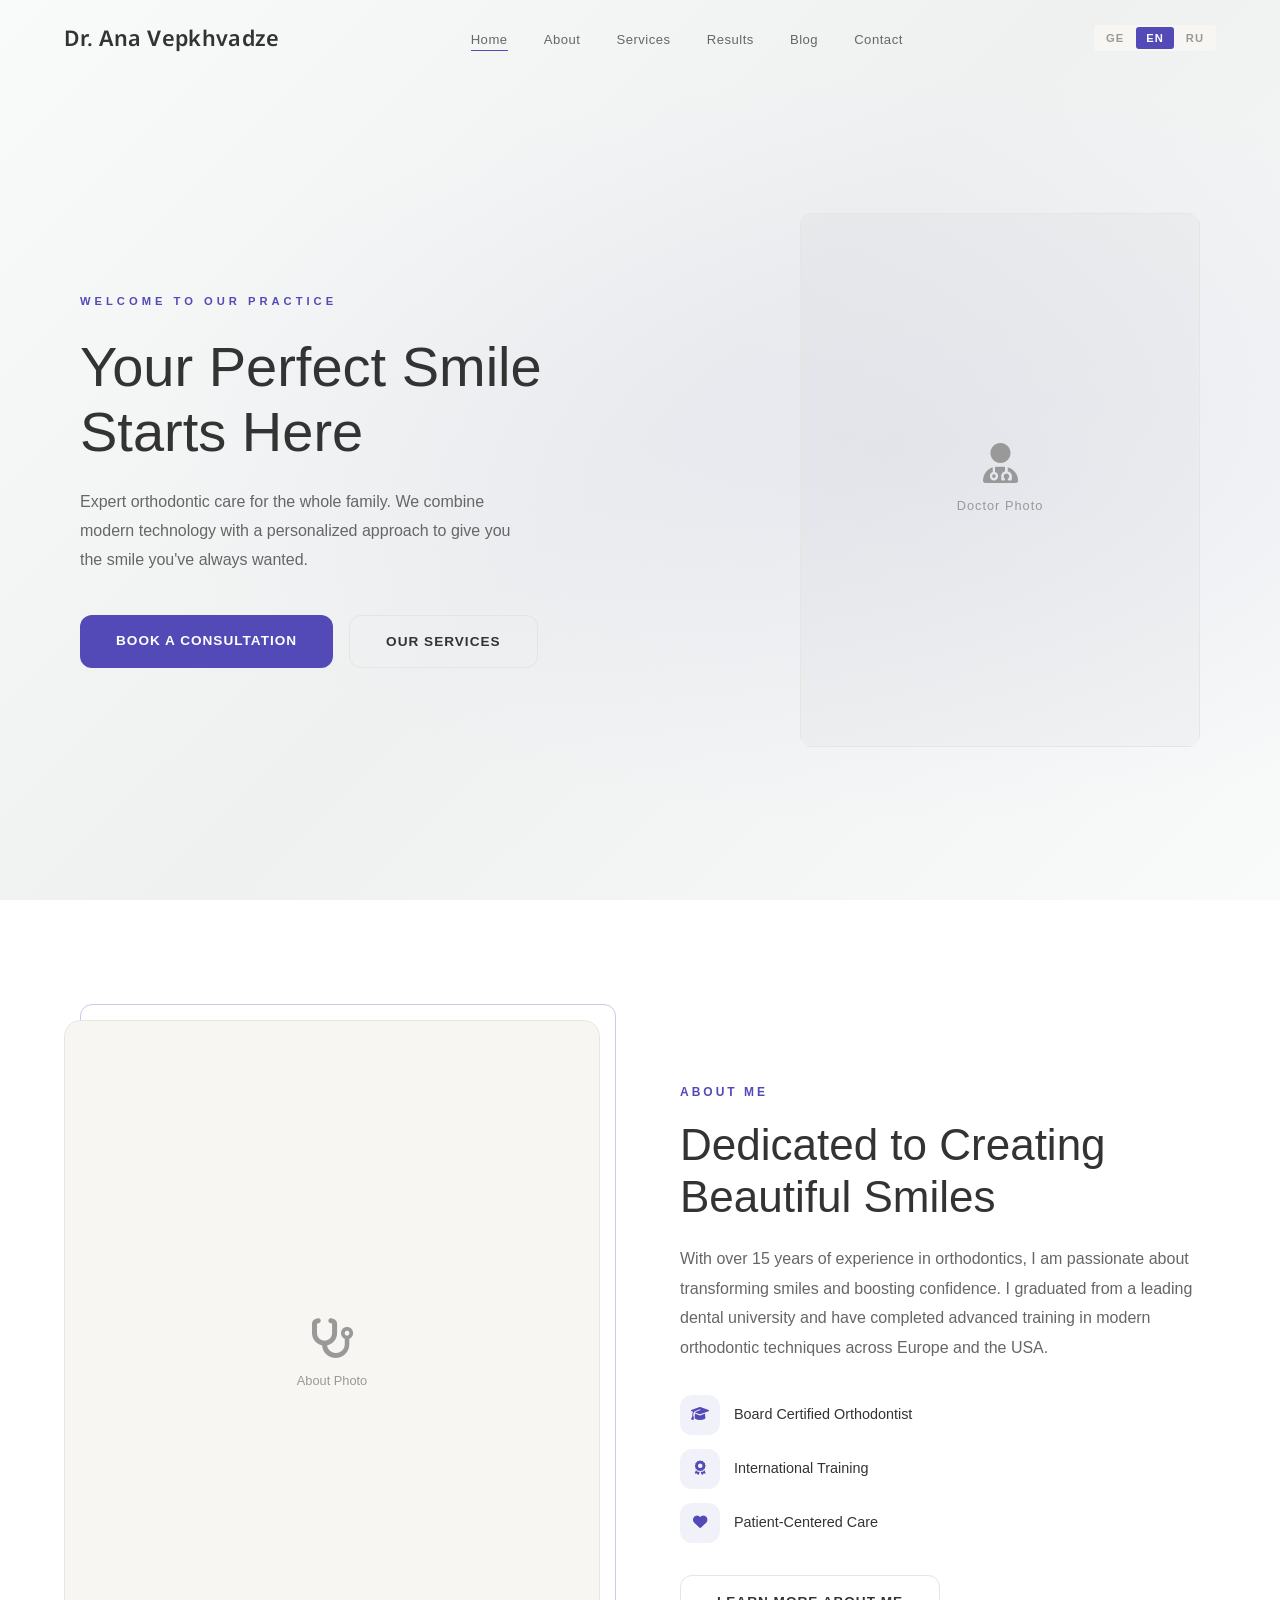
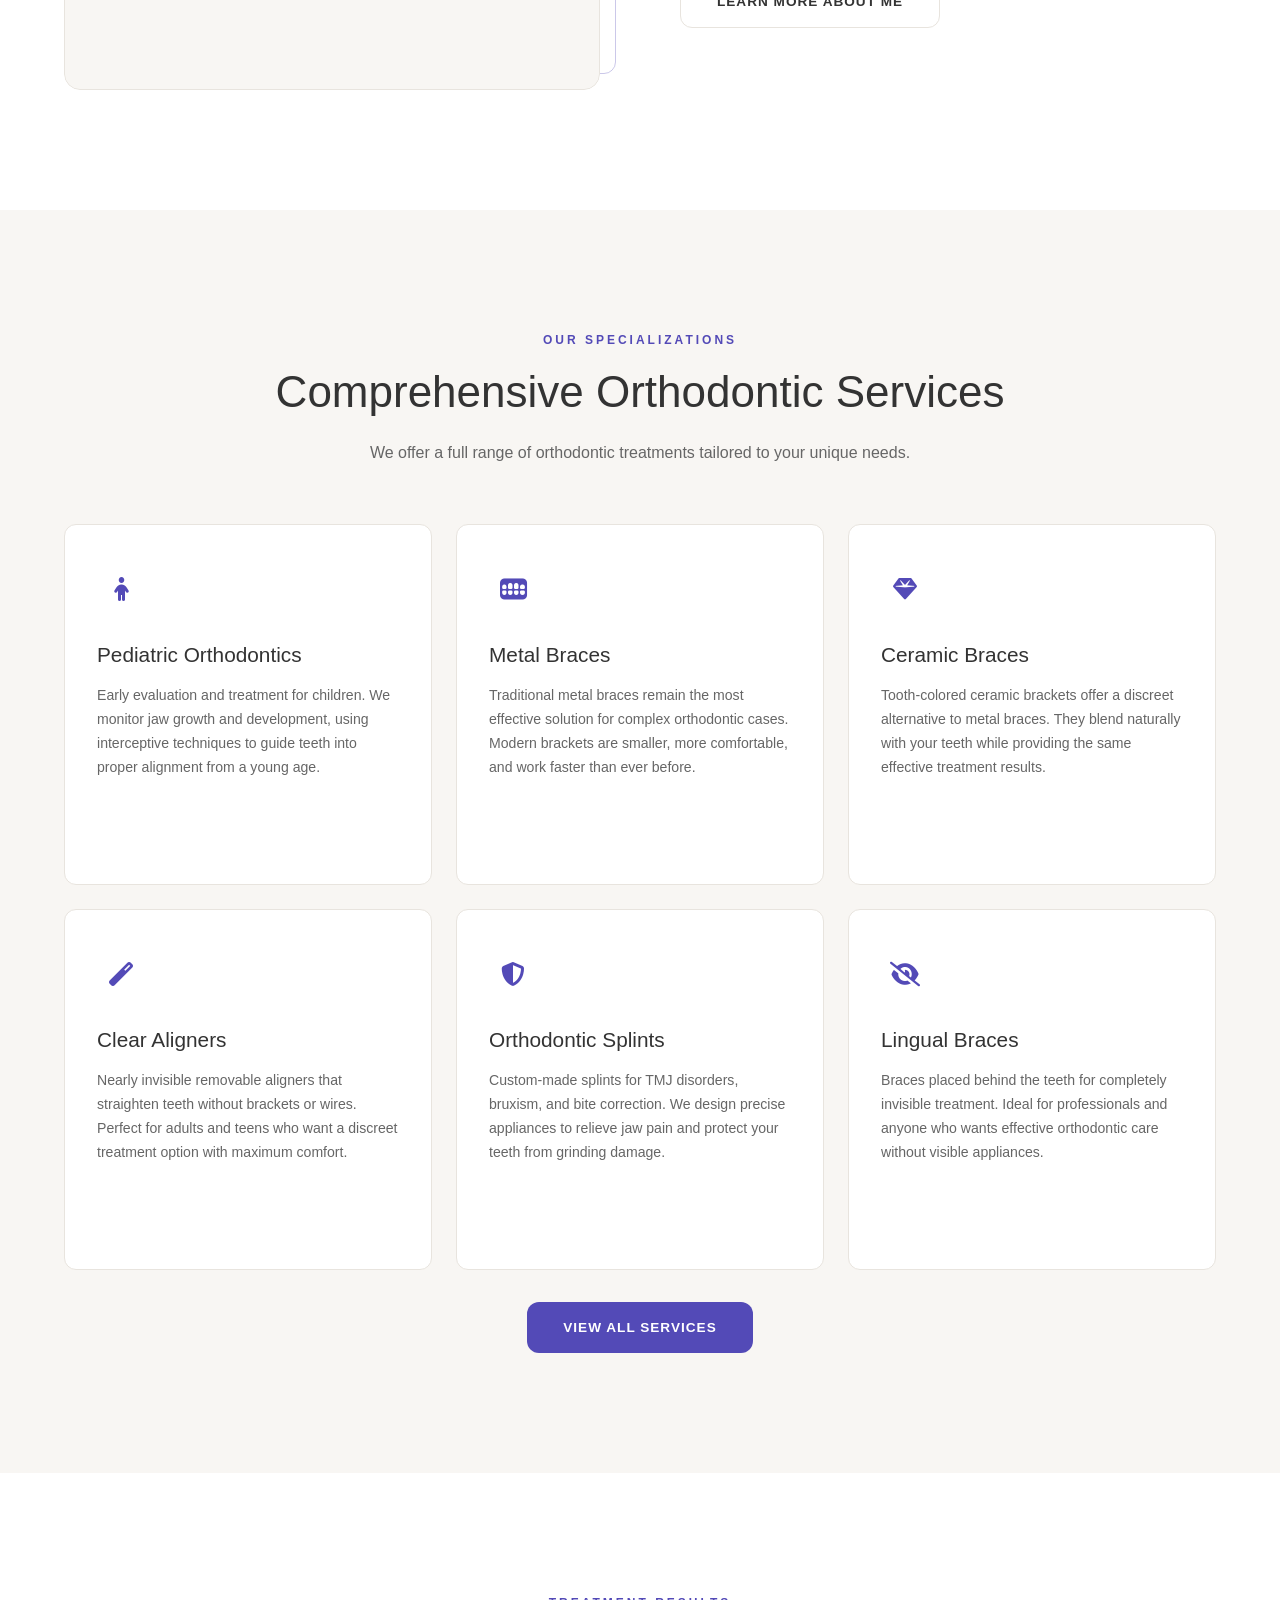
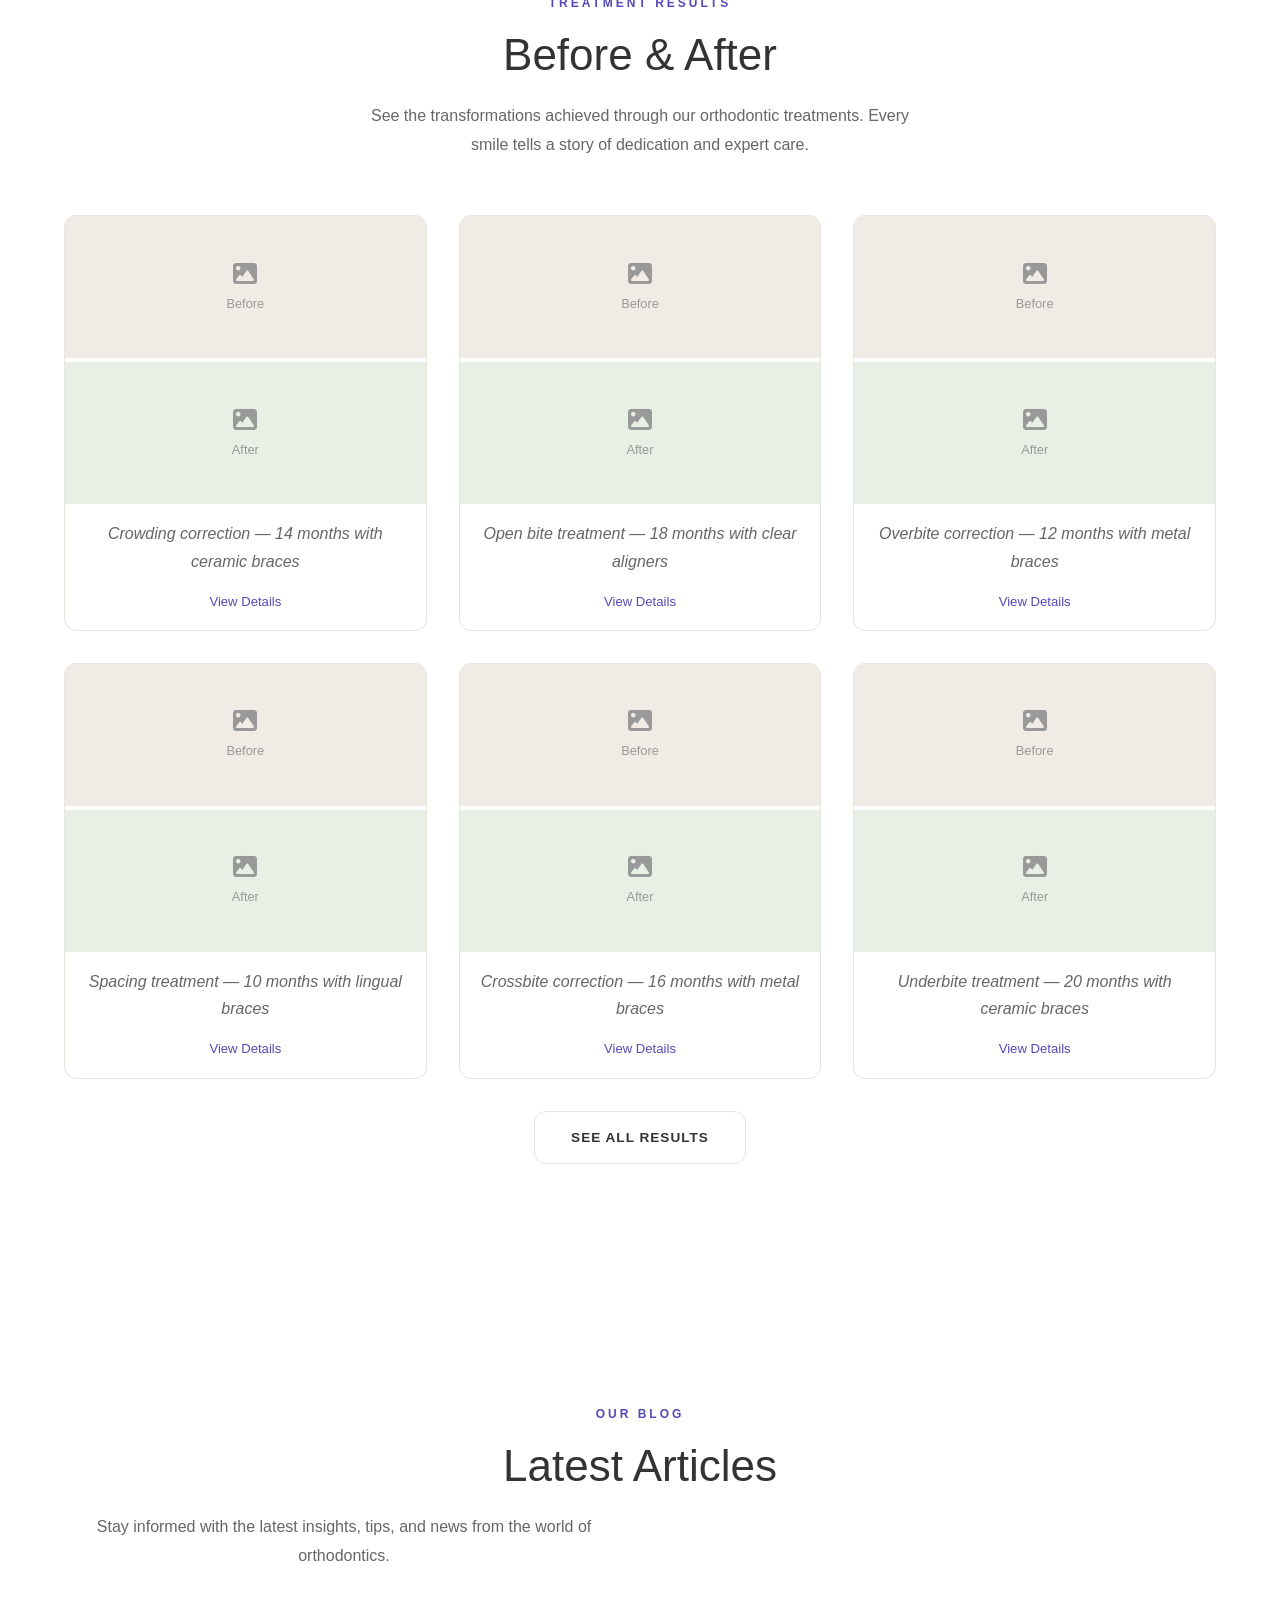
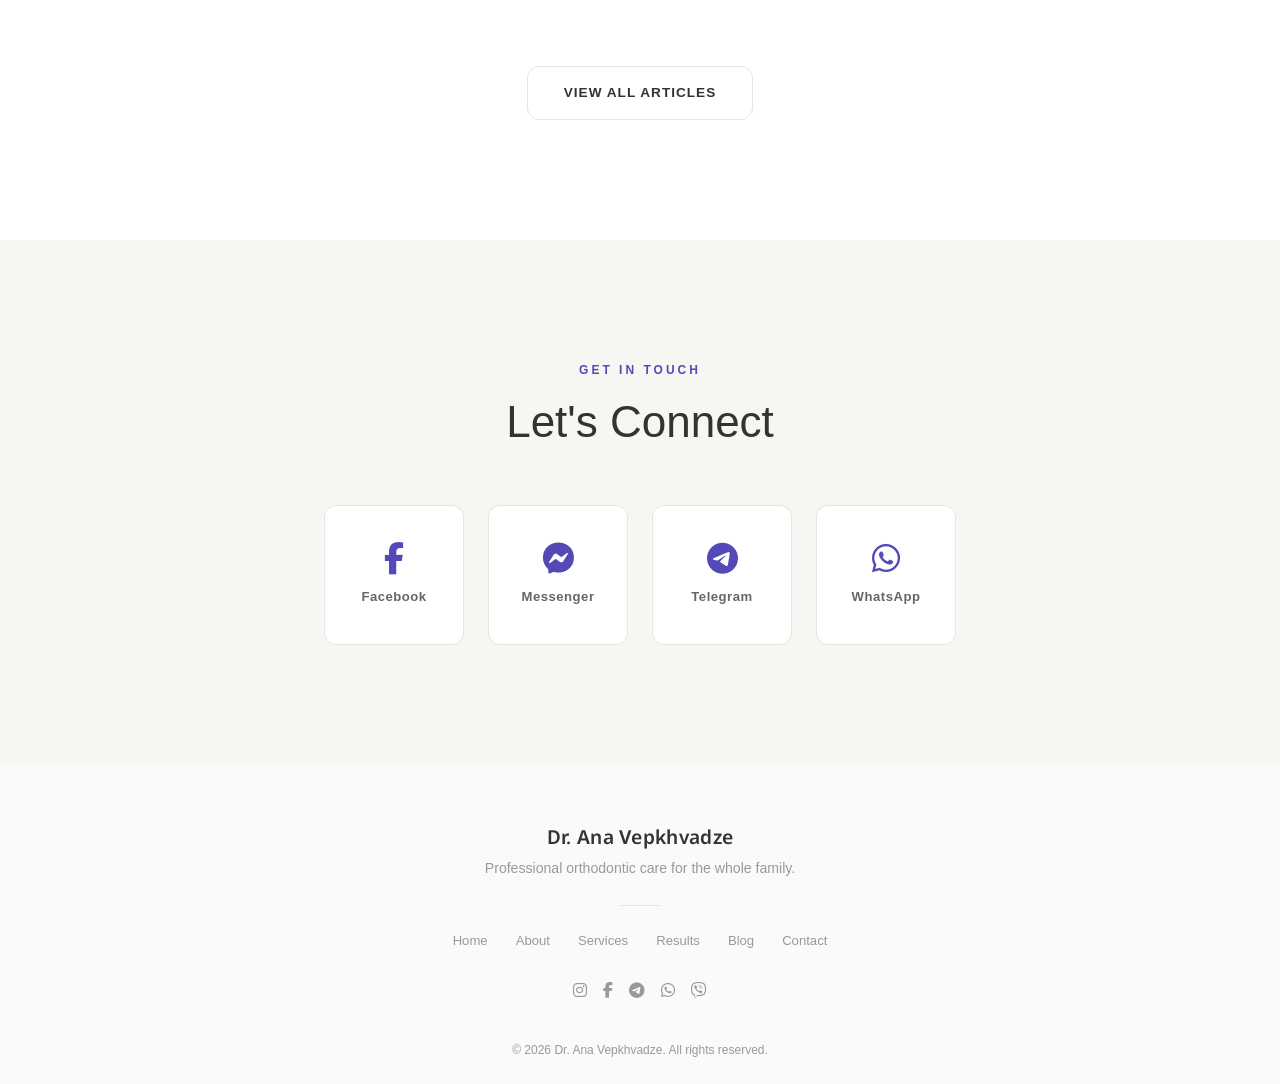
==== commit 3cc1c4dc: "Make About page fully admin-editable and redesign Contact page as social-contact About Page Admin: -" ====
--- a/index.html
+++ b/index.html
@@ -276,25 +276,21 @@
         <h2 class="section-heading" data-i18n="contact.title">Book Your Consultation</h2>
       </div>
       <div class="social-links-grid reveal">
-        <a href="#" class="social-link-card" data-social="instagram">
-          <i class="fab fa-instagram"></i>
-          <span>Instagram</span>
-        </a>
         <a href="#" class="social-link-card" data-social="facebook">
           <i class="fab fa-facebook-f"></i>
           <span>Facebook</span>
         </a>
-        <a href="#" class="social-link-card" data-social="whatsapp">
-          <i class="fab fa-whatsapp"></i>
-          <span>WhatsApp</span>
-        </a>
-        <a href="#" class="social-link-card" data-social="viber">
-          <i class="fab fa-viber"></i>
-          <span>Viber</span>
+        <a href="#" class="social-link-card" data-social="messenger">
+          <i class="fab fa-facebook-messenger"></i>
+          <span>Messenger</span>
         </a>
         <a href="#" class="social-link-card" data-social="telegram">
           <i class="fab fa-telegram-plane"></i>
           <span>Telegram</span>
+        </a>
+        <a href="#" class="social-link-card" data-social="whatsapp">
+          <i class="fab fa-whatsapp"></i>
+          <span>WhatsApp</span>
         </a>
       </div>
     </div>
--- a/css/style.css
+++ b/css/style.css
@@ -896,6 +896,148 @@
 }
 
 /* ========================================
+   Service Detail Page
+   ======================================== */
+.service-detail {
+  padding: 48px 0 60px;
+  background: var(--white);
+}
+
+.service-detail-header {
+  max-width: 700px;
+  margin: 0 auto 48px;
+  text-align: center;
+}
+
+.service-detail-icon {
+  display: flex;
+  align-items: center;
+  justify-content: center;
+  width: 72px;
+  height: 72px;
+  margin: 0 auto 24px;
+  font-size: 32px;
+  color: var(--gold);
+  border: 2px solid var(--border);
+  border-radius: 16px;
+  background: var(--cream);
+}
+
+.service-detail-icon img {
+  width: 56px;
+  height: 56px;
+  object-fit: contain;
+}
+
+.service-detail-title {
+  font-family: var(--font-serif);
+  font-size: 2.2rem;
+  font-weight: 700;
+  color: var(--text);
+  line-height: 1.2;
+  margin-bottom: 16px;
+}
+
+.service-detail-desc {
+  font-size: 1.05rem;
+  color: var(--text-light);
+  line-height: 1.75;
+  font-family: var(--font-serif);
+}
+
+.service-detail-blocks {
+  max-width: 800px;
+  margin: 0 auto;
+  display: flex;
+  flex-direction: column;
+  gap: 36px;
+}
+
+.svc-block {
+  opacity: 0;
+  transform: translateY(20px);
+  transition: opacity 0.6s ease, transform 0.6s ease;
+}
+
+.svc-block.visible {
+  opacity: 1;
+  transform: translateY(0);
+}
+
+.svc-block-image {
+  max-width: 800px;
+  margin: 0 auto;
+}
+
+.svc-block-image img {
+  width: 100%;
+  height: 400px;
+  object-fit: cover;
+  border-radius: 12px;
+  display: block;
+}
+
+.svc-block-text {
+  font-size: 1.05rem;
+  color: var(--text-light);
+  line-height: 1.85;
+  font-family: var(--font-serif);
+}
+
+.svc-block-image-text {
+  display: grid;
+  grid-template-columns: 1fr 1fr;
+  gap: 32px;
+  align-items: center;
+}
+
+.svc-block-image-text:nth-child(even) {
+  direction: rtl;
+}
+
+.svc-block-image-text:nth-child(even) > * {
+  direction: ltr;
+}
+
+.svc-block-it-img img {
+  width: 100%;
+  height: 280px;
+  object-fit: cover;
+  border-radius: 12px;
+  display: block;
+}
+
+.svc-block-it-text {
+  font-size: 1.02rem;
+  color: var(--text-light);
+  line-height: 1.8;
+  font-family: var(--font-serif);
+}
+
+/* Service Results Section (bottom of service page) */
+.service-results-section {
+  padding: 80px 0;
+  background: var(--cream);
+}
+
+.service-results-section .section-label {
+  text-align: center;
+  display: block;
+}
+
+.service-results-section .section-heading {
+  text-align: center;
+  margin-bottom: 40px;
+}
+
+.service-results-section .results-grid {
+  display: grid;
+  grid-template-columns: repeat(2, 1fr);
+  gap: 24px;
+  margin-bottom: 40px;
+}
+
+/* ========================================
    Before / After Results
    ======================================== */
 .results {
@@ -1605,18 +1747,11 @@
 }
 
 /* ========================================
-   Contact Section
+   Contact Section (Homepage Preview)
    ======================================== */
 .contact {
   padding: 120px 0;
   background: var(--cream);
-}
-
-.contact-grid {
-  display: grid;
-  grid-template-columns: 1fr 1fr;
-  gap: 64px;
-  margin-top: 56px;
 }
 
 .social-links-grid {
@@ -1666,158 +1801,178 @@
   color: var(--white);
 }
 
-.contact-info {
-  display: flex;
-  flex-direction: column;
-  gap: 28px;
-}
-
-.contact-item {
-  display: flex;
+/* ========================================
+   Social Contact Page
+   ======================================== */
+.social-contact {
+  position: relative;
+  min-height: calc(100vh - 72px);
+  display: flex;
+  align-items: center;
+  background: linear-gradient(160deg, var(--white) 0%, var(--cream) 50%, var(--white) 100%);
+  padding: 140px 0 100px;
+  overflow: hidden;
+}
+
+.social-contact-inner {
+  text-align: center;
+  position: relative;
+  z-index: 2;
+}
+
+.social-contact-title {
+  font-family: var(--font-serif);
+  font-size: 3rem;
+  font-weight: 700;
+  color: var(--text);
+  line-height: 1.15;
+  margin: 16px 0 20px;
+}
+
+.social-contact-desc {
+  font-size: 1.1rem;
+  color: var(--text-light);
+  line-height: 1.75;
+  max-width: 520px;
+  margin: 0 auto 56px;
+  font-family: var(--font-serif);
+}
+
+/* Smile curve decoration */
+.smile-curve {
+  width: 80px;
+  margin: 0 auto 24px;
+  color: var(--gold);
+}
+
+/* Orthodontic decorative SVGs */
+.ortho-deco {
+  position: absolute;
+  pointer-events: none;
+  color: var(--gold);
+  z-index: 1;
+}
+
+.ortho-deco-1 {
+  width: 200px;
+  top: 80px;
+  right: -20px;
+}
+
+.ortho-deco-2 {
+  width: 300px;
+  bottom: 60px;
+  left: -40px;
+}
+
+.ortho-deco-3 {
+  width: 120px;
+  top: 50%;
+  left: 40px;
+  transform: translateY(-50%);
+}
+
+.ortho-bracket-line {
+  width: 400px;
+  margin: 56px auto 0;
+  color: var(--gold);
+}
+
+/* Social Channel Cards */
+.social-channels {
+  display: grid;
+  grid-template-columns: repeat(2, 1fr);
+  gap: 20px;
+  max-width: 640px;
+  margin: 0 auto;
+}
+
+.social-channel-card {
+  display: flex;
+  align-items: center;
   gap: 16px;
-  align-items: flex-start;
-}
-
-.contact-item-icon {
-  width: 44px;
-  height: 44px;
-  background: var(--gold-bg);
-  border-radius: 12px;
+  padding: 24px 28px;
+  background: var(--white);
+  border: 1px solid var(--border);
+  border-radius: 16px;
+  text-decoration: none;
+  transition: all var(--transition);
+  position: relative;
+}
+
+.social-channel-card:hover {
+  border-color: transparent;
+  box-shadow: 0 8px 32px rgba(83, 74, 183, 0.12);
+  transform: translateY(-3px);
+}
+
+.social-channel-icon {
+  width: 52px;
+  height: 52px;
+  border-radius: 14px;
   display: flex;
   align-items: center;
   justify-content: center;
+  font-size: 1.3rem;
   flex-shrink: 0;
-}
-
-.contact-item-icon i { color: var(--gold); font-size: 0.95rem; }
-
-.contact-item h4 {
-  font-size: 0.75rem;
+  transition: all var(--transition);
+}
+
+.social-channel-facebook {
+  background: #EBF0FF;
+  color: #1877F2;
+}
+
+.social-channel-messenger {
+  background: #F0E6FF;
+  color: #A033FF;
+}
+
+.social-channel-telegram {
+  background: #E8F4FD;
+  color: #0088CC;
+}
+
+.social-channel-whatsapp {
+  background: #E8F8E8;
+  color: #25D366;
+}
+
+.social-channel-card:hover .social-channel-facebook { background: #1877F2; color: #fff; }
+.social-channel-card:hover .social-channel-messenger { background: #A033FF; color: #fff; }
+.social-channel-card:hover .social-channel-telegram { background: #0088CC; color: #fff; }
+.social-channel-card:hover .social-channel-whatsapp { background: #25D366; color: #fff; }
+
+.social-channel-info {
+  flex: 1;
+  text-align: left;
+}
+
+.social-channel-info h3 {
+  font-size: 1rem;
   font-weight: 600;
-  text-transform: uppercase;
-  letter-spacing: 1.5px;
+  color: var(--text);
+  margin-bottom: 2px;
+}
+
+.social-channel-info p {
+  font-size: 0.82rem;
   color: var(--text-muted);
-  margin-bottom: 4px;
-}
-
-.contact-item p { font-size: 0.95rem; color: var(--text); }
-.contact-item a { color: var(--gold); }
-.contact-item a:hover { color: var(--gold-dark); }
-
-.social-section { margin-top: 16px; }
-
-.social-section h4 {
-  font-size: 0.75rem;
-  font-weight: 600;
-  text-transform: uppercase;
-  letter-spacing: 1.5px;
+}
+
+.social-channel-arrow {
   color: var(--text-muted);
-  margin-bottom: 14px;
-}
-
-.social-icons {
-  display: flex;
-  gap: 10px;
-  flex-wrap: wrap;
-}
-
-.social-icon {
-  width: 42px;
-  height: 42px;
-  display: flex;
-  align-items: center;
-  justify-content: center;
-  border: 1px solid var(--border);
-  border-radius: 12px;
-  color: var(--text-light);
-  font-size: 1rem;
+  font-size: 0.85rem;
   transition: all var(--transition);
-}
-
-.social-icon:hover {
-  background: var(--gold);
-  border-color: var(--gold);
-  color: var(--white);
-  transform: translateY(-2px);
-}
-
-/* Contact Form */
-.contact-form {
-  background: var(--white);
-  padding: 48px;
-  border: 1px solid var(--border);
-  border-radius: 12px;
-}
-
-.form-group {
-  position: relative;
-  margin-bottom: 24px;
-}
-
-.form-group input,
-.form-group textarea {
-  width: 100%;
-  padding: 14px 0;
-  font-size: 0.95rem;
-  font-family: var(--font-sans);
-  border: none;
-  border-bottom: 1px solid var(--border);
-  background: transparent;
-  color: var(--text);
-  outline: none;
-  transition: border-color var(--transition);
-}
-
-.form-group input:focus,
-.form-group textarea:focus {
-  border-bottom-color: var(--gold);
-}
-
-.form-group label {
-  position: absolute;
-  top: 14px;
-  left: 0;
-  font-size: 0.88rem;
-  color: var(--text-muted);
-  pointer-events: none;
-  transition: all var(--transition);
-}
-
-.form-group input:focus ~ label,
-.form-group input:not(:placeholder-shown) ~ label,
-.form-group textarea:focus ~ label,
-.form-group textarea:not(:placeholder-shown) ~ label {
-  top: -10px;
-  font-size: 0.7rem;
+  opacity: 0;
+  transform: translateX(-4px);
+}
+
+.social-channel-card:hover .social-channel-arrow {
+  opacity: 1;
+  transform: translateX(0);
   color: var(--gold);
-  letter-spacing: 1px;
-  text-transform: uppercase;
-}
-
-.form-group input::placeholder,
-.form-group textarea::placeholder { color: transparent; }
-
-.form-group textarea {
-  resize: vertical;
-  min-height: 80px;
-}
-
-.btn-submit {
-  width: 100%;
-  padding: 16px;
-  background: var(--gold);
-  color: var(--white);
-  border: none;
-  border-radius: 12px;
-  font-size: 0.82rem;
-  font-weight: 600;
-  letter-spacing: 2px;
-  text-transform: uppercase;
-  cursor: pointer;
-  transition: all var(--transition);
-}
-
-.btn-submit:hover { background: var(--gold-dark); }
+}
 
 /* ========================================
    Footer
@@ -1920,6 +2075,8 @@
   .about-hero-photo { max-width: 400px; margin: 0 auto; }
   .about-hero-title { font-size: 2.2rem; }
   .about-pillars-grid { grid-template-columns: repeat(2, 1fr); }
+  .svc-block-image img { height: 340px; }
+  .svc-block-it-img img { height: 240px; }
 }
 
 @media (max-width: 768px) {
@@ -1974,7 +2131,18 @@
   .results-grid { grid-template-columns: 1fr; }
   .blog-grid { grid-template-columns: 1fr; }
   .blog-post-title { font-size: 1.6rem; }
-  .contact-grid { grid-template-columns: 1fr; }
+  .service-detail-title { font-size: 1.6rem; }
+  .svc-block-image img { height: 280px; }
+  .svc-block-it-img img { height: 220px; }
+  .svc-block-image-text { grid-template-columns: 1fr; }
+  .svc-block-image-text:nth-child(even) { direction: ltr; }
+  .service-results-section .results-grid { grid-template-columns: 1fr; }
+  .social-contact-title { font-size: 2rem; }
+  .social-channels { grid-template-columns: 1fr; max-width: 400px; }
+  .ortho-deco-1 { width: 140px; top: 100px; right: -30px; }
+  .ortho-deco-2 { display: none; }
+  .ortho-deco-3 { display: none; }
+  .ortho-bracket-line { width: 280px; }
 
   .page-header { padding: 120px 0 48px; }
 
@@ -2000,4 +2168,8 @@
   .nav-right { gap: 12px; }
   .lang-switch { margin-right: 44px; }
   .page-header { padding: 100px 0 40px; }
-}
+
+  .service-detail-blocks { padding: 0 16px; }
+  .svc-block-image img { height: auto; aspect-ratio: 2 / 1; }
+  .svc-block-it-img img { height: auto; aspect-ratio: 16 / 9; }
+}
